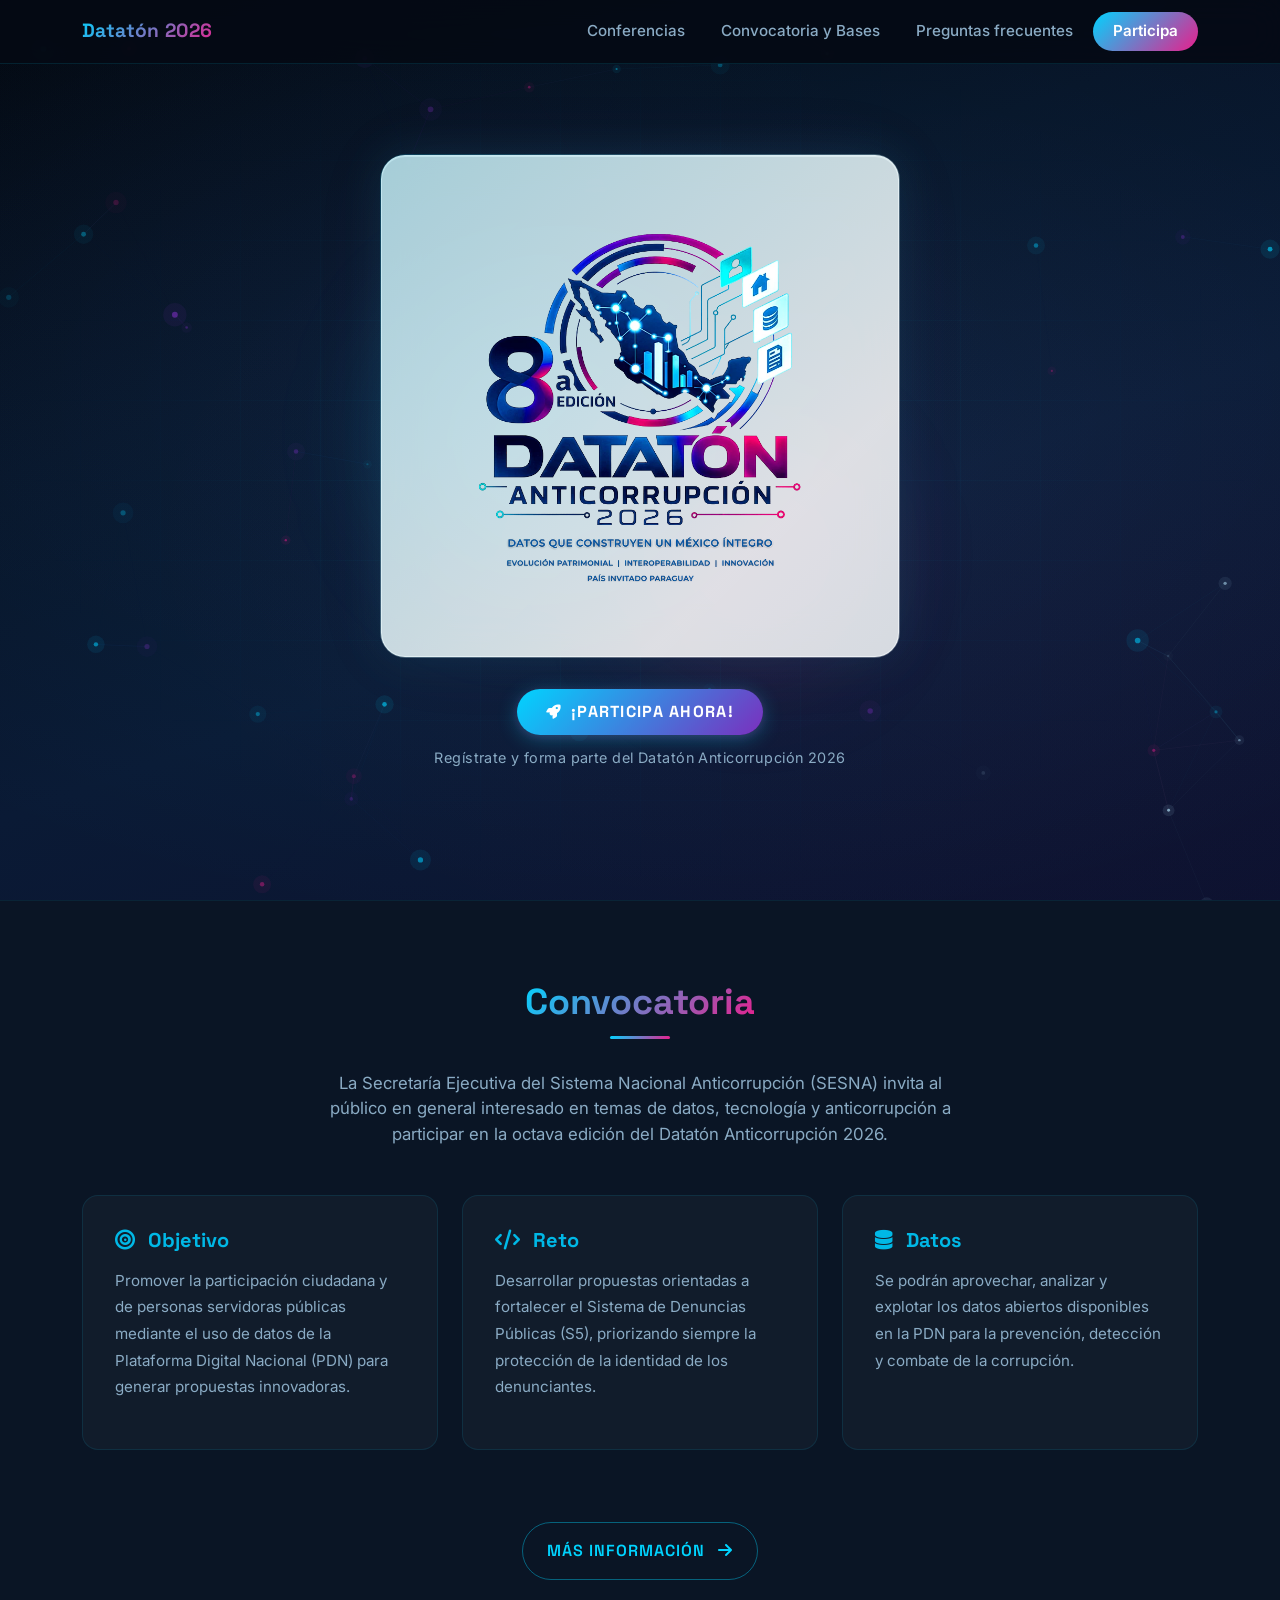
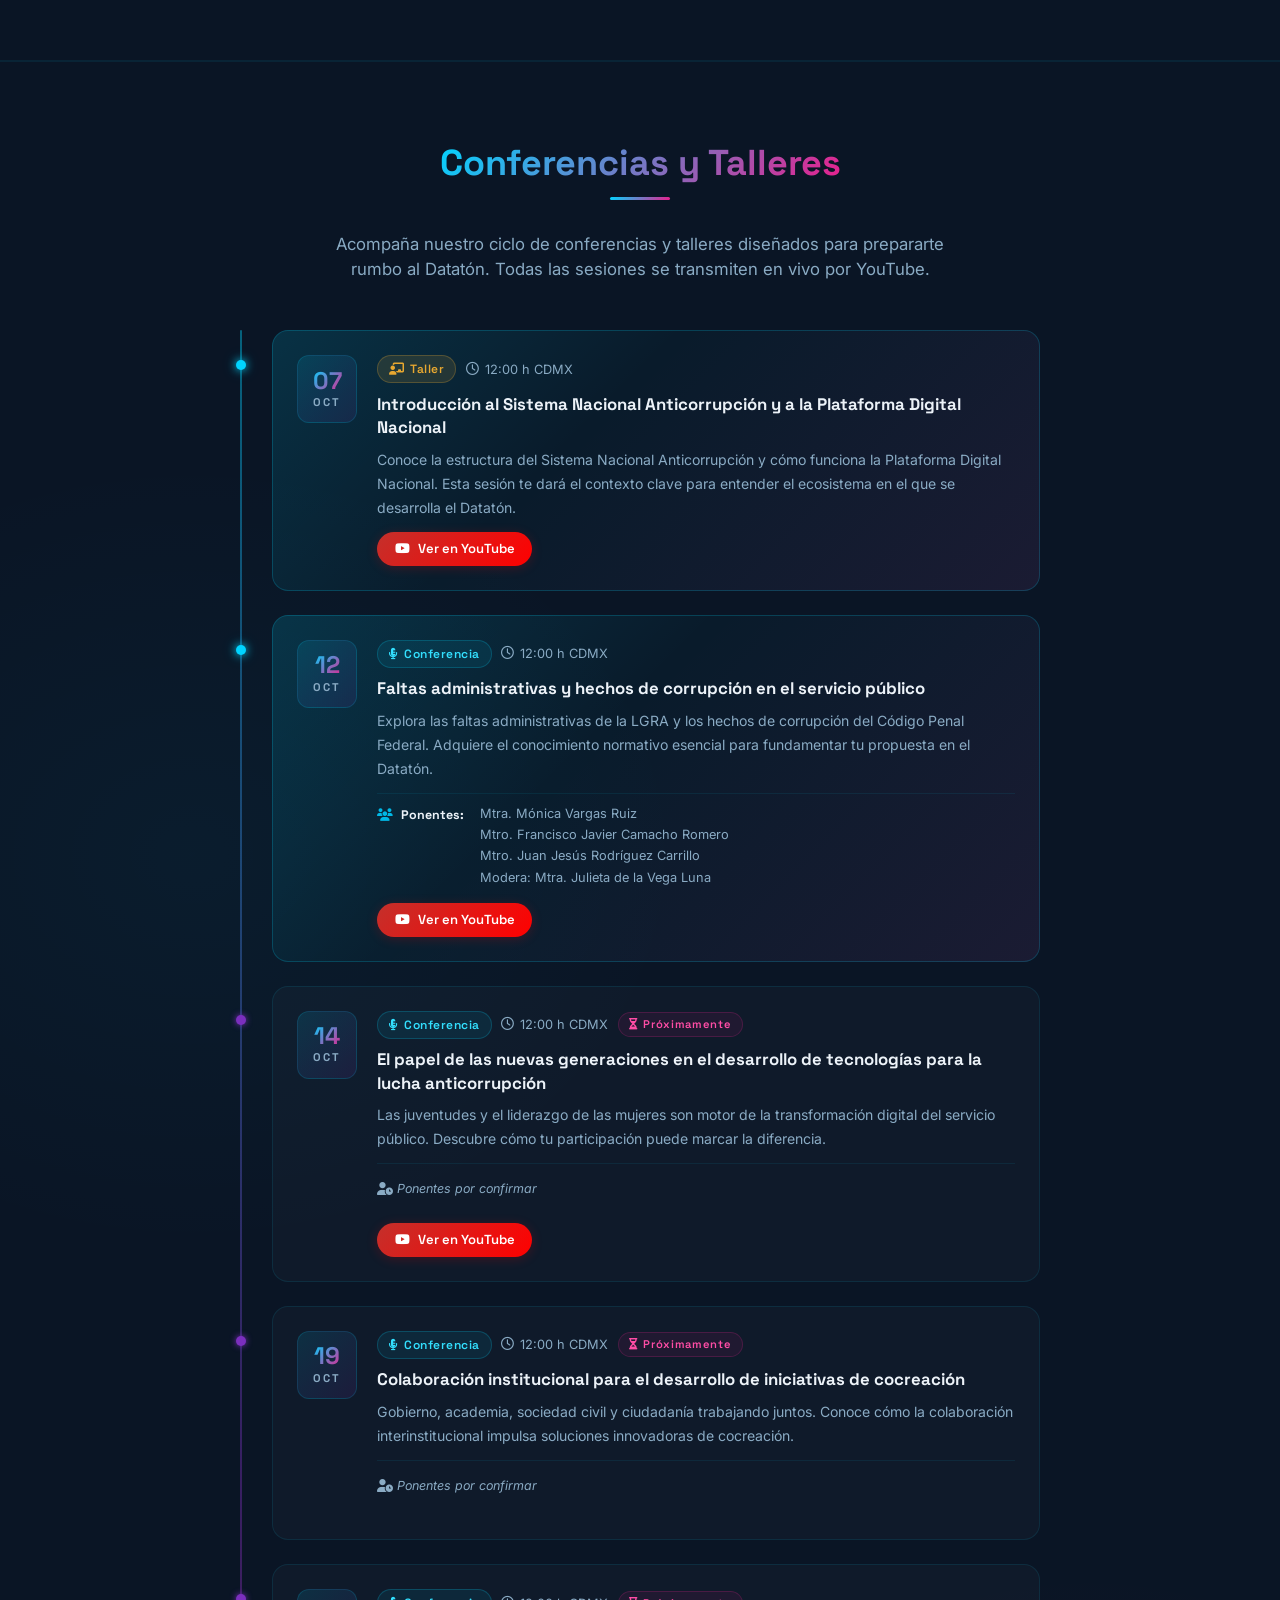
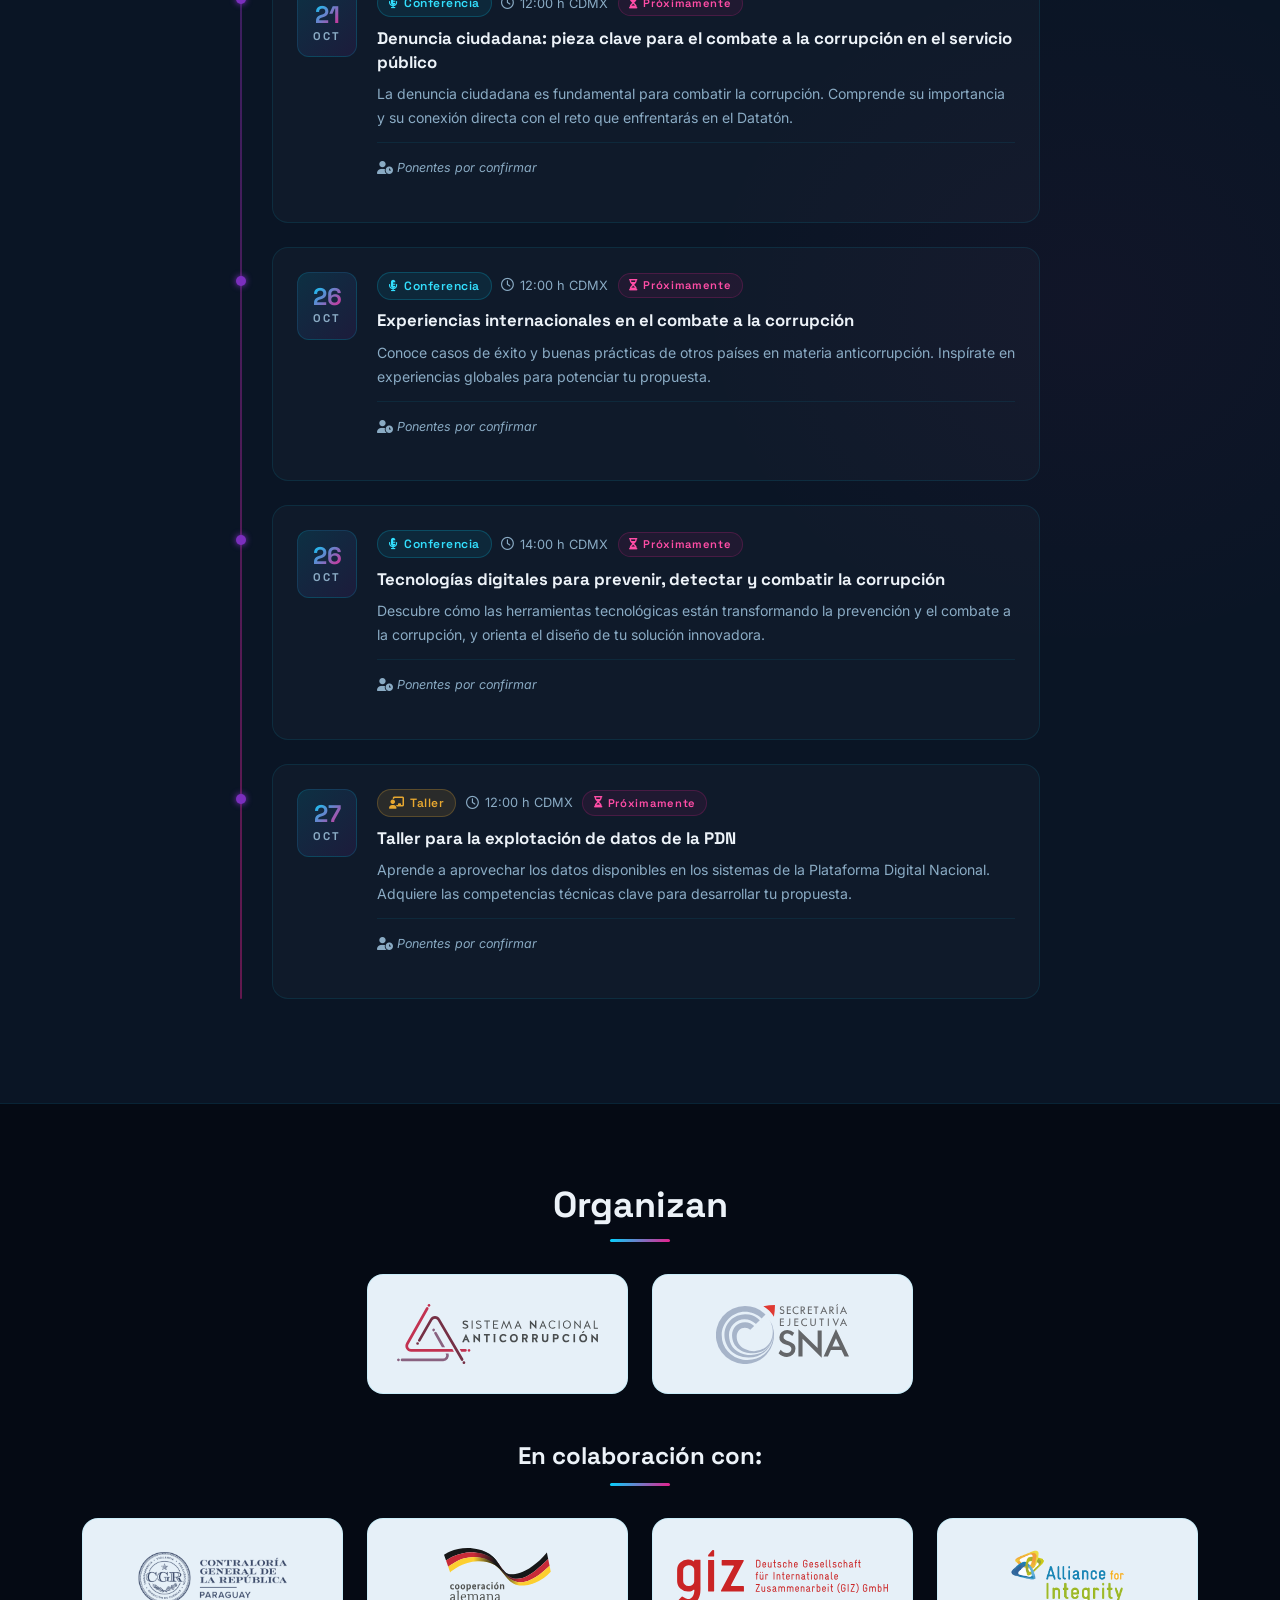
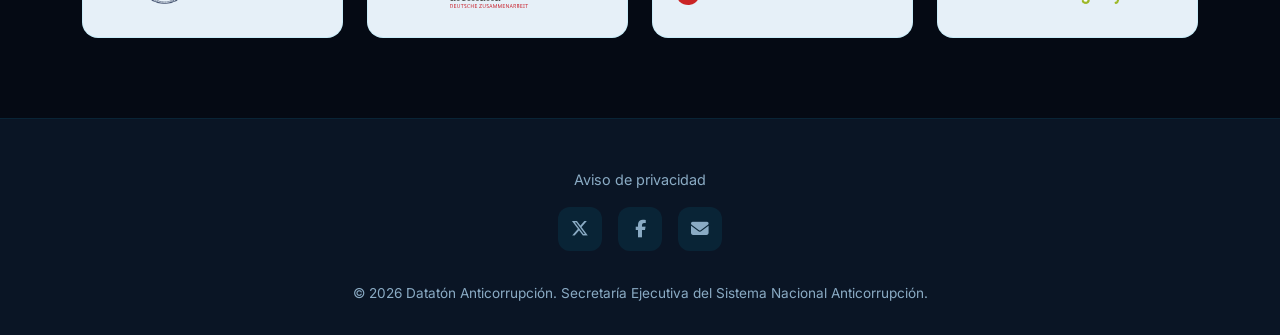
==== index.html @ e2b48100 "agregando margen y agregando liga" ====
<!DOCTYPE html>
<html lang="es-MX">
<head>
  <meta charset="utf-8">
  <meta http-equiv="X-UA-Compatible" content="IE=edge">
  <meta name="viewport" content="width=device-width, initial-scale=1">

  <!-- SEO -->
  <title>Datatón Anticorrupción 2026</title>
  <meta name="description" content="El Datatón Anticorrupción 2026 es una iniciativa donde construiremos herramientas con el fin de combatir la corrupción en México.">
  <meta name="author" content="Datatón Anticorrupción 2026">
  <meta name="keywords" content="datatón, anticorrupción, hackathon, datos abiertos, México, SESNA, PDN, Plataforma Digital Nacional, corrupción">

  <!-- Open Graph / Facebook -->
  <meta property="og:type" content="website">
  <meta property="og:url" content="https://dataton2026.plataformadigitalnacional.org/">
  <meta property="og:title" content="Datatón Anticorrupción 2026">
  <meta property="og:description" content="El Datatón Anticorrupción 2026 es una iniciativa donde construiremos herramientas con el fin de combatir la corrupción en México.">
  <meta property="og:image" content="https://dataton2026.plataformadigitalnacional.org/img/card-2026.jpg">
  <meta property="og:locale" content="es_MX">
  <meta property="og:site_name" content="Datatón Anticorrupción 2026">

  <!-- Twitter Card -->
  <meta name="twitter:card" content="summary_large_image">
  <meta name="twitter:url" content="https://dataton2026.plataformadigitalnacional.org/">
  <meta name="twitter:title" content="Datatón Anticorrupción 2026">
  <meta name="twitter:description" content="El Datatón Anticorrupción 2026 es una iniciativa donde construiremos herramientas con el fin de combatir la corrupción en México.">
  <meta name="twitter:image" content="https://dataton2026.plataformadigitalnacional.org/img/card-2026.jpg">

  <!-- Structured Data -->
  <script type="application/ld+json">
  {
    "@context": "https://schema.org",
    "@type": "Event",
    "name": "Datatón Anticorrupción 2026",
    "startDate": "2026-11-17T09:00-06:00",
    "endDate": "2026-11-29T18:00-06:00",
    "eventStatus": "https://schema.org/EventScheduled",
    "eventAttendanceMode": "https://schema.org/OnlineEventAttendanceMode",
    "location": {
      "@type": "VirtualLocation",
      "url": "https://dataton2026.plataformadigitalnacional.org/"
    },
    "image": ["https://dataton2026.plataformadigitalnacional.org/img/card-2026.jpg"],
    "description": "El Datatón Anticorrupción 2026 es una iniciativa donde construiremos herramientas con el fin de combatir la corrupción en México.",
    "offers": {
      "@type": "Offer",
      "url": "https://dataton2026.plataformadigitalnacional.org/",
      "price": "0",
      "priceCurrency": "MXN",
      "availability": "https://schema.org/InStock"
    },
    "performer": {
      "@type": "PerformingGroup",
      "name": "SESNA"
    },
    "organizer": {
      "@type": "Organization",
      "name": "Secretaría Ejecutiva del Sistema Nacional Anticorrupción",
      "url": "https://www.gob.mx/sesna"
    }
  }
  </script>

  <!-- Favicon -->
  <link rel="shortcut icon" type="image/x-icon" href="https://dataton2025.plataformadigitalnacional.org/favicon.ico">
  <link rel="icon" type="image/x-icon" href="https://dataton2025.plataformadigitalnacional.org/favicon.ico">

  <!-- Google Fonts -->
  <link rel="preconnect" href="https://fonts.googleapis.com">
  <link rel="preconnect" href="https://fonts.gstatic.com" crossorigin>
  <link href="https://fonts.googleapis.com/css2?family=Inter:wght@400;500;600;700;800;900&family=Space+Grotesk:wght@500;600;700;800&display=swap" rel="stylesheet">

  <!-- Bootstrap 5 -->
  <link href="https://cdn.jsdelivr.net/npm/bootstrap@5.3.3/dist/css/bootstrap.min.css" rel="stylesheet" crossorigin="anonymous">

  <!-- Font Awesome 6 -->
  <link rel="stylesheet" href="https://cdnjs.cloudflare.com/ajax/libs/font-awesome/6.5.1/css/all.min.css" crossorigin="anonymous" referrerpolicy="no-referrer">

  <!-- Estilos compartidos -->
  <link href="./css/styles.css" rel="stylesheet">
</head>

<body id="page-top">

  <!-- ======================== NAVBAR ======================== -->
  <nav class="navbar navbar-expand-lg fixed-top">
    <div class="container">
      <a class="navbar-brand" href="./">Datatón 2026</a>
      <button class="navbar-toggler" type="button" data-bs-toggle="collapse" data-bs-target="#navigation"
              aria-controls="navigation" aria-expanded="false" aria-label="Toggle navigation">
        <span class="navbar-toggler-icon"></span>
      </button>
      <div class="collapse navbar-collapse" id="navigation">
        <ul class="navbar-nav ms-auto align-items-center gap-1">
          <li class="nav-item"><a class="nav-link" href="#conferencias">Conferencias</a></li>
          <li class="nav-item"><a class="nav-link" href="./bases/">Convocatoria y Bases</a></li>
          <li class="nav-item"><a class="nav-link" href="./dudas">Preguntas frecuentes</a></li>
          <li class="nav-item">
            <a class="nav-link btn-cta-nav" href="https://forms.gle/nimcpZLRFg9wvqJU7" target="_blank" rel="noopener">Participa</a>
          </li>
        </ul>
      </div>
    </div>
  </nav>

  <!-- ======================== HERO ======================== -->
  <header class="hero">
    <!-- Animated network mesh -->
    <canvas class="network-canvas" id="networkCanvas"></canvas>

    <!-- Main content -->
    <div class="content">
      <!-- Decorative blobs for depth -->
      <div class="hero-blobs">
        <div class="blob blob-cyan"></div>
        <div class="blob blob-magenta"></div>
      </div>

      <div class="hero-glass-card">
        <img src="./img/logos/logo-dataton-hero.webp" alt="Datatón Anticorrupción 2026" class="hero-logo-img">
      </div>

      <a href="https://forms.gle/nimcpZLRFg9wvqJU7" target="_blank" rel="noopener" class="badge-gradient" style="text-decoration:none;">
        <i class="fa-solid fa-rocket"></i>
        ¡Participa ahora!
      </a>

      <p class="hero-register-note">Regístrate y forma parte del Datatón Anticorrupción 2026</p>
    </div>
  </header>

  <!-- ======================== CONVOCATORIA ======================== -->
  <section id="info">
    <div class="container">
      <h2 class="section-heading fade-in-section"><span class="gradient-text">Convocatoria</span></h2>
      <div class="glow-line"></div>
      <p class="section-subtitle fade-in-section">
        La Secretaría Ejecutiva del Sistema Nacional Anticorrupción (SESNA) invita al público en general interesado en temas de datos, tecnología y anticorrupción a participar en la octava edición del Datatón Anticorrupción 2026.
      </p>

      <div class="row cards-row">
        <!-- OBJETIVO -->
        <div class="col-lg-4">
          <div class="info-card fade-in-section h-100">
            <h4><i class="fa-solid fa-bullseye"></i> Objetivo</h4>
            <p>Promover la participación ciudadana y de personas servidoras públicas mediante el uso de datos de la Plataforma Digital Nacional (PDN) para generar propuestas innovadoras.</p>
          </div>
        </div>
        <!-- RETO -->
        <div class="col-lg-4">
          <div class="info-card fade-in-section h-100">
            <h4><i class="fa-solid fa-code"></i> Reto</h4>
            <p>Desarrollar propuestas orientadas a fortalecer el Sistema de Denuncias Públicas (S5), priorizando siempre la protección de la identidad de los denunciantes.</p>
          </div>
        </div>
        <!-- DATOS -->
        <div class="col-lg-4">
          <div class="info-card fade-in-section h-100">
            <h4><i class="fa-solid fa-database"></i> Datos</h4>
            <p>Se podrán aprovechar, analizar y explotar los datos abiertos disponibles en la PDN para la prevención, detección y combate de la corrupción.</p>
          </div>
        </div>
      </div>

      <div class="text-center mt-5 fade-in-section">
        <a href="./bases" class="btn btn-outline-neon px-4 py-3">
          MÁS INFORMACIÓN <i class="fa-solid fa-arrow-right ms-2"></i>
        </a>
      </div>
    </div>
  </section>

  <!-- ======================== CONFERENCIAS ======================== -->
  <section id="conferencias">
    <div class="container">
      <h2 class="section-heading fade-in-section"><span class="gradient-text">Conferencias y Talleres</span></h2>
      <div class="glow-line"></div>
      <p class="section-subtitle fade-in-section">
        Acompaña nuestro ciclo de conferencias y talleres diseñados para prepararte rumbo al Datatón. Todas las sesiones se transmiten en vivo por YouTube.
      </p>

      <div class="conf-timeline">

        <!-- CONF 1 — CONFIRMADA -->
        <div class="conf-card conf-confirmed fade-in-section">
          <div class="conf-date-badge">
            <span class="conf-day">07</span>
            <span class="conf-month">OCT</span>
          </div>
          <div class="conf-body">
            <div class="conf-meta">
              <span class="conf-tag conf-tag-taller"><i class="fa-solid fa-chalkboard-user"></i> Taller</span>
              <span class="conf-time"><i class="fa-regular fa-clock"></i> 12:00 h CDMX</span>
            </div>
            <h3 class="conf-title">Introducción al Sistema Nacional Anticorrupción y a la Plataforma Digital Nacional</h3>
            <p class="conf-desc">Conoce la estructura del Sistema Nacional Anticorrupción y cómo funciona la Plataforma Digital Nacional. Esta sesión te dará el contexto clave para entender el ecosistema en el que se desarrolla el Datatón.</p>
            <div class="conf-actions">
              <a href="https://youtube.com/live/_mJcncTN-I8" class="btn-conf-youtube" target="_blank" rel="noopener">
                <i class="fa-brands fa-youtube"></i> Ver en YouTube
              </a>
            </div>
          </div>
        </div>

        <!-- CONF 2 — CONFIRMADA -->
        <div class="conf-card conf-confirmed fade-in-section">
          <div class="conf-date-badge">
            <span class="conf-day">12</span>
            <span class="conf-month">OCT</span>
          </div>
          <div class="conf-body">
            <div class="conf-meta">
              <span class="conf-tag conf-tag-conferencia"><i class="fa-solid fa-microphone-lines"></i> Conferencia</span>
              <span class="conf-time"><i class="fa-regular fa-clock"></i> 12:00 h CDMX</span>
            </div>
            <h3 class="conf-title">Faltas administrativas y hechos de corrupción en el servicio público</h3>
            <p class="conf-desc">Explora las faltas administrativas de la LGRA y los hechos de corrupción del Código Penal Federal. Adquiere el conocimiento normativo esencial para fundamentar tu propuesta en el Datatón.</p>
            <div class="conf-speakers" style="margin-bottom:1rem;">
              <p class="conf-speakers-label"><i class="fa-solid fa-users"></i> Ponentes:</p>
              <ul class="conf-speakers-list">
                <li>Mtra. Mónica Vargas Ruiz</li>
                <li>Mtro. Francisco Javier Camacho Romero</li>
                <li>Mtro. Juan Jesús Rodríguez Carrillo</li>
                <li>Modera: Mtra. Julieta de la Vega Luna</li>
              </ul>
            </div>
            <div class="conf-actions">
              <a href="https://www.youtube.com/live/OnIdxAjmc5s?si=ImS4AhS9SBMqg_Q7" class="btn-conf-youtube" target="_blank" rel="noopener">
                <i class="fa-brands fa-youtube"></i> Ver en YouTube
              </a>
            </div>
          </div>
        </div>

        <!-- CONF 3 — PRÓXIMAMENTE -->
        <div class="conf-card conf-upcoming fade-in-section">
          <div class="conf-date-badge">
            <span class="conf-day">14</span>
            <span class="conf-month">OCT</span>
          </div>
          <div class="conf-body">
            <div class="conf-meta">
              <span class="conf-tag conf-tag-conferencia"><i class="fa-solid fa-microphone-lines"></i> Conferencia</span>
              <span class="conf-time"><i class="fa-regular fa-clock"></i> 12:00 h CDMX</span>
              <span class="conf-badge-soon"><i class="fa-solid fa-hourglass-half"></i> Próximamente</span>
            </div>
            <h3 class="conf-title">El papel de las nuevas generaciones en el desarrollo de tecnologías para la lucha anticorrupción</h3>
            <p class="conf-desc">Las juventudes y el liderazgo de las mujeres son motor de la transformación digital del servicio público. Descubre cómo tu participación puede marcar la diferencia.</p>
            <div class="conf-speakers">
              <p class="conf-speakers-tbd"><i class="fa-solid fa-user-clock"></i> Ponentes por confirmar</p>
            </div>
            <div class="conf-actions">
              <a href="https://www.youtube.com/live/G5s7EeuKTqI" class="btn-conf-youtube" target="_blank" rel="noopener">
                <i class="fa-brands fa-youtube"></i> Ver en YouTube
              </a>
            </div>
          </div>
        </div>

        <!-- CONF 4 — PRÓXIMAMENTE -->
        <div class="conf-card conf-upcoming fade-in-section">
          <div class="conf-date-badge">
            <span class="conf-day">19</span>
            <span class="conf-month">OCT</span>
          </div>
          <div class="conf-body">
            <div class="conf-meta">
              <span class="conf-tag conf-tag-conferencia"><i class="fa-solid fa-microphone-lines"></i> Conferencia</span>
              <span class="conf-time"><i class="fa-regular fa-clock"></i> 12:00 h CDMX</span>
              <span class="conf-badge-soon"><i class="fa-solid fa-hourglass-half"></i> Próximamente</span>
            </div>
            <h3 class="conf-title">Colaboración institucional para el desarrollo de iniciativas de cocreación</h3>
            <p class="conf-desc">Gobierno, academia, sociedad civil y ciudadanía trabajando juntos. Conoce cómo la colaboración interinstitucional impulsa soluciones innovadoras de cocreación.</p>
            <div class="conf-speakers">
              <p class="conf-speakers-tbd"><i class="fa-solid fa-user-clock"></i> Ponentes por confirmar</p>
            </div>
          </div>
        </div>

        <!-- CONF 5 — PRÓXIMAMENTE -->
        <div class="conf-card conf-upcoming fade-in-section">
          <div class="conf-date-badge">
            <span class="conf-day">21</span>
            <span class="conf-month">OCT</span>
          </div>
          <div class="conf-body">
            <div class="conf-meta">
              <span class="conf-tag conf-tag-conferencia"><i class="fa-solid fa-microphone-lines"></i> Conferencia</span>
              <span class="conf-time"><i class="fa-regular fa-clock"></i> 12:00 h CDMX</span>
              <span class="conf-badge-soon"><i class="fa-solid fa-hourglass-half"></i> Próximamente</span>
            </div>
            <h3 class="conf-title">Denuncia ciudadana: pieza clave para el combate a la corrupción en el servicio público</h3>
            <p class="conf-desc">La denuncia ciudadana es fundamental para combatir la corrupción. Comprende su importancia y su conexión directa con el reto que enfrentarás en el Datatón.</p>
            <div class="conf-speakers">
              <p class="conf-speakers-tbd"><i class="fa-solid fa-user-clock"></i> Ponentes por confirmar</p>
            </div>
          </div>
        </div>

        <!-- CONF 6 — PRÓXIMAMENTE -->
        <div class="conf-card conf-upcoming fade-in-section">
          <div class="conf-date-badge">
            <span class="conf-day">26</span>
            <span class="conf-month">OCT</span>
          </div>
          <div class="conf-body">
            <div class="conf-meta">
              <span class="conf-tag conf-tag-conferencia"><i class="fa-solid fa-microphone-lines"></i> Conferencia</span>
              <span class="conf-time"><i class="fa-regular fa-clock"></i> 12:00 h CDMX</span>
              <span class="conf-badge-soon"><i class="fa-solid fa-hourglass-half"></i> Próximamente</span>
            </div>
            <h3 class="conf-title">Experiencias internacionales en el combate a la corrupción</h3>
            <p class="conf-desc">Conoce casos de éxito y buenas prácticas de otros países en materia anticorrupción. Inspírate en experiencias globales para potenciar tu propuesta.</p>
            <div class="conf-speakers">
              <p class="conf-speakers-tbd"><i class="fa-solid fa-user-clock"></i> Ponentes por confirmar</p>
            </div>
          </div>
        </div>

        <!-- CONF 7 — PRÓXIMAMENTE -->
        <div class="conf-card conf-upcoming fade-in-section">
          <div class="conf-date-badge">
            <span class="conf-day">26</span>
            <span class="conf-month">OCT</span>
          </div>
          <div class="conf-body">
            <div class="conf-meta">
              <span class="conf-tag conf-tag-conferencia"><i class="fa-solid fa-microphone-lines"></i> Conferencia</span>
              <span class="conf-time"><i class="fa-regular fa-clock"></i> 14:00 h CDMX</span>
              <span class="conf-badge-soon"><i class="fa-solid fa-hourglass-half"></i> Próximamente</span>
            </div>
            <h3 class="conf-title">Tecnologías digitales para prevenir, detectar y combatir la corrupción</h3>
            <p class="conf-desc">Descubre cómo las herramientas tecnológicas están transformando la prevención y el combate a la corrupción, y orienta el diseño de tu solución innovadora.</p>
            <div class="conf-speakers">
              <p class="conf-speakers-tbd"><i class="fa-solid fa-user-clock"></i> Ponentes por confirmar</p>
            </div>
          </div>
        </div>

        <!-- CONF 8 — PRÓXIMAMENTE -->
        <div class="conf-card conf-upcoming fade-in-section">
          <div class="conf-date-badge">
            <span class="conf-day">27</span>
            <span class="conf-month">OCT</span>
          </div>
          <div class="conf-body">
            <div class="conf-meta">
              <span class="conf-tag conf-tag-taller"><i class="fa-solid fa-chalkboard-user"></i> Taller</span>
              <span class="conf-time"><i class="fa-regular fa-clock"></i> 12:00 h CDMX</span>
              <span class="conf-badge-soon"><i class="fa-solid fa-hourglass-half"></i> Próximamente</span>
            </div>
            <h3 class="conf-title">Taller para la explotación de datos de la PDN</h3>
            <p class="conf-desc">Aprende a aprovechar los datos disponibles en los sistemas de la Plataforma Digital Nacional. Adquiere las competencias técnicas clave para desarrollar tu propuesta.</p>
            <div class="conf-speakers">
              <p class="conf-speakers-tbd"><i class="fa-solid fa-user-clock"></i> Ponentes por confirmar</p>
            </div>
          </div>
        </div>

      </div><!-- /conf-timeline -->
    </div>
  </section>

  <!-- ======================== ORGANIZADORES ======================== -->
  <section id="organizadores">
    <div class="container">
      <h2 class="section-heading fade-in-section">Organizan</h2>
      <div class="glow-line"></div>
      <div class="row justify-content-center g-4">
        <div class="col-6 col-md-4 col-lg-3">
          <a href="https://www.sna.org.mx/" target="_blank" rel="noopener" class="text-decoration-none">
            <div class="sponsor-card fade-in-section">
              <img src="./img/logos/logo-sna.svg" alt="Sistema Nacional Anticorrupción">
            </div>
          </a>
        </div>
        <div class="col-6 col-md-4 col-lg-3">
          <a href="https://sesna.gob.mx" target="_blank" rel="noopener" class="text-decoration-none">
            <div class="sponsor-card fade-in-section">
              <img src="./img/logos/logo-sesna.svg" alt="SESNA">
            </div>
          </a>
        </div>
      </div>
      <h3 class="section-heading fade-in-section" style="font-size:1.5rem; margin-top:3rem;">En colaboración con:</h3>
      <div class="glow-line"></div>
      <div class="row justify-content-center g-4">
        <div class="col-6 col-md-4 col-lg-3">
          <div class="sponsor-card fade-in-section">
            <img src="./img/logos/Logo-CGR.png" alt="CGR">
          </div>
        </div>
        <div class="col-6 col-md-4 col-lg-3">
          <div class="sponsor-card fade-in-section">
            <img src="./img/logos/logo-germancooperation-es.svg" alt="German Cooperation">
          </div>
        </div>
        <div class="col-6 col-md-4 col-lg-3">
          <div class="sponsor-card fade-in-section">
            <img src="./img/logos/giz-logo-with-claim.svg" alt="GIZ">
          </div>
        </div>
        <div class="col-6 col-md-4 col-lg-3">
          <div class="sponsor-card fade-in-section">
            <img src="./img/logos/alliance-for-integrity.png" alt="Alliance for Integrity">
          </div>
        </div>
      </div>
    </div>
  </section>

  <!-- ======================== FOOTER ======================== -->
  <footer>
    <div class="container">
      <div class="text-center footer-links mb-3">
        <a href="/aviso-privacidad.pdf" target="_blank" rel="noopener">Aviso de privacidad</a>
      </div>
      <div class="d-flex justify-content-center gap-3 mb-4">
        <a href="https://twitter.com/SESNAOficial" title="Twitter / X" class="social-link" target="_blank" rel="noopener">
          <i class="fa-brands fa-x-twitter"></i>
        </a>
        <a href="https://www.facebook.com/SESNAOficial" title="Facebook" class="social-link" target="_blank" rel="noopener">
          <i class="fa-brands fa-facebook-f"></i>
        </a>
        <a href="mailto:dataton@sesna.gob.mx" title="Correo electrónico" class="social-link">
          <i class="fa-solid fa-envelope"></i>
        </a>
      </div>
      <div class="footer-copy">
        &copy; 2026 Datatón Anticorrupción. Secretaría Ejecutiva del Sistema Nacional Anticorrupción.
      </div>
    </div>
  </footer>

  <!-- Bootstrap 5 JS -->
  <script src="https://cdn.jsdelivr.net/npm/bootstrap@5.3.3/dist/js/bootstrap.bundle.min.js" crossorigin="anonymous"></script>

  <!-- Scroll Reveal Animation -->
  <script>
    document.addEventListener('DOMContentLoaded', () => {
      const observer = new IntersectionObserver((entries) => {
        entries.forEach(entry => {
          if (entry.isIntersecting) {
            entry.target.classList.add('visible');
          }
        });
      }, { threshold: 0.15, rootMargin: '0px 0px -40px 0px' });

      document.querySelectorAll('.fade-in-section').forEach(el => observer.observe(el));

      // Navbar background on scroll
      const navbar = document.querySelector('.navbar');
      window.addEventListener('scroll', () => {
        navbar.style.background = window.scrollY > 50
          ? 'rgba(5, 10, 20, 0.95)'
          : 'rgba(5, 10, 20, 0.88)';
      });


    });
  </script>

  <!-- Network mesh animation -->
  <script>
    (() => {
      const canvas = document.getElementById('networkCanvas');
      if (!canvas) return;
      const ctx = canvas.getContext('2d');
      let w, h;
      const PARTICLE_COUNT = 55;
      const CONNECTION_DIST = 150;
      const MOUSE_DIST = 200;

      // Colors from the logo palette
      const colors = [
        { r: 0,   g: 212, b: 255 },  // cyan
        { r: 233, g: 30,  b: 140 },  // magenta
        { r: 123, g: 47,  b: 190 },  // violet
        { r: 0,   g: 184, b: 230 },  // cyan medium
        { r: 184, g: 232, b: 255 },  // ice
      ];

      let mouse = { x: -999, y: -999 };

      class Particle {
        constructor() {
          this.reset();
        }
        reset() {
          this.x = Math.random() * w;
          this.y = Math.random() * h;
          this.vx = (Math.random() - 0.5) * 0.4;
          this.vy = (Math.random() - 0.5) * 0.4;
          this.color = colors[Math.floor(Math.random() * colors.length)];
          this.radius = Math.random() * 2 + 1;
          this.baseAlpha = Math.random() * 0.4 + 0.2;
          this.alpha = this.baseAlpha;
          this.pulseSpeed = Math.random() * 0.02 + 0.005;
          this.pulseOffset = Math.random() * Math.PI * 2;
        }
        update(t) {
          this.x += this.vx;
          this.y += this.vy;

          // Soft boundary wrap
          if (this.x < -20) this.x = w + 20;
          if (this.x > w + 20) this.x = -20;
          if (this.y < -20) this.y = h + 20;
          if (this.y > h + 20) this.y = -20;

          // Pulse
          this.alpha = this.baseAlpha + Math.sin(t * this.pulseSpeed + this.pulseOffset) * 0.15;

          // Mouse attraction (subtle)
          const dx = mouse.x - this.x;
          const dy = mouse.y - this.y;
          const dist = Math.sqrt(dx * dx + dy * dy);
          if (dist < MOUSE_DIST && dist > 0) {
            const force = (MOUSE_DIST - dist) / MOUSE_DIST * 0.008;
            this.vx += dx / dist * force;
            this.vy += dy / dist * force;
          }

          // Dampen velocity
          this.vx *= 0.999;
          this.vy *= 0.999;
        }
        draw() {
          const { r, g, b } = this.color;
          // Glow
          ctx.beginPath();
          ctx.arc(this.x, this.y, this.radius * 4, 0, Math.PI * 2);
          ctx.fillStyle = `rgba(${r}, ${g}, ${b}, ${this.alpha * 0.15})`;
          ctx.fill();
          // Core
          ctx.beginPath();
          ctx.arc(this.x, this.y, this.radius, 0, Math.PI * 2);
          ctx.fillStyle = `rgba(${r}, ${g}, ${b}, ${this.alpha})`;
          ctx.fill();
        }
      }

      let particles = [];

      function init() {
        w = canvas.width = canvas.offsetWidth;
        h = canvas.height = canvas.offsetHeight;
        particles = [];
        for (let i = 0; i < PARTICLE_COUNT; i++) {
          particles.push(new Particle());
        }
      }

      function drawConnections() {
        for (let i = 0; i < particles.length; i++) {
          for (let j = i + 1; j < particles.length; j++) {
            const dx = particles[i].x - particles[j].x;
            const dy = particles[i].y - particles[j].y;
            const dist = Math.sqrt(dx * dx + dy * dy);
            if (dist < CONNECTION_DIST) {
              const opacity = (1 - dist / CONNECTION_DIST) * 0.15;
              const ci = particles[i].color;
              const cj = particles[j].color;
              const r = Math.round((ci.r + cj.r) / 2);
              const g = Math.round((ci.g + cj.g) / 2);
              const b = Math.round((ci.b + cj.b) / 2);
              ctx.beginPath();
              ctx.moveTo(particles[i].x, particles[i].y);
              ctx.lineTo(particles[j].x, particles[j].y);
              ctx.strokeStyle = `rgba(${r}, ${g}, ${b}, ${opacity})`;
              ctx.lineWidth = 0.6;
              ctx.stroke();
            }
          }
        }
      }

      let frame = 0;
      function animate() {
        frame++;
        ctx.clearRect(0, 0, w, h);
        drawConnections();
        for (const p of particles) {
          p.update(frame);
          p.draw();
        }
        requestAnimationFrame(animate);
      }

      // Events
      window.addEventListener('resize', () => {
        w = canvas.width = canvas.offsetWidth;
        h = canvas.height = canvas.offsetHeight;
      });
      document.addEventListener('mousemove', (e) => {
        const rect = canvas.getBoundingClientRect();
        mouse.x = e.clientX - rect.left;
        mouse.y = e.clientY - rect.top;
      });
      document.addEventListener('mouseleave', () => {
        mouse.x = -999;
        mouse.y = -999;
      });

      init();
      animate();
    })();
  </script>

</body>
</html>
---- css/styles.css ----
/* =========================================================
   DATATÓN ANTICORRUPCIÓN 2026 — ESTILOS COMPARTIDOS
   Paleta: Identidad visual del logo oficial (versión neón)
   Cian eléctrico · Magenta vibrante · Azul profundo
   ========================================================= */

:root {
  /* --- Fondos --- */
  --bg-dark: #050A14;
  --bg-surface: #0A1525;

  /* --- Colores principales (del logo dark) --- */
  --primary: #00D4FF;              /* Cian eléctrico — arcos, mapa, nodos */
  --primary-light: #33E0FF;        /* Cian claro para hover */
  --primary-deep: #0099CC;         /* Cian profundo */
  --accent-pink: #E91E8C;          /* Magenta vibrante — "ANTICORRUPCIÓN", "2026" */
  --accent-pink-light: #FF4DA6;    /* Rosa hot — puntos circuito */
  --accent-violet: #7B2FBE;        /* Violeta profundo — el "8", sombras */
  --accent-cyan: #00B8E6;          /* Cian medio — barras del gráfico */
  --accent-navy: #0B1D3A;          /* Azul marino — fondo mapa */
  --accent-ice: #B8E8FF;           /* Azul hielo — reflejos suaves */
  --accent-amber: #E8A830;         /* Ámbar cálido — complementario */

  /* --- Texto --- */
  --text: #ECF2F8;
  --text-muted: #8AABC4;

  /* --- Gradientes --- */
  --gradient-primary: linear-gradient(135deg, var(--primary), var(--accent-pink));
  --gradient-neon: linear-gradient(135deg, var(--primary), var(--accent-violet), var(--accent-pink));
  --gradient-hero: linear-gradient(160deg, #030810 0%, #081428 35%, #0A1A35 60%, #0D1230 100%);
}

* { box-sizing: border-box; }

html { scroll-behavior: smooth; }

body {
  margin: 0;
  font-family: 'Inter', system-ui, -apple-system, sans-serif;
  background: var(--bg-dark);
  color: var(--text);
  overflow-x: hidden;
}

h1, h2, h3, h4, h5 {
  font-family: 'Space Grotesk', 'Inter', sans-serif;
  font-weight: 700;
}

a { color: var(--accent-cyan); transition: color 0.3s ease; }
a:hover { color: var(--primary-light); }

/* ---- NAVBAR ---- */
.navbar {
  background: rgba(5, 10, 20, 0.88);
  backdrop-filter: blur(16px);
  -webkit-backdrop-filter: blur(16px);
  border-bottom: 1px solid rgba(0, 212, 255, 0.12);
  padding: 0.75rem 0;
  transition: background 0.3s ease;
}
.navbar-brand {
  font-family: 'Space Grotesk', sans-serif;
  font-weight: 800;
  font-size: 1.2rem;
  background: var(--gradient-primary);
  -webkit-background-clip: text;
  -webkit-text-fill-color: transparent;
  background-clip: text;
  text-decoration: none;
  letter-spacing: 0.02em;
}
.navbar .nav-link {
  color: var(--text-muted) !important;
  font-weight: 500;
  font-size: 0.95rem;
  padding: 0.5rem 1rem !important;
  transition: color 0.3s ease;
}
.navbar .nav-link:hover { color: var(--text) !important; }
.navbar .btn-cta-nav {
  background: var(--gradient-primary);
  color: #fff !important;
  border: none;
  border-radius: 60px;
  padding: 0.5rem 1.25rem !important;
  font-weight: 600;
  transition: transform 0.2s ease, box-shadow 0.3s ease;
}
.navbar .btn-cta-nav:hover {
  transform: translateY(-1px);
  box-shadow: 0 4px 20px rgba(0, 212, 255, 0.35);
}

/* ---- HERO / MAIN CANVAS ---- */
.hero {
  min-height: 100vh;
  display: flex;
  align-items: center;
  justify-content: center;
  position: relative;
  overflow: hidden;
  padding: 120px 1.5rem 80px;
  background:
    radial-gradient(ellipse 80% 60% at 50% 45%, rgba(0, 212, 255, 0.06), transparent),
    radial-gradient(ellipse 60% 50% at 70% 60%, rgba(233, 30, 140, 0.04), transparent),
    radial-gradient(ellipse 50% 40% at 30% 35%, rgba(123, 47, 190, 0.03), transparent),
    linear-gradient(160deg, #030810 0%, #081428 35%, #0A1A35 60%, #0D1230 100%);
}

/* Grid pattern */
.hero::before {
  content: '';
  position: absolute;
  inset: 0;
  background-image:
    linear-gradient(rgba(0, 212, 255, 0.03) 1px, transparent 1px),
    linear-gradient(90deg, rgba(0, 212, 255, 0.03) 1px, transparent 1px);
  background-size: 80px 80px;
  mask-image: radial-gradient(ellipse 70% 70% at 50% 50%, black 30%, transparent 70%);
  -webkit-mask-image: radial-gradient(ellipse 70% 70% at 50% 50%, black 30%, transparent 70%);
  pointer-events: none;
}

/* Network canvas */
.network-canvas {
  position: absolute;
  inset: 0;
  width: 100%;
  height: 100%;
  pointer-events: none;
  z-index: 1;
}

/* Content */
.hero .content {
  position: relative;
  z-index: 10;
  text-align: center;
  padding: 2rem;
  max-width: 900px;
  display: flex;
  flex-direction: column;
  align-items: center;
}

/* Tag line */
.tagline {
  display: inline-flex;
  align-items: center;
  gap: 0.6rem;
  font-size: 0.8rem;
  font-weight: 600;
  letter-spacing: 0.2em;
  text-transform: uppercase;
  color: var(--primary);
  margin-bottom: 2rem;
  opacity: 0;
  animation: fadeInDown 0.8s ease 0.2s forwards;
}
.tagline .line {
  width: 30px;
  height: 1px;
  background: linear-gradient(90deg, transparent, var(--primary));
}
.tagline .line:last-child {
  background: linear-gradient(90deg, var(--primary), transparent);
}

/* Title */
.title {
  font-family: 'Space Grotesk', 'Inter', sans-serif;
  font-size: clamp(2.8rem, 7vw, 5.5rem);
  font-weight: 900;
  line-height: 1.05;
  margin-bottom: 0.5rem;
  opacity: 0;
  animation: fadeInUp 0.9s ease 0.4s forwards;
}
.title .word-dataton {
  background: linear-gradient(135deg, var(--primary) 0%, var(--accent-ice) 40%, var(--primary) 100%);
  -webkit-background-clip: text;
  -webkit-text-fill-color: transparent;
  background-clip: text;
}
.title .word-anti {
  background: linear-gradient(135deg, var(--accent-pink) 0%, var(--accent-pink-light) 50%, var(--accent-violet) 100%);
  -webkit-background-clip: text;
  -webkit-text-fill-color: transparent;
  background-clip: text;
}

/* Year */
.year {
  font-family: 'Space Grotesk', 'Inter', sans-serif;
  font-size: clamp(3.5rem, 9vw, 7rem);
  font-weight: 900;
  line-height: 1;
  background: linear-gradient(135deg, var(--primary) 0%, var(--accent-violet) 50%, var(--accent-pink) 100%);
  -webkit-background-clip: text;
  -webkit-text-fill-color: transparent;
  background-clip: text;
  margin-bottom: 2rem;
  opacity: 0;
  animation: fadeInUp 0.9s ease 0.55s forwards;
}

/* Divider neon line */
.neon-line {
  width: 100px;
  height: 2px;
  margin: 0 auto 2rem;
  background: linear-gradient(90deg, transparent, var(--primary), var(--accent-pink), transparent);
  border-radius: 2px;
  opacity: 0;
  animation: fadeIn 1s ease 0.7s forwards;
}

/* Badge "Próximamente" */
.badge-soon {
  display: inline-flex;
  align-items: center;
  gap: 0.5rem;
  padding: 0.65rem 1.6rem;
  font-family: 'Space Grotesk', sans-serif;
  font-size: 0.95rem;
  font-weight: 700;
  letter-spacing: 0.12em;
  text-transform: uppercase;
  color: var(--text);
  background: rgba(0, 212, 255, 0.08);
  border: 1px solid rgba(0, 212, 255, 0.2);
  border-radius: 60px;
  backdrop-filter: blur(12px);
  -webkit-backdrop-filter: blur(12px);
  opacity: 0;
  animation: fadeInUp 0.8s ease 0.6s forwards;
  position: relative;
  overflow: hidden;
}
.badge-soon::before {
  content: '';
  position: absolute;
  inset: 0;
  border-radius: inherit;
  background: linear-gradient(135deg, rgba(0, 212, 255, 0.05), rgba(233, 30, 140, 0.05));
  pointer-events: none;
}
.badge-soon .pulse-dot {
  width: 8px;
  height: 8px;
  border-radius: 50%;
  background: var(--primary);
  box-shadow: 0 0 8px var(--primary);
  animation: dotPulse 2s ease-in-out infinite;
}

/* ---- DECORATIVE BLOBS ---- */
.hero-blobs {
  position: absolute;
  inset: 0;
  pointer-events: none;
  z-index: 5;
}
.blob {
  position: absolute;
  border-radius: 50%;
  filter: blur(60px);
  opacity: 0;
  animation: fadeIn 1.2s ease 0.2s forwards;
}
.blob-cyan {
  width: 280px;
  height: 280px;
  background: rgba(0, 212, 255, 0.18);
  top: 25%;
  left: calc(50% - 240px);
  animation: fadeIn 1.2s ease 0.2s forwards, blobFloat 8s ease-in-out infinite 1.4s;
}
.blob-magenta {
  width: 220px;
  height: 220px;
  background: rgba(233, 30, 140, 0.14);
  bottom: 22%;
  right: calc(50% - 220px);
  animation: fadeIn 1.2s ease 0.4s forwards, blobFloat 9s ease-in-out 1s infinite;
}
@keyframes blobFloat {
  0%, 100% { transform: translate(0, 0); }
  33%      { transform: translate(12px, -10px); }
  66%      { transform: translate(-8px, 8px); }
}

/* ---- HERO GLASS CARD ---- */
.hero-glass-card {
  display: inline-block;
  position: relative;
  padding: 2.5rem 3rem;
  border-radius: 24px;
  background: rgba(255, 255, 255, 0.78);
  backdrop-filter: blur(24px);
  -webkit-backdrop-filter: blur(24px);
  border: 1px solid rgba(255, 255, 255, 0.6);
  box-shadow:
    0 0 40px rgba(0, 212, 255, 0.12),
    0 0 80px rgba(233, 30, 140, 0.06),
    0 8px 32px rgba(0, 0, 0, 0.15),
    inset 0 1px 0 rgba(255, 255, 255, 0.5);
  margin-bottom: 2rem;
  z-index: 10;
  opacity: 0;
  animation: fadeInUp 0.9s ease 0.3s forwards, cardFloat 6s ease-in-out 1.2s infinite;
  transition: box-shadow 0.4s ease;
}
.hero-glass-card:hover {
  box-shadow:
    0 0 50px rgba(0, 212, 255, 0.22),
    0 0 100px rgba(233, 30, 140, 0.1),
    0 12px 40px rgba(0, 0, 0, 0.2),
    inset 0 1px 0 rgba(255, 255, 255, 0.5);
}
@keyframes cardFloat {
  0%, 100% { transform: translateY(0); }
  50%      { transform: translateY(-8px); }
}
/* Animated glow border */
.hero-glass-card::before {
  content: '';
  position: absolute;
  inset: -2px;
  border-radius: 26px;
  background: linear-gradient(135deg, rgba(0, 212, 255, 0.25), rgba(255, 255, 255, 0.5), rgba(184, 232, 255, 0.3), rgba(255, 255, 255, 0.5), rgba(233, 30, 140, 0.2));
  background-size: 300% 300%;
  animation: glowBorder 6s ease-in-out infinite;
  z-index: -1;
  opacity: 0.7;
}
@keyframes glowBorder {
  0%, 100% { background-position: 0% 50%; }
  50%      { background-position: 100% 50%; }
}
.hero-logo-img {
  display: block;
  width: clamp(240px, 35vw, 420px);
  height: auto;
}

/* ---- GRADIENT BADGE ---- */
.badge-gradient {
  display: inline-flex;
  align-items: center;
  gap: 0.6rem;
  padding: 0.7rem 1.8rem;
  font-family: 'Space Grotesk', sans-serif;
  font-size: 1rem;
  font-weight: 700;
  letter-spacing: 0.08em;
  text-transform: uppercase;
  color: #fff;
  background: linear-gradient(135deg, var(--primary) 0%, var(--accent-violet) 50%, var(--accent-pink) 100%);
  background-size: 200% 200%;
  animation: fadeInUp 0.8s ease 0.6s forwards, badgeShimmer 4s ease-in-out infinite 1.4s;
  border-radius: 60px;
  border: none;
  box-shadow: 0 4px 20px rgba(0, 212, 255, 0.3), 0 2px 8px rgba(233, 30, 140, 0.2);
  opacity: 0;
  z-index: 10;
  position: relative;
  transition: transform 0.3s ease, box-shadow 0.3s ease;
}
.badge-gradient:hover {
  transform: translateY(-2px) scale(1.03);
  box-shadow: 0 6px 28px rgba(0, 212, 255, 0.4), 0 4px 12px rgba(233, 30, 140, 0.25);
}
.badge-gradient i {
  font-size: 0.9rem;
}
@keyframes badgeShimmer {
  0%, 100% { background-position: 0% 50%; }
  50%      { background-position: 100% 50%; }
}

/* Hero register note */
.hero-register-note {
  margin-top: 0.75rem;
  font-size: 0.9rem;
  color: var(--text-muted);
  letter-spacing: 0.03em;
  opacity: 0;
  animation: fadeInUp 0.8s ease 0.85s forwards;
  z-index: 10;
  position: relative;
}


@keyframes fadeInUp {
  from { opacity: 0; transform: translateY(25px); }
  to   { opacity: 1; transform: translateY(0); }
}
@keyframes fadeInDown {
  from { opacity: 0; transform: translateY(-15px); }
  to   { opacity: 1; transform: translateY(0); }
}
@keyframes fadeIn {
  from { opacity: 0; }
  to   { opacity: 1; }
}

/* ---- SECTIONS COMMON ---- */
section {
  padding: 5rem 0;
}
.section-heading {
  font-size: 2.25rem;
  font-weight: 800;
  text-align: center;
  margin-bottom: 0.75rem;
}
.section-heading .gradient-text {
  background: var(--gradient-primary);
  -webkit-background-clip: text;
  -webkit-text-fill-color: transparent;
  background-clip: text;
}
.section-subtitle {
  text-align: center;
  color: var(--text-muted);
  font-size: 1.05rem;
  max-width: 650px;
  margin: 0 auto 3rem;
}

/* ---- CONTENT CARDS ---- */
.cards-row {
  display: flex;
  flex-wrap: wrap;
}
.cards-row > [class*="col-"] {
  display: flex;
  margin-bottom: 1.5rem;
}
.info-card {
  background: rgba(255, 255, 255, 0.03);
  border: 1px solid rgba(0, 212, 255, 0.1);
  border-radius: 16px;
  padding: 2rem;
  width: 100%;
  display: flex;
  flex-direction: column;
  transition: border-color 0.3s ease, transform 0.3s ease;
}
.info-card:hover {
  border-color: rgba(0, 212, 255, 0.3);
  transform: translateY(-2px);
}
.info-card h4 {
  font-size: 1.25rem;
  margin-bottom: 1rem;
  color: var(--accent-cyan);
}
.info-card h4 i { margin-right: 0.5rem; }
.info-card p, .info-card li {
  color: var(--text-muted);
  font-size: 0.95rem;
  line-height: 1.75;
}
.info-card strong { color: var(--text); }

/* ---- SECTION BACKGROUNDS ---- */
.bg-surface {
  background: var(--bg-surface);
  border-top: 1px solid rgba(0, 212, 255, 0.08);
  border-bottom: 1px solid rgba(0, 212, 255, 0.08);
}
#info {
  background: var(--bg-surface);
  border-top: 1px solid rgba(0, 212, 255, 0.08);
  border-bottom: 1px solid rgba(0, 212, 255, 0.08);
}

/* ---- CONFERENCIAS SECTION ---- */
#conferencias {
  background: var(--bg-surface);
  border-top: 1px solid rgba(0, 212, 255, 0.08);
  border-bottom: 1px solid rgba(0, 212, 255, 0.08);
  position: relative;
  overflow: hidden;
}
#conferencias::before {
  content: '';
  position: absolute;
  inset: 0;
  background:
    radial-gradient(ellipse 500px 400px at 15% 30%, rgba(0, 212, 255, 0.04), transparent),
    radial-gradient(ellipse 400px 350px at 85% 70%, rgba(233, 30, 140, 0.03), transparent);
  pointer-events: none;
}

/* Timeline container */
.conf-timeline {
  position: relative;
  max-width: 800px;
  margin: 0 auto;
  padding-left: 2rem;
}
/* Vertical line */
.conf-timeline::before {
  content: '';
  position: absolute;
  left: 0;
  top: 0;
  bottom: 0;
  width: 2px;
  background: linear-gradient(180deg, var(--primary), var(--accent-violet) 50%, var(--accent-pink));
  opacity: 0.4;
  border-radius: 2px;
}

/* Conference card */
.conf-card {
  display: flex;
  gap: 1.25rem;
  position: relative;
  margin-bottom: 1.5rem;
  padding: 1.5rem;
  border-radius: 16px;
  background: rgba(255, 255, 255, 0.025);
  border: 1px solid rgba(0, 212, 255, 0.1);
  transition: border-color 0.3s ease, transform 0.3s ease, box-shadow 0.3s ease;
}
.conf-card:hover {
  border-color: rgba(0, 212, 255, 0.25);
  transform: translateY(-2px);
  box-shadow: 0 8px 32px rgba(0, 212, 255, 0.08);
}
/* Timeline dot */
.conf-card::before {
  content: '';
  position: absolute;
  left: -2.3rem;
  top: 1.8rem;
  width: 10px;
  height: 10px;
  border-radius: 50%;
  background: var(--primary);
  box-shadow: 0 0 8px var(--primary), 0 0 16px rgba(0, 212, 255, 0.3);
  z-index: 2;
}

/* Confirmed cards — glow border accent */
.conf-confirmed {
  border-color: rgba(0, 212, 255, 0.2);
  background: rgba(0, 212, 255, 0.03);
}
.conf-confirmed::after {
  content: '';
  position: absolute;
  inset: -1px;
  border-radius: 17px;
  background: linear-gradient(135deg, rgba(0, 212, 255, 0.12), transparent 40%, rgba(233, 30, 140, 0.08));
  pointer-events: none;
  z-index: -1;
}

/* Upcoming cards — muted */
.conf-upcoming {
  opacity: 0.65;
}
.conf-upcoming:hover {
  opacity: 0.85;
}
.conf-upcoming::before {
  background: var(--accent-violet);
  box-shadow: 0 0 6px var(--accent-violet);
}

/* Date badge */
.conf-date-badge {
  flex-shrink: 0;
  width: 60px;
  height: 68px;
  border-radius: 12px;
  background: linear-gradient(135deg, rgba(0, 212, 255, 0.12), rgba(123, 47, 190, 0.12));
  border: 1px solid rgba(0, 212, 255, 0.15);
  display: flex;
  flex-direction: column;
  align-items: center;
  justify-content: center;
  gap: 0;
}
.conf-day {
  font-family: 'Space Grotesk', sans-serif;
  font-size: 1.5rem;
  font-weight: 800;
  line-height: 1.1;
  background: var(--gradient-primary);
  -webkit-background-clip: text;
  -webkit-text-fill-color: transparent;
  background-clip: text;
}
.conf-month {
  font-family: 'Space Grotesk', sans-serif;
  font-size: 0.7rem;
  font-weight: 700;
  letter-spacing: 0.15em;
  text-transform: uppercase;
  color: var(--text-muted);
}

/* Card body */
.conf-body {
  flex: 1;
  min-width: 0;
}

/* Meta row */
.conf-meta {
  display: flex;
  flex-wrap: wrap;
  align-items: center;
  gap: 0.6rem;
  margin-bottom: 0.6rem;
}

/* Tags */
.conf-tag {
  display: inline-flex;
  align-items: center;
  gap: 0.35rem;
  padding: 0.25rem 0.7rem;
  border-radius: 20px;
  font-size: 0.75rem;
  font-weight: 600;
  font-family: 'Space Grotesk', sans-serif;
  letter-spacing: 0.04em;
}
.conf-tag-taller {
  background: rgba(232, 168, 48, 0.12);
  color: var(--accent-amber);
  border: 1px solid rgba(232, 168, 48, 0.25);
}
.conf-tag-conferencia {
  background: rgba(0, 212, 255, 0.08);
  color: var(--primary-light);
  border: 1px solid rgba(0, 212, 255, 0.2);
}

/* Time */
.conf-time {
  font-size: 0.8rem;
  color: var(--text-muted);
  display: inline-flex;
  align-items: center;
  gap: 0.35rem;
}

/* Próximamente badge */
.conf-badge-soon {
  display: inline-flex;
  align-items: center;
  gap: 0.35rem;
  padding: 0.2rem 0.65rem;
  border-radius: 20px;
  font-size: 0.7rem;
  font-weight: 600;
  font-family: 'Space Grotesk', sans-serif;
  letter-spacing: 0.06em;
  color: var(--accent-pink-light);
  background: rgba(233, 30, 140, 0.08);
  border: 1px solid rgba(233, 30, 140, 0.2);
  animation: confBadgePulse 2.5s ease-in-out infinite;
}
@keyframes confBadgePulse {
  0%, 100% { opacity: 1; }
  50%      { opacity: 0.55; }
}

/* Title */
.conf-title {
  font-size: 1.05rem;
  font-weight: 700;
  color: var(--text);
  margin-bottom: 0.5rem;
  line-height: 1.4;
}

/* Description */
.conf-desc {
  font-size: 0.88rem;
  color: var(--text-muted);
  line-height: 1.7;
  margin-bottom: 0.75rem;
}

/* YouTube button */
.conf-actions {
  margin-top: 0.25rem;
}
.btn-conf-youtube {
  display: inline-flex;
  align-items: center;
  gap: 0.5rem;
  padding: 0.45rem 1.1rem;
  border-radius: 50px;
  font-family: 'Space Grotesk', sans-serif;
  font-size: 0.82rem;
  font-weight: 600;
  color: #fff;
  background: linear-gradient(135deg, #c4302b 0%, #ff0000 100%);
  text-decoration: none;
  transition: transform 0.2s ease, box-shadow 0.3s ease;
  box-shadow: 0 2px 12px rgba(255, 0, 0, 0.2);
}
.btn-conf-youtube:hover {
  transform: translateY(-1px);
  box-shadow: 0 4px 20px rgba(255, 0, 0, 0.35);
  color: #fff;
}
.btn-conf-youtube-soon {
  background: linear-gradient(135deg, rgba(196, 48, 43, 0.4), rgba(255, 0, 0, 0.4));
  box-shadow: none;
  pointer-events: none;
  opacity: 0.7;
}

/* ---- Ponentes ---- */
.conf-speakers {
  display: flex;
  flex-wrap: wrap;
  gap: 1rem;
  margin-top: 0.75rem;
  padding-top: 0.75rem;
  border-top: 1px solid rgba(0, 212, 255, 0.08);
}
.conf-speaker {
  display: flex;
  align-items: center;
  gap: 0.6rem;
}
.conf-speaker-avatar {
  width: 38px;
  height: 38px;
  border-radius: 50%;
  flex-shrink: 0;
  display: flex;
  align-items: center;
  justify-content: center;
  font-family: 'Space Grotesk', sans-serif;
  font-weight: 700;
  font-size: 0.8rem;
  color: #fff;
  background: linear-gradient(135deg, var(--primary-deep), var(--accent-violet));
  border: 2px solid rgba(0, 212, 255, 0.2);
  overflow: hidden;
  position: relative;
}
.conf-speaker-avatar img {
  width: 100%;
  height: 100%;
  object-fit: cover;
  border-radius: 50%;
}
/* Color variants for visual distinction (up to 5) */
.conf-speaker:nth-child(2) .conf-speaker-avatar { background: linear-gradient(135deg, var(--accent-pink), var(--accent-violet)); }
.conf-speaker:nth-child(3) .conf-speaker-avatar { background: linear-gradient(135deg, var(--accent-cyan), var(--primary-deep)); }
.conf-speaker:nth-child(4) .conf-speaker-avatar { background: linear-gradient(135deg, var(--accent-violet), var(--accent-pink)); }
.conf-speaker:nth-child(5) .conf-speaker-avatar { background: linear-gradient(135deg, var(--accent-amber), var(--accent-pink)); }

.conf-speaker-info {
  display: flex;
  flex-direction: column;
  min-width: 0;
}
.conf-speaker-name {
  font-family: 'Space Grotesk', sans-serif;
  font-size: 0.8rem;
  font-weight: 600;
  color: var(--text);
  line-height: 1.2;
  white-space: nowrap;
  overflow: hidden;
  text-overflow: ellipsis;
}
.conf-speaker-role {
  font-size: 0.7rem;
  color: var(--text-muted);
  line-height: 1.3;
  white-space: nowrap;
  overflow: hidden;
  text-overflow: ellipsis;
}
.conf-speakers-tbd {
  font-size: 0.78rem;
  color: var(--text-muted);
  font-style: italic;
  padding: 0.25rem 0;
}
.conf-speakers-label {
  font-family: 'Space Grotesk', sans-serif;
  font-size: 0.78rem;
  font-weight: 700;
  color: var(--text);
  margin: 0 0 0.4rem;
}
.conf-speakers-label i {
  color: var(--accent-cyan);
  margin-right: 0.3rem;
}
.conf-speakers-list {
  list-style: none;
  margin: 0;
  padding: 0;
  display: flex;
  flex-direction: column;
  gap: 0.3rem;
}
.conf-speakers-list li {
  font-size: 0.8rem;
  color: var(--text-muted);
  line-height: 1.3;
}

/* Responsive */
@media (max-width: 768px) {
  .conf-timeline {
    padding-left: 1.5rem;
  }
  .conf-card {
    flex-direction: column;
    gap: 0.75rem;
    padding: 1.25rem;
  }
  .conf-date-badge {
    width: 50px;
    height: 56px;
  }
  .conf-day {
    font-size: 1.25rem;
  }
  .conf-card::before {
    left: -1.7rem;
    top: 1.5rem;
    width: 8px;
    height: 8px;
  }
}

/* ---- ORGANIZADORES / SPONSOR CARDS ---- */
#organizadores {
  background: var(--bg-dark);
}
.sponsor-card {
  background: #E6F0F8;
  border: 1px solid rgba(0, 212, 255, 0.12);
  border-radius: 16px;
  padding: 1.5rem;
  text-align: center;
  display: flex;
  align-items: center;
  justify-content: center;
  height: 120px;
  transition: border-color 0.3s ease, transform 0.3s ease;
}
.sponsor-card:hover {
  border-color: rgba(0, 212, 255, 0.3);
  transform: translateY(-3px);
}
.sponsor-card img {
  height: 60px;
  max-width: 100%;
  width: auto;
  object-fit: contain;
  opacity: 0.9;
  transition: opacity 0.3s ease;
}
.sponsor-card:hover img { opacity: 1; }

/* ---- FOOTER ---- */
footer {
  background: var(--bg-surface);
  border-top: 1px solid rgba(0, 212, 255, 0.08);
  padding: 3rem 0 2rem;
}
.social-link {
  display: inline-flex;
  align-items: center;
  justify-content: center;
  width: 44px;
  height: 44px;
  border-radius: 12px;
  background: rgba(0, 212, 255, 0.08);
  color: var(--text-muted);
  font-size: 1.1rem;
  transition: background 0.3s ease, color 0.3s ease, transform 0.2s ease;
  text-decoration: none;
}
.social-link:hover {
  background: var(--primary);
  color: #fff;
  transform: translateY(-2px);
}
.footer-links a {
  color: var(--text-muted);
  text-decoration: none;
  font-size: 0.9rem;
  transition: color 0.3s ease;
}
.footer-links a:hover { color: var(--text); }
.footer-copy {
  color: var(--text-muted);
  font-size: 0.85rem;
  margin-top: 2rem;
  text-align: center;
}

/* ---- UTILITIES ---- */
.glow-line {
  width: 60px;
  height: 3px;
  background: var(--gradient-primary);
  border-radius: 4px;
  margin: 0 auto 2rem;
}

.text-justify {
  text-align: justify !important;
}

.btn-outline-neon {
  border-radius: 50px;
  font-weight: 600;
  font-family: 'Space Grotesk', sans-serif;
  letter-spacing: 1px;
  color: var(--primary);
  border: 1px solid rgba(0, 212, 255, 0.4);
  text-transform: uppercase;
  transition: all 0.3s ease;
  background: transparent;
}
.btn-outline-neon:hover {
  background: var(--primary);
  color: var(--bg-dark);
  border-color: var(--primary);
  box-shadow: 0 4px 20px rgba(0, 212, 255, 0.35);
}

/* ---- PAGE HEADER (inner pages) ---- */
.page-header {
  padding: 140px 0 60px;
  background: var(--gradient-hero);
  position: relative;
  text-align: center;
}
.page-header::before {
  content: '';
  position: absolute;
  inset: 0;
  background:
    radial-gradient(ellipse 600px 400px at 20% 50%, rgba(0, 212, 255, 0.12), transparent),
    radial-gradient(ellipse 500px 350px at 80% 30%, rgba(233, 30, 140, 0.08), transparent);
}
.page-header .container { position: relative; z-index: 2; }
.page-header h1 {
  font-size: clamp(2rem, 5vw, 3.5rem);
  font-weight: 900;
  margin-bottom: 1rem;
}
.page-header .lead {
  font-size: 1.1rem;
  color: var(--text-muted);
  max-width: 600px;
  margin: 0 auto;
}

/* ---- SCROLL ANIMATIONS ---- */
.fade-in-section {
  opacity: 0;
  transform: translateY(30px);
  transition: opacity 0.7s ease, transform 0.7s ease;
}
.fade-in-section.visible {
  opacity: 1;
  transform: translateY(0);
}

/* ---- RESPONSIVE ---- */
@media (max-width: 768px) {
  .hero { padding: 100px 1rem 60px; }
  .hero .content { padding: 1.5rem; }
  .hero-meta { flex-direction: column; align-items: center; gap: 0.75rem; }
  section { padding: 3.5rem 0; }
  .page-header { padding: 120px 0 40px; }
}

@media (max-width: 480px) {
  .tagline { font-size: 0.7rem; letter-spacing: 0.15em; }
}

/* ---- CUSTOM ACCORDION ---- */
.custom-accordion {
  background-color: transparent !important;
  border: 1px solid rgba(0, 212, 255, 0.1) !important;
  border-radius: 12px !important;
  margin-bottom: 1rem;
  overflow: hidden;
}
.custom-accordion .accordion-button {
  background-color: rgba(255, 255, 255, 0.03);
  color: var(--text);
  font-family: 'Space Grotesk', sans-serif;
  font-weight: 600;
  font-size: 1.1rem;
  box-shadow: none !important;
  transition: all 0.3s ease;
}
.custom-accordion .accordion-button:not(.collapsed) {
  background-color: rgba(0, 212, 255, 0.08);
  color: var(--primary-light);
}
.custom-accordion .accordion-button::after {
  filter: invert(1) brightness(1.5);
}
.custom-accordion .accordion-body {
  background-color: rgba(5, 10, 20, 0.5);
  color: var(--text-muted);
  border-top: 1px solid rgba(0, 212, 255, 0.05);
  font-family: 'Inter', system-ui, -apple-system, sans-serif;
  font-size: 0.95rem;
  line-height: 1.75;
  text-align: justify;
}
.custom-accordion .accordion-body strong {
  color: var(--text);
}
.custom-accordion ul, .custom-accordion ol {
  margin-bottom: 0;
  padding-left: 1.2rem;
}
.custom-accordion li {
  margin-bottom: 0.5rem;
}
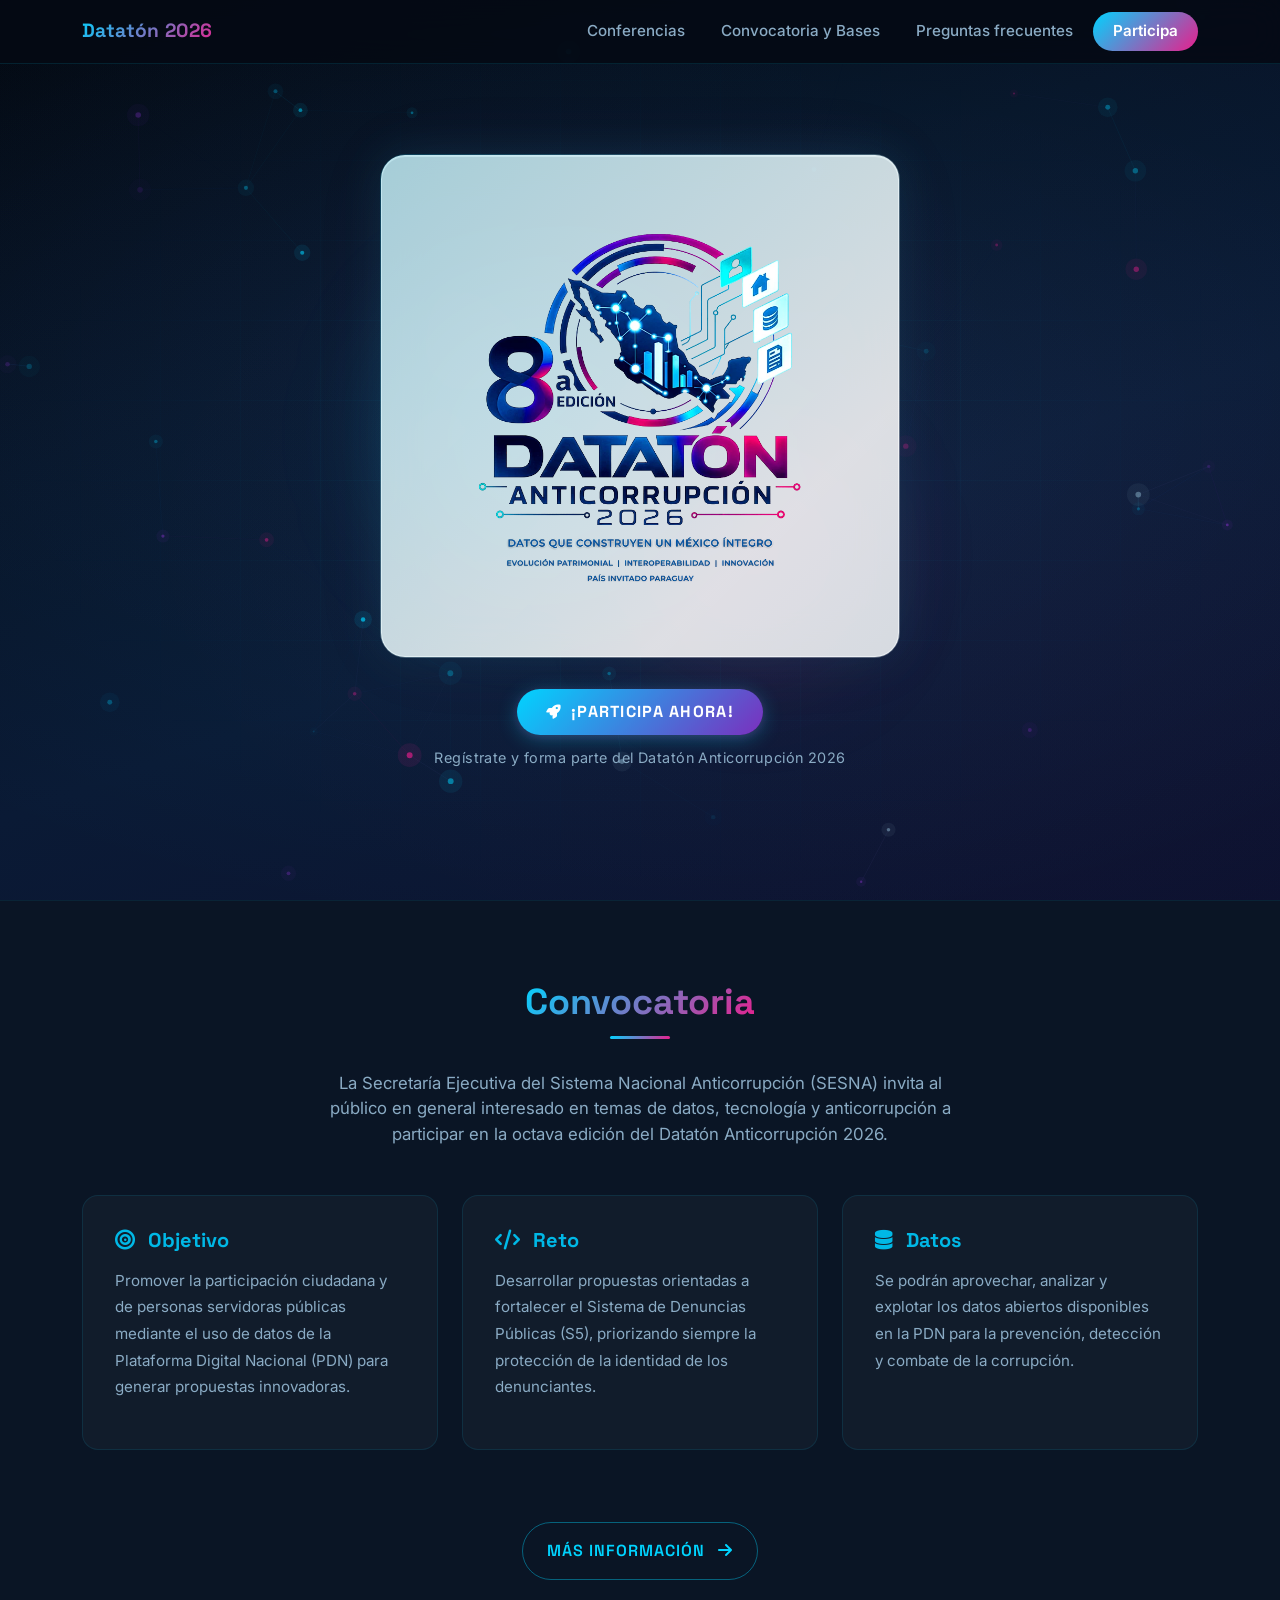
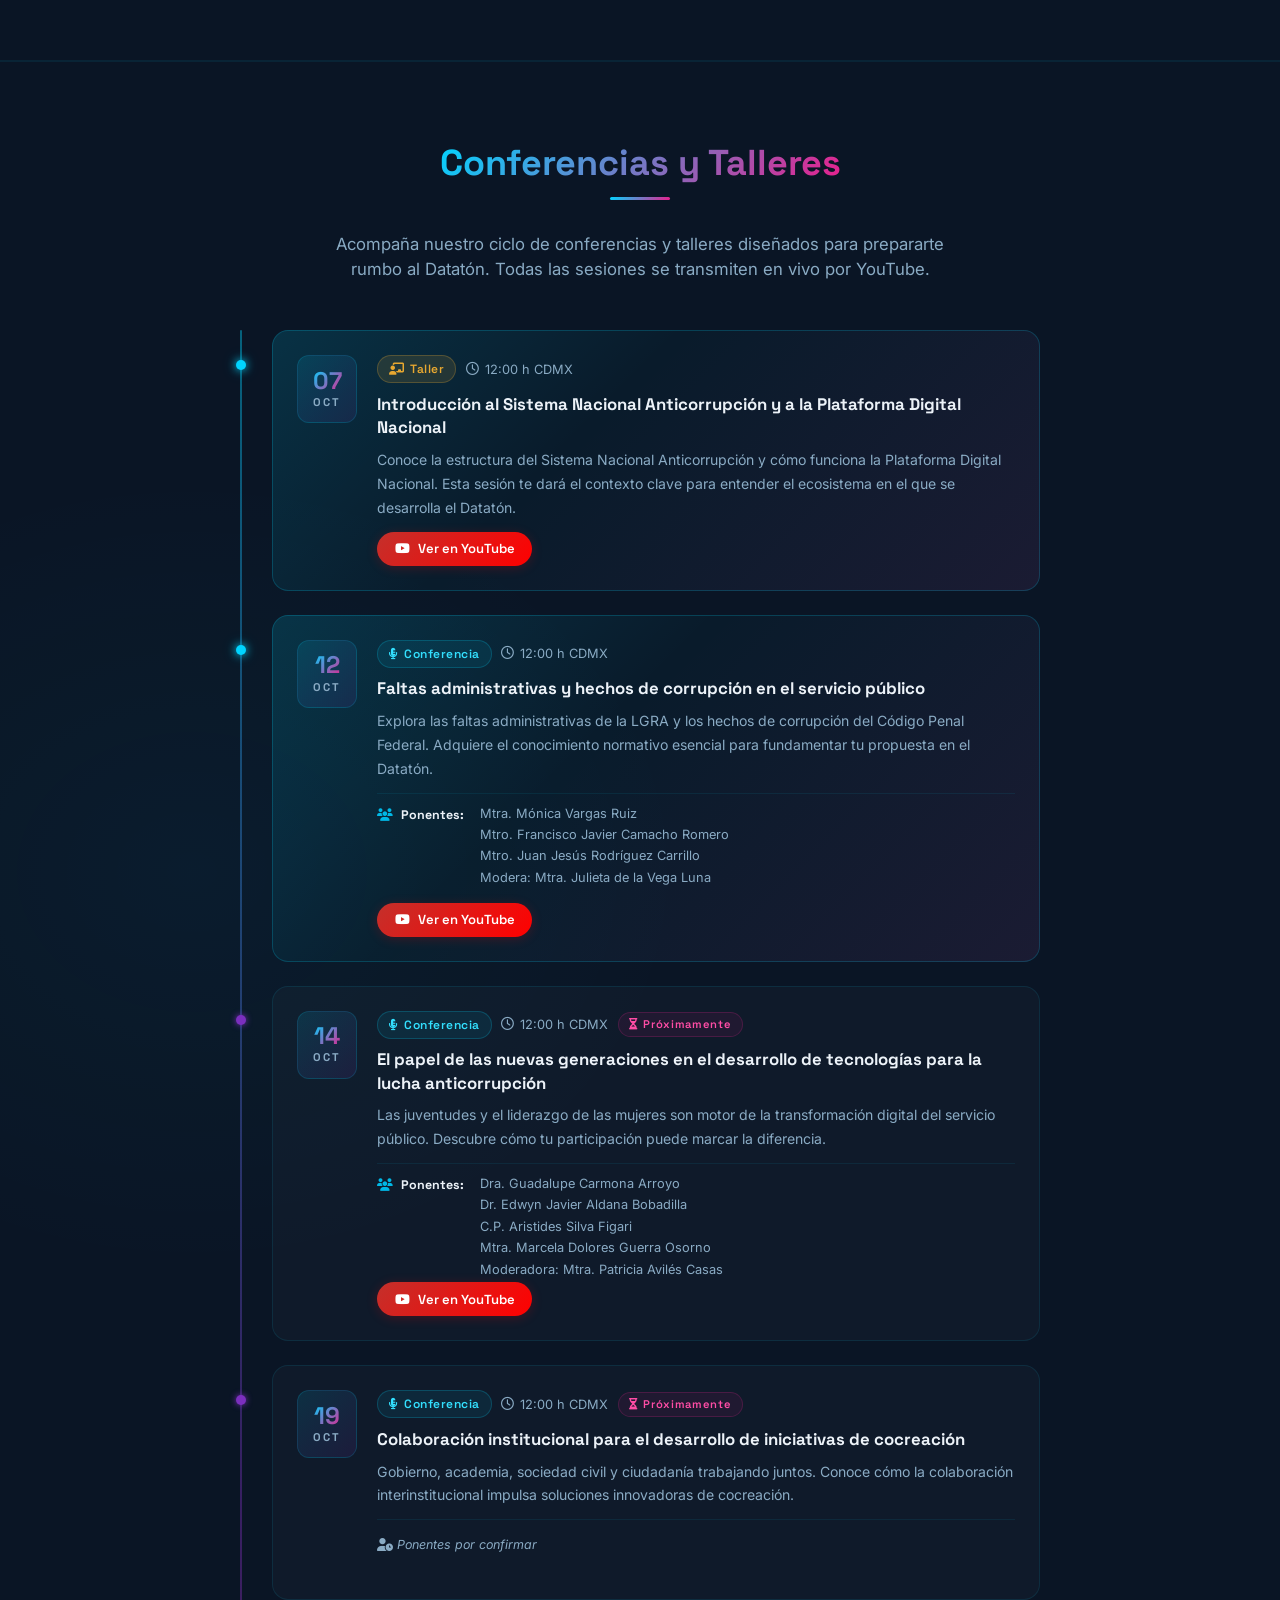
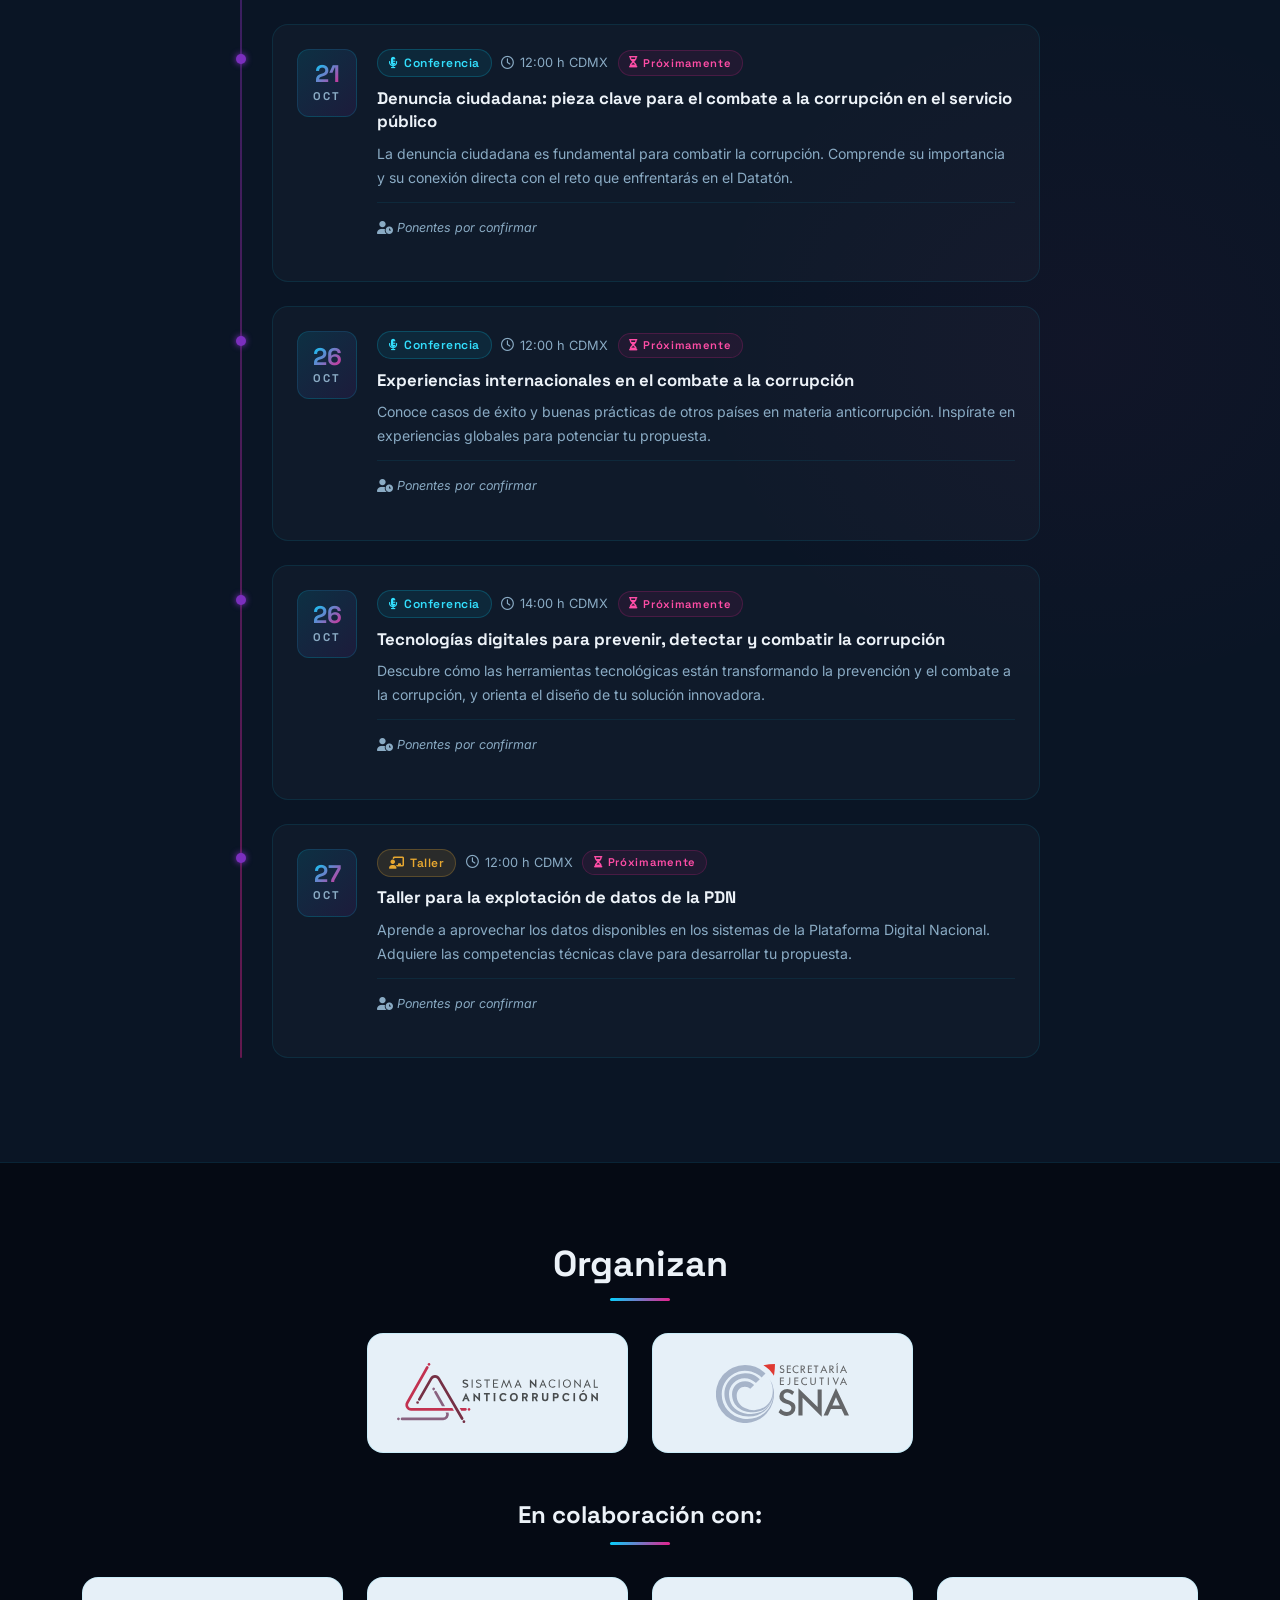
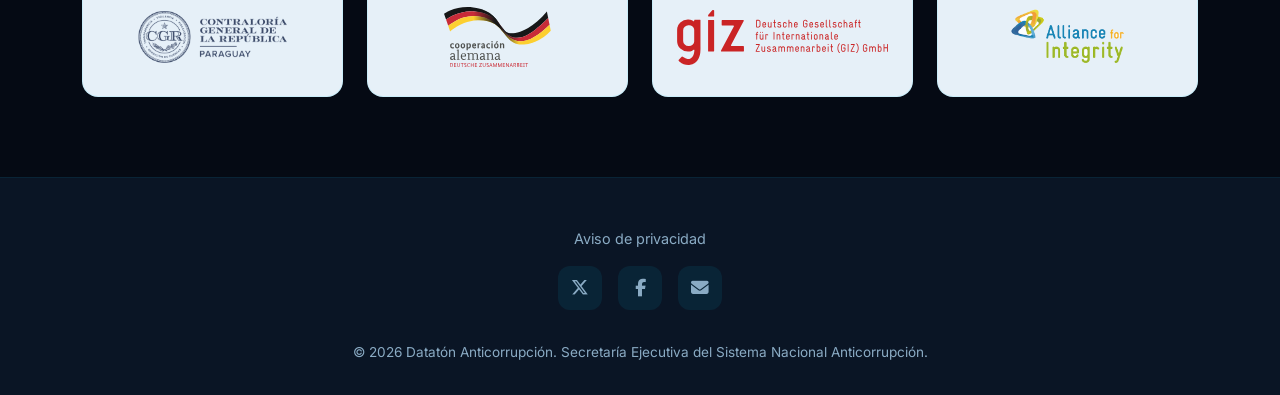
==== commit 873b8539: "ponentes 14 octubre" ====
--- a/index.html
+++ b/index.html
@@ -248,7 +248,14 @@
             <h3 class="conf-title">El papel de las nuevas generaciones en el desarrollo de tecnologías para la lucha anticorrupción</h3>
             <p class="conf-desc">Las juventudes y el liderazgo de las mujeres son motor de la transformación digital del servicio público. Descubre cómo tu participación puede marcar la diferencia.</p>
             <div class="conf-speakers">
-              <p class="conf-speakers-tbd"><i class="fa-solid fa-user-clock"></i> Ponentes por confirmar</p>
+              <p class="conf-speakers-label"><i class="fa-solid fa-users"></i> Ponentes:</p>
+              <ul class="conf-speakers-list">
+                <li>Dra. Guadalupe Carmona Arroyo</li>
+                <li>Dr. Edwyn Javier Aldana Bobadilla</li>
+                <li>C.P. Aristides Silva Figari</li>
+                <li>Mtra. Marcela Dolores Guerra Osorno</li>
+                <li>Moderadora: Mtra. Patricia Avilés Casas</li>
+              </ul>
             </div>
             <div class="conf-actions">
               <a href="https://www.youtube.com/live/G5s7EeuKTqI" class="btn-conf-youtube" target="_blank" rel="noopener">
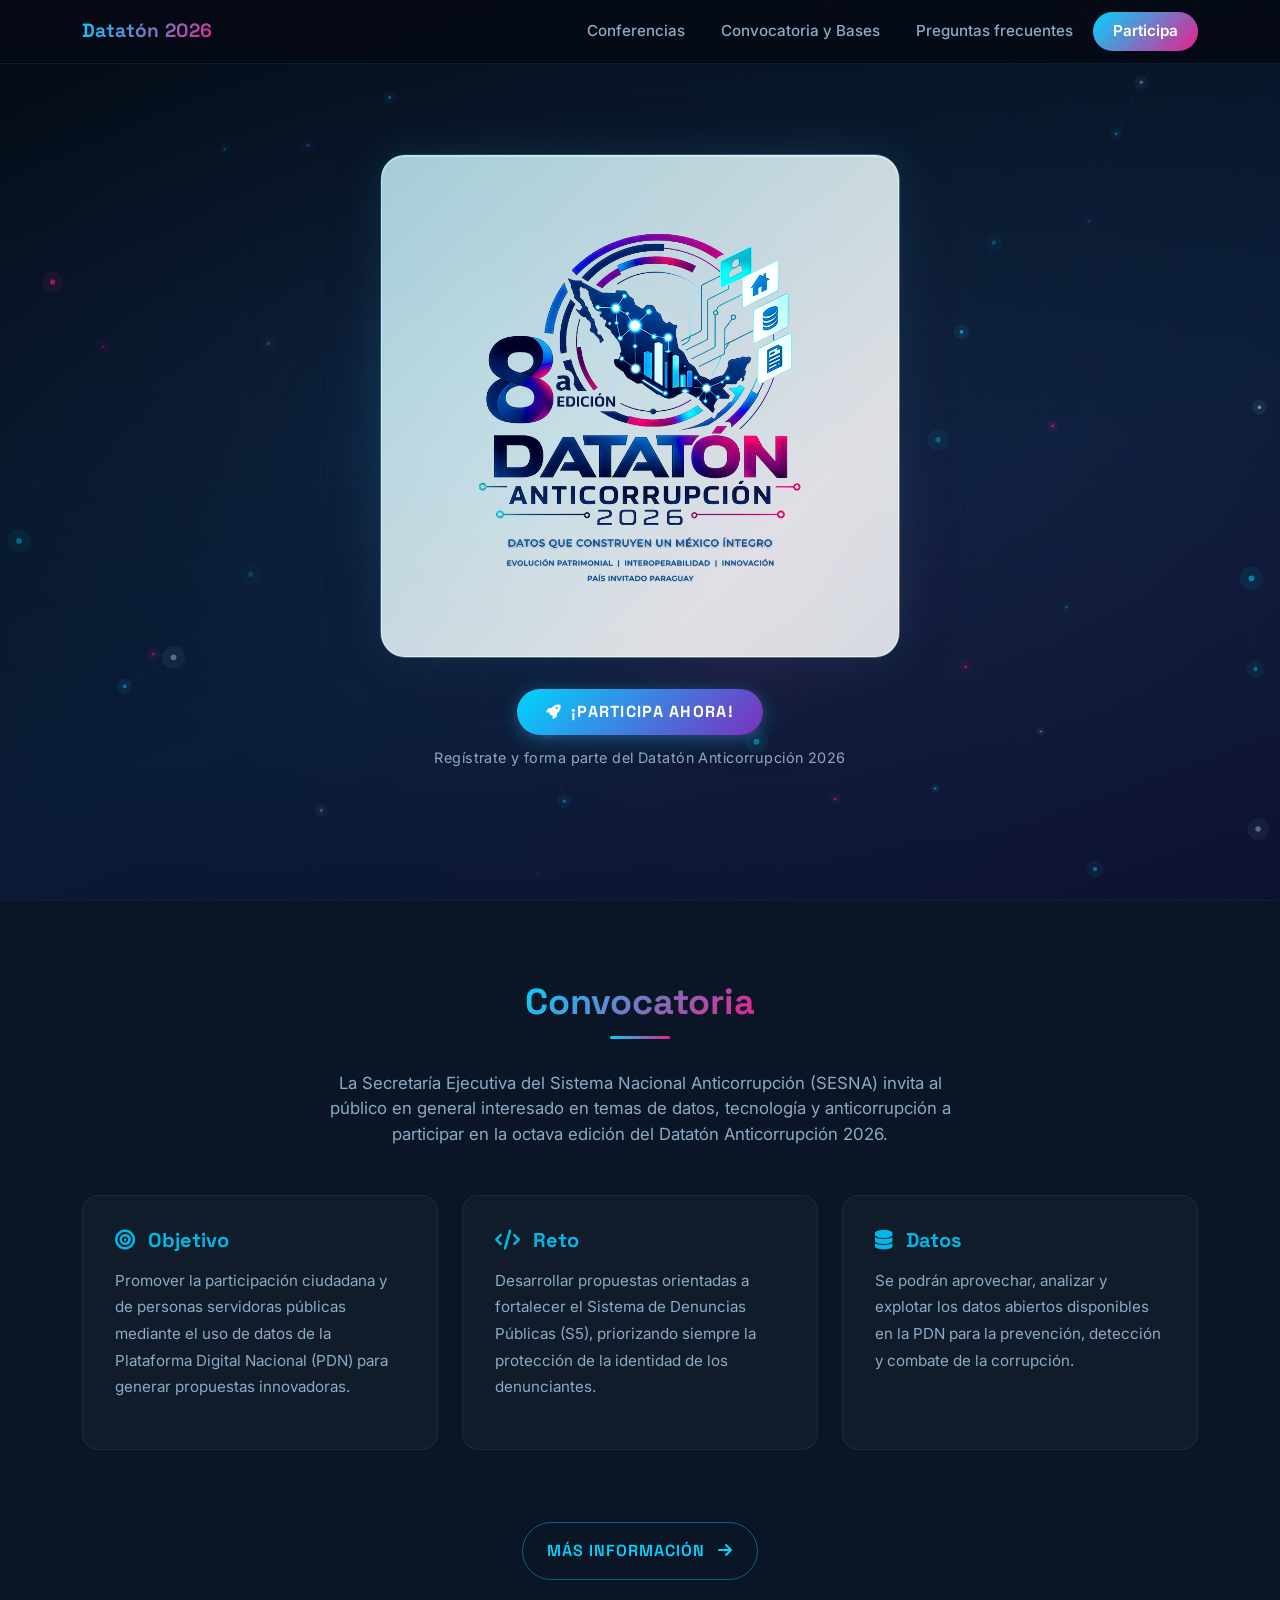
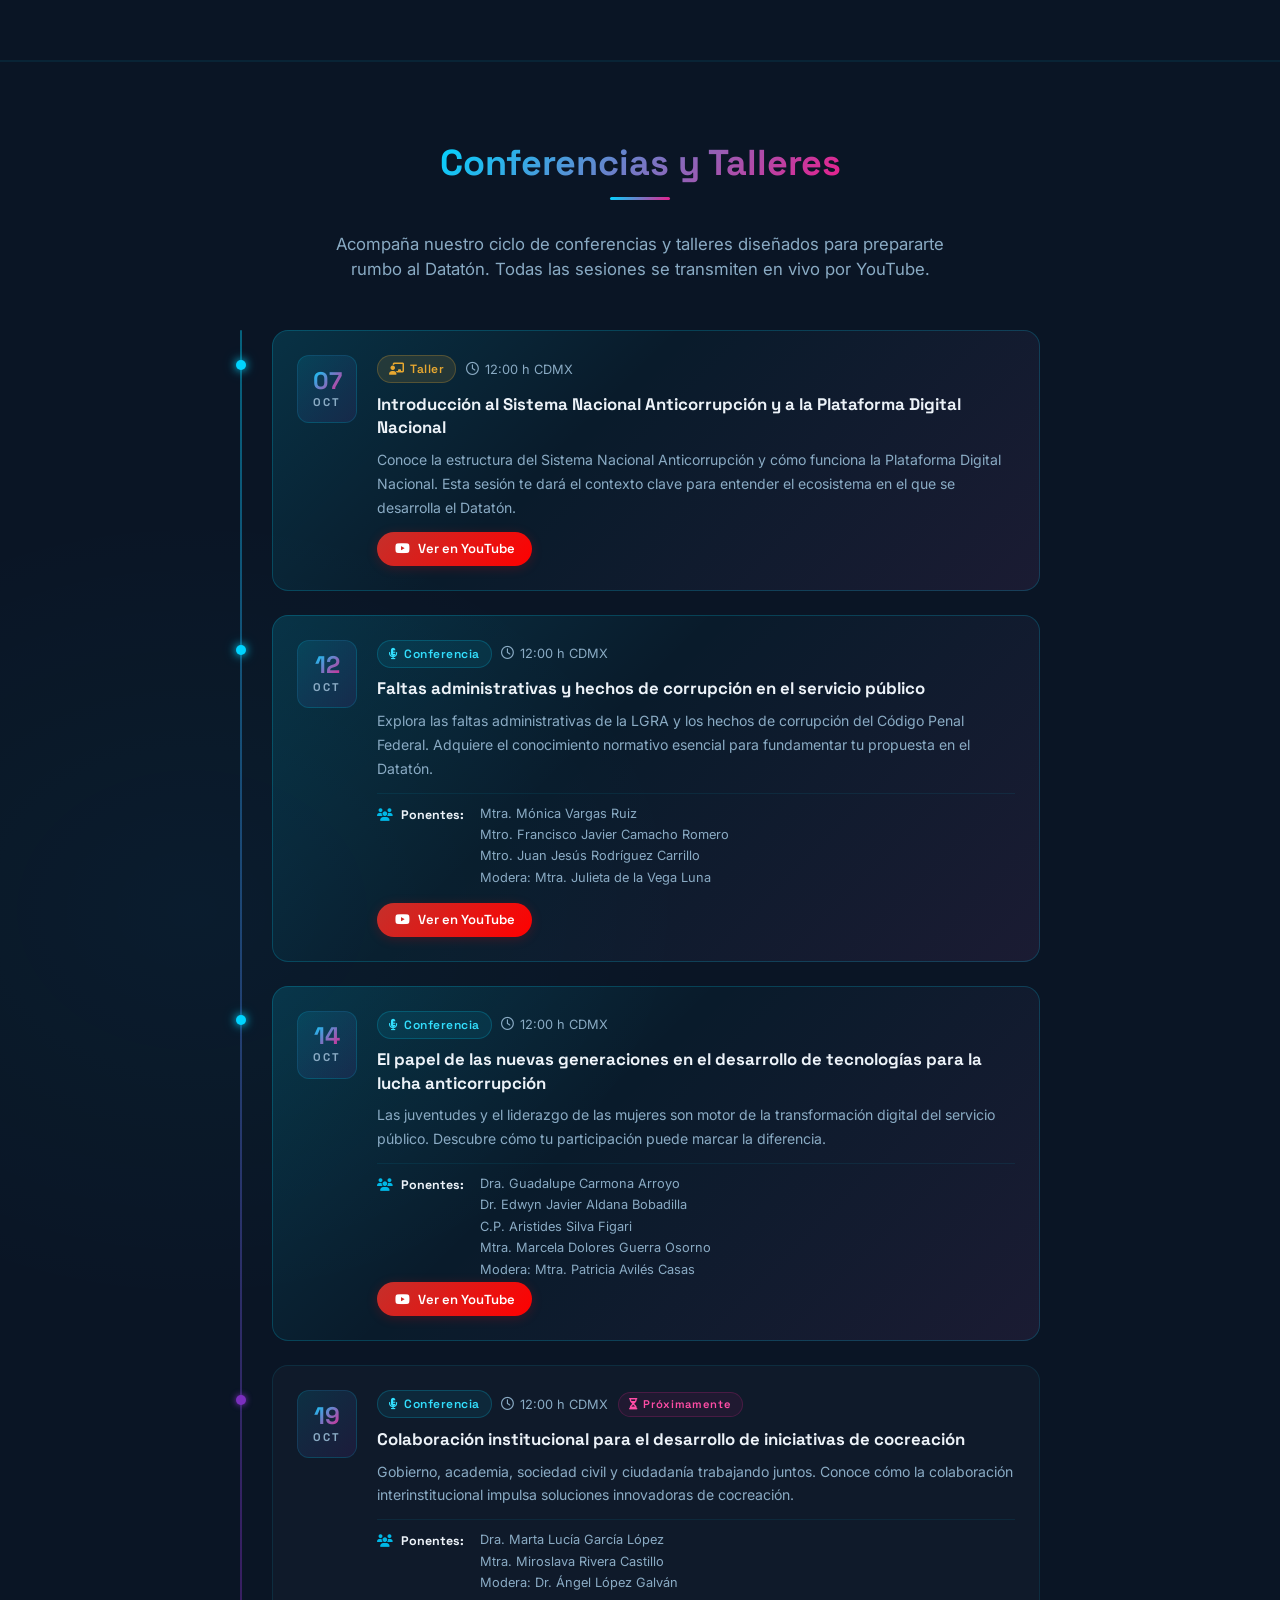
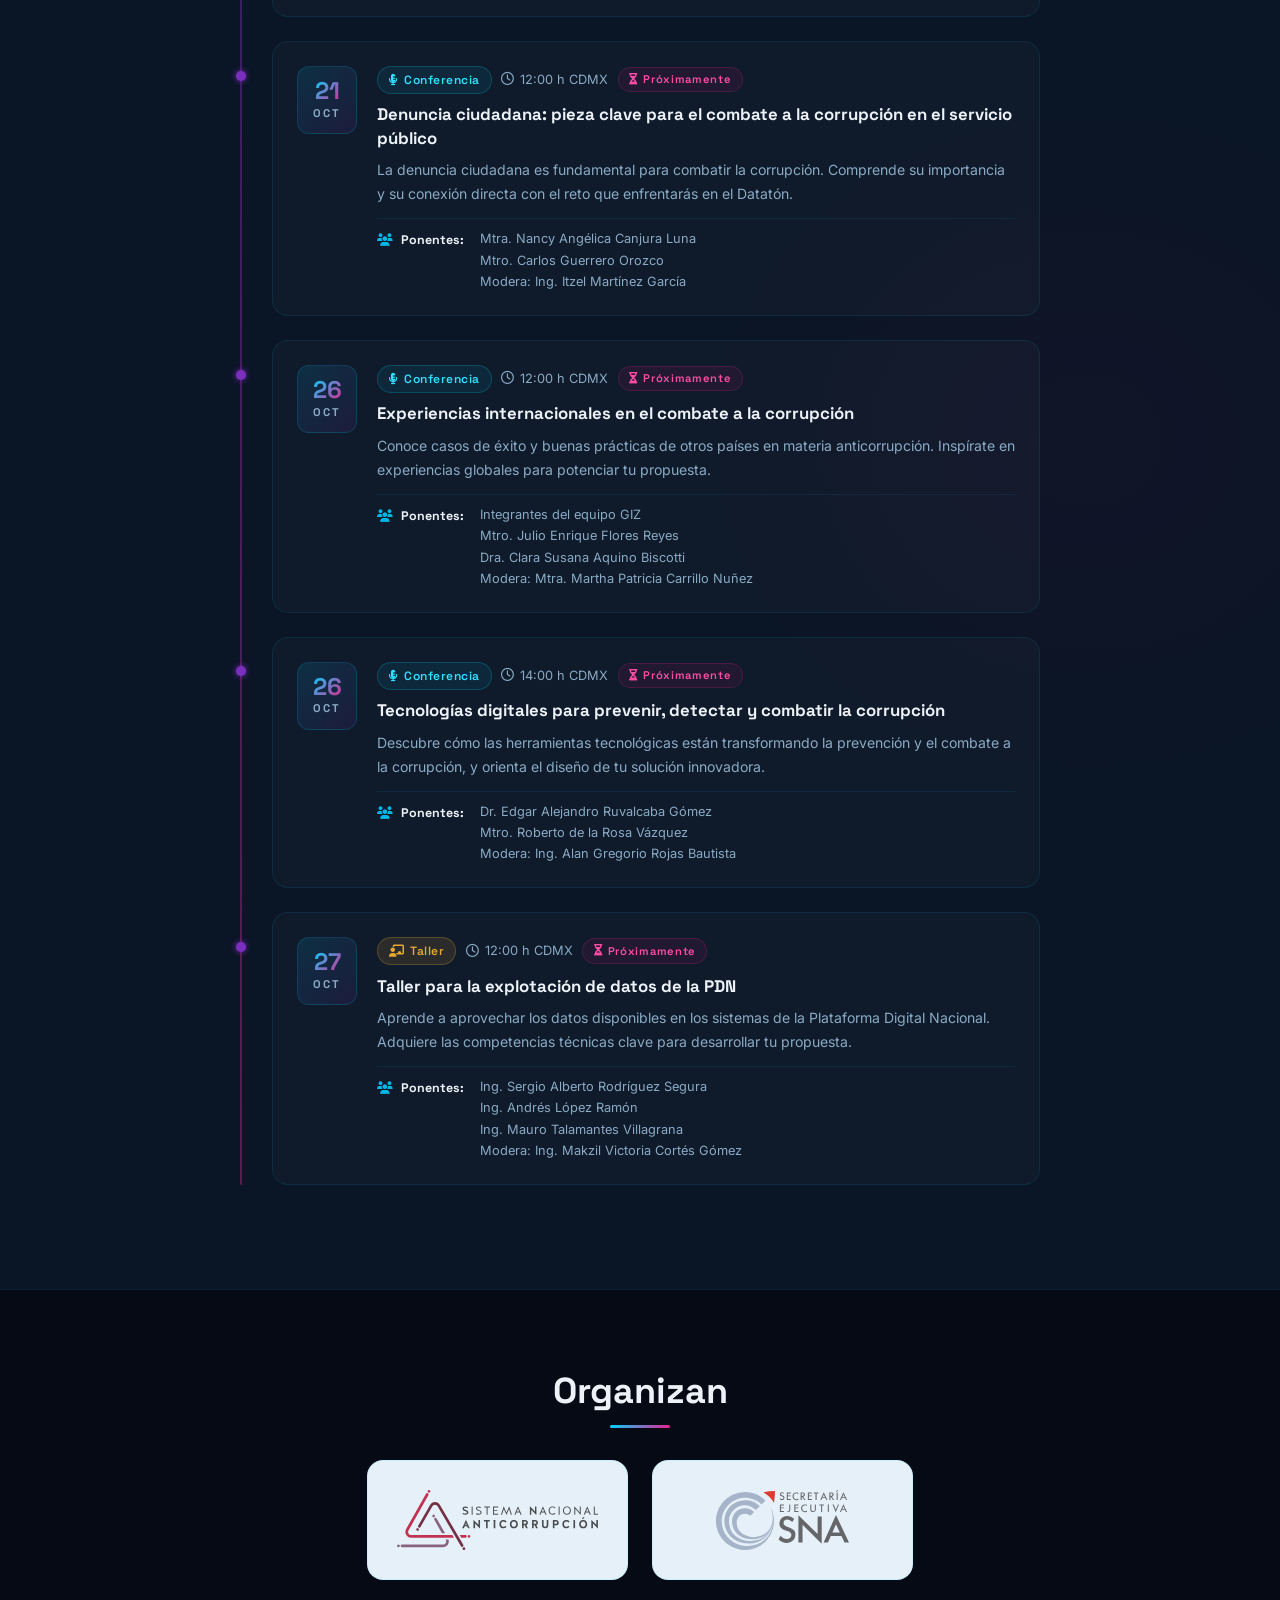
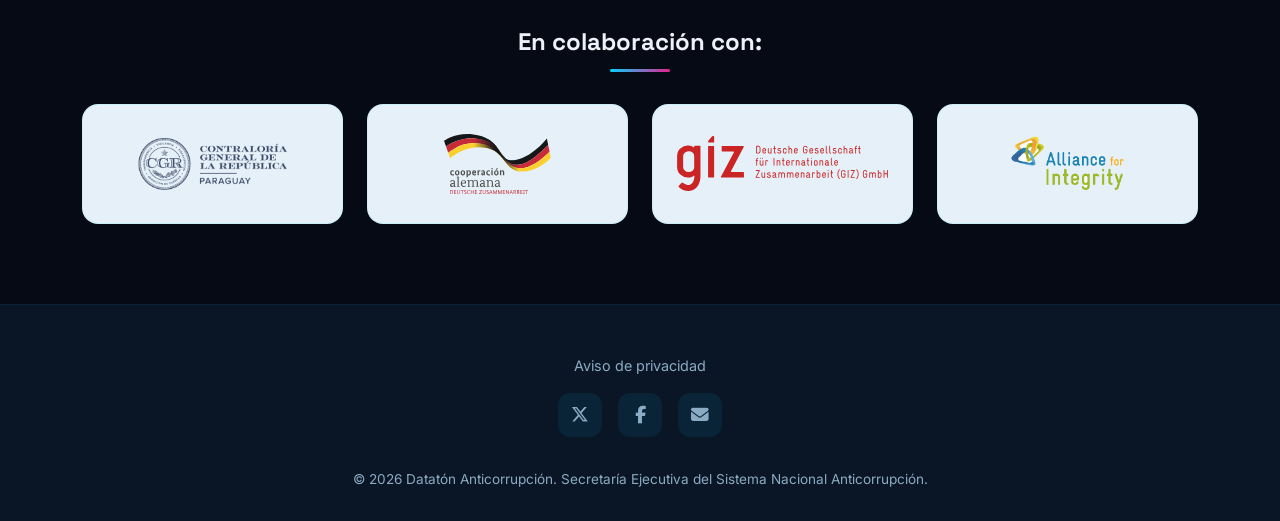
==== commit cdee4a94: "actualización de ponentes en todas las conferencias" ====
--- a/index.html
+++ b/index.html
@@ -233,8 +233,8 @@
           </div>
         </div>
 
-        <!-- CONF 3 — PRÓXIMAMENTE -->
-        <div class="conf-card conf-upcoming fade-in-section">
+        <!-- CONF 3 — CONFIRMADA -->
+        <div class="conf-card conf-confirmed fade-in-section">
           <div class="conf-date-badge">
             <span class="conf-day">14</span>
             <span class="conf-month">OCT</span>
@@ -243,7 +243,6 @@
             <div class="conf-meta">
               <span class="conf-tag conf-tag-conferencia"><i class="fa-solid fa-microphone-lines"></i> Conferencia</span>
               <span class="conf-time"><i class="fa-regular fa-clock"></i> 12:00 h CDMX</span>
-              <span class="conf-badge-soon"><i class="fa-solid fa-hourglass-half"></i> Próximamente</span>
             </div>
             <h3 class="conf-title">El papel de las nuevas generaciones en el desarrollo de tecnologías para la lucha anticorrupción</h3>
             <p class="conf-desc">Las juventudes y el liderazgo de las mujeres son motor de la transformación digital del servicio público. Descubre cómo tu participación puede marcar la diferencia.</p>
@@ -254,7 +253,7 @@
                 <li>Dr. Edwyn Javier Aldana Bobadilla</li>
                 <li>C.P. Aristides Silva Figari</li>
                 <li>Mtra. Marcela Dolores Guerra Osorno</li>
-                <li>Moderadora: Mtra. Patricia Avilés Casas</li>
+                <li>Modera: Mtra. Patricia Avilés Casas</li>
               </ul>
             </div>
             <div class="conf-actions">
@@ -280,7 +279,12 @@
             <h3 class="conf-title">Colaboración institucional para el desarrollo de iniciativas de cocreación</h3>
             <p class="conf-desc">Gobierno, academia, sociedad civil y ciudadanía trabajando juntos. Conoce cómo la colaboración interinstitucional impulsa soluciones innovadoras de cocreación.</p>
             <div class="conf-speakers">
-              <p class="conf-speakers-tbd"><i class="fa-solid fa-user-clock"></i> Ponentes por confirmar</p>
+              <p class="conf-speakers-label"><i class="fa-solid fa-users"></i> Ponentes:</p>
+              <ul class="conf-speakers-list">
+                <li>Dra. Marta Lucía García López</li>
+                <li>Mtra. Miroslava Rivera Castillo</li>
+                <li>Modera: Dr. Ángel López Galván</li>
+              </ul>
             </div>
           </div>
         </div>
@@ -300,7 +304,12 @@
             <h3 class="conf-title">Denuncia ciudadana: pieza clave para el combate a la corrupción en el servicio público</h3>
             <p class="conf-desc">La denuncia ciudadana es fundamental para combatir la corrupción. Comprende su importancia y su conexión directa con el reto que enfrentarás en el Datatón.</p>
             <div class="conf-speakers">
-              <p class="conf-speakers-tbd"><i class="fa-solid fa-user-clock"></i> Ponentes por confirmar</p>
+              <p class="conf-speakers-label"><i class="fa-solid fa-users"></i> Ponentes:</p>
+              <ul class="conf-speakers-list">
+                <li>Mtra. Nancy Angélica Canjura Luna</li>
+                <li>Mtro. Carlos Guerrero Orozco</li>
+                <li>Modera: Ing. Itzel Martínez García</li>
+              </ul>
             </div>
           </div>
         </div>
@@ -320,7 +329,13 @@
             <h3 class="conf-title">Experiencias internacionales en el combate a la corrupción</h3>
             <p class="conf-desc">Conoce casos de éxito y buenas prácticas de otros países en materia anticorrupción. Inspírate en experiencias globales para potenciar tu propuesta.</p>
             <div class="conf-speakers">
-              <p class="conf-speakers-tbd"><i class="fa-solid fa-user-clock"></i> Ponentes por confirmar</p>
+              <p class="conf-speakers-label"><i class="fa-solid fa-users"></i> Ponentes:</p>
+              <ul class="conf-speakers-list">
+                <li>Integrantes del equipo GIZ</li>
+                <li>Mtro. Julio Enrique Flores Reyes</li>
+                <li>Dra. Clara Susana Aquino Biscotti</li>
+                <li>Modera: Mtra. Martha Patricia Carrillo Nuñez</li>
+              </ul>
             </div>
           </div>
         </div>
@@ -340,7 +355,12 @@
             <h3 class="conf-title">Tecnologías digitales para prevenir, detectar y combatir la corrupción</h3>
             <p class="conf-desc">Descubre cómo las herramientas tecnológicas están transformando la prevención y el combate a la corrupción, y orienta el diseño de tu solución innovadora.</p>
             <div class="conf-speakers">
-              <p class="conf-speakers-tbd"><i class="fa-solid fa-user-clock"></i> Ponentes por confirmar</p>
+              <p class="conf-speakers-label"><i class="fa-solid fa-users"></i> Ponentes:</p>
+              <ul class="conf-speakers-list">
+                <li>Dr. Edgar Alejandro Ruvalcaba Gómez</li>
+                <li>Mtro. Roberto de la Rosa Vázquez</li>
+                <li>Modera: Ing. Alan Gregorio Rojas Bautista</li>
+              </ul>
             </div>
           </div>
         </div>
@@ -360,7 +380,13 @@
             <h3 class="conf-title">Taller para la explotación de datos de la PDN</h3>
             <p class="conf-desc">Aprende a aprovechar los datos disponibles en los sistemas de la Plataforma Digital Nacional. Adquiere las competencias técnicas clave para desarrollar tu propuesta.</p>
             <div class="conf-speakers">
-              <p class="conf-speakers-tbd"><i class="fa-solid fa-user-clock"></i> Ponentes por confirmar</p>
+              <p class="conf-speakers-label"><i class="fa-solid fa-users"></i> Ponentes:</p>
+              <ul class="conf-speakers-list">
+                <li>Ing. Sergio Alberto Rodríguez Segura</li>
+                <li>Ing. Andrés López Ramón</li>
+                <li>Ing. Mauro Talamantes Villagrana</li>
+                <li>Modera: Ing. Makzil Victoria Cortés Gómez</li>
+              </ul>
             </div>
           </div>
         </div>
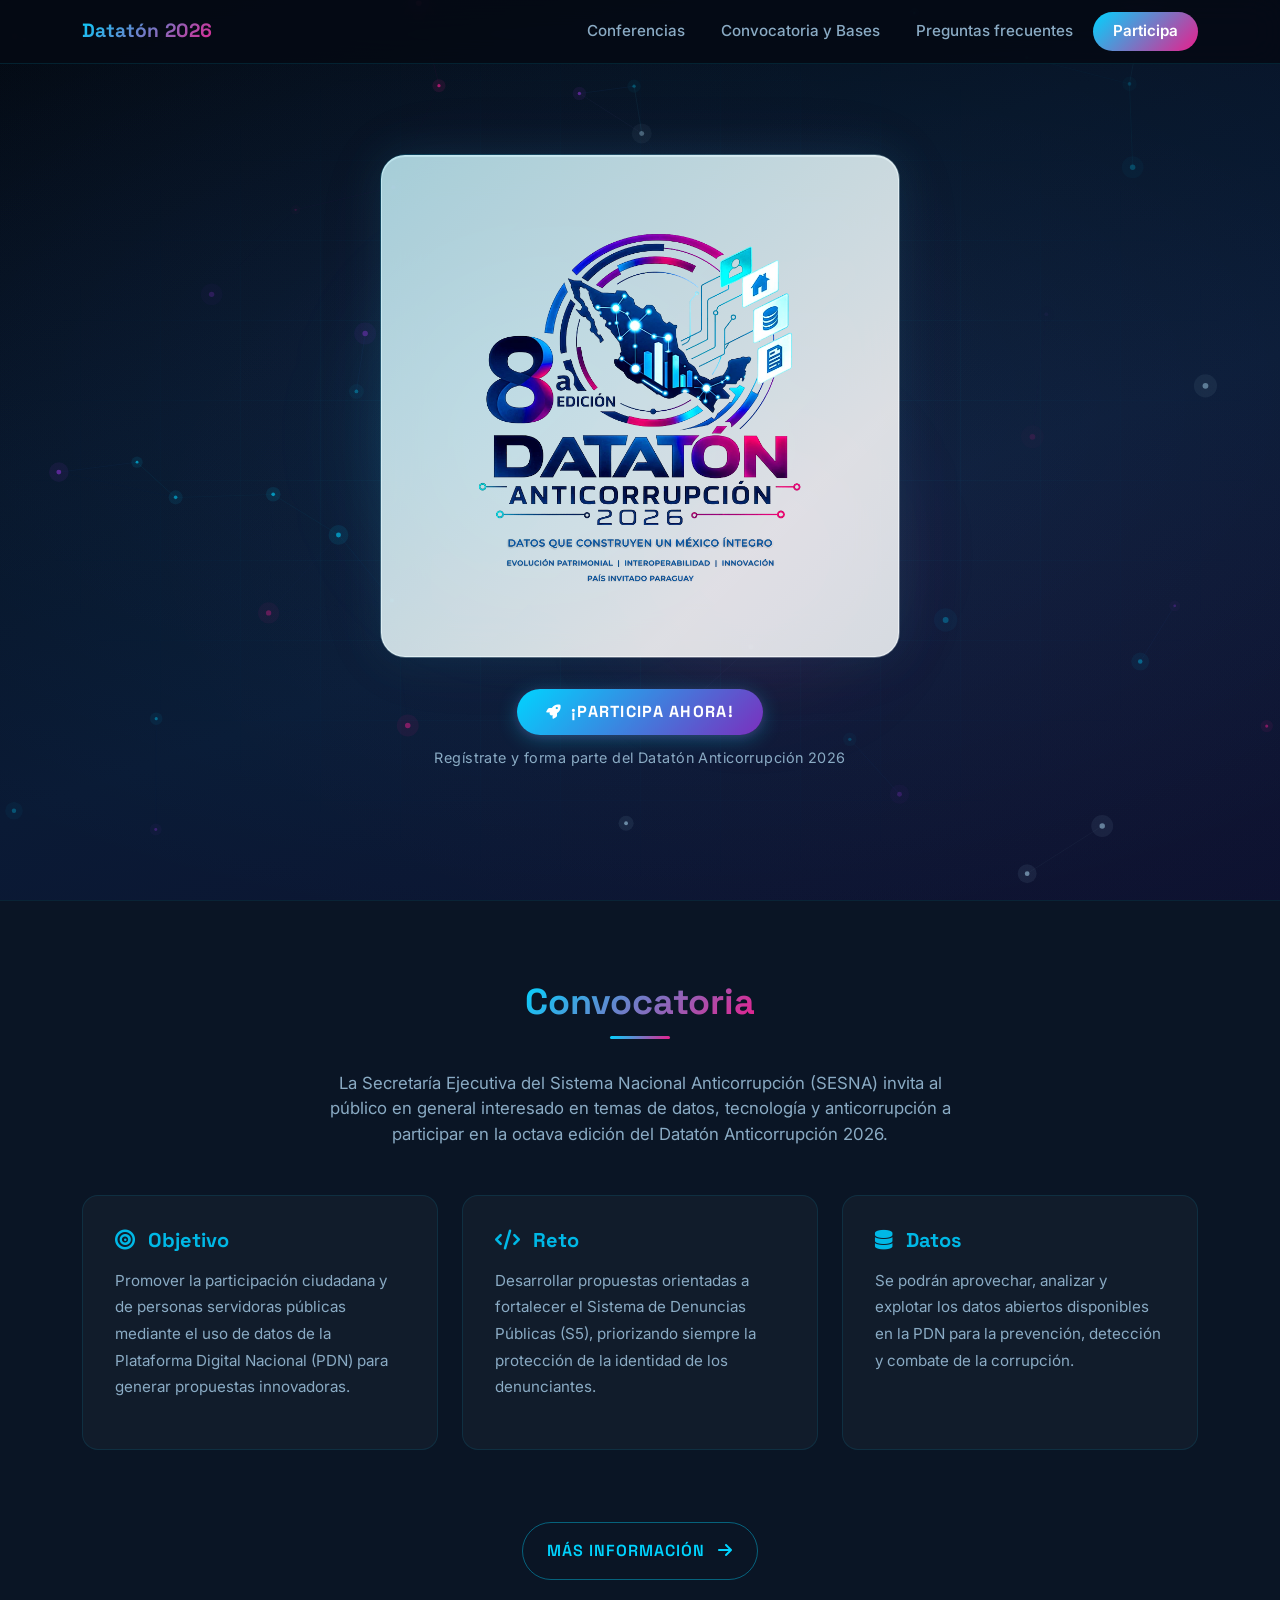
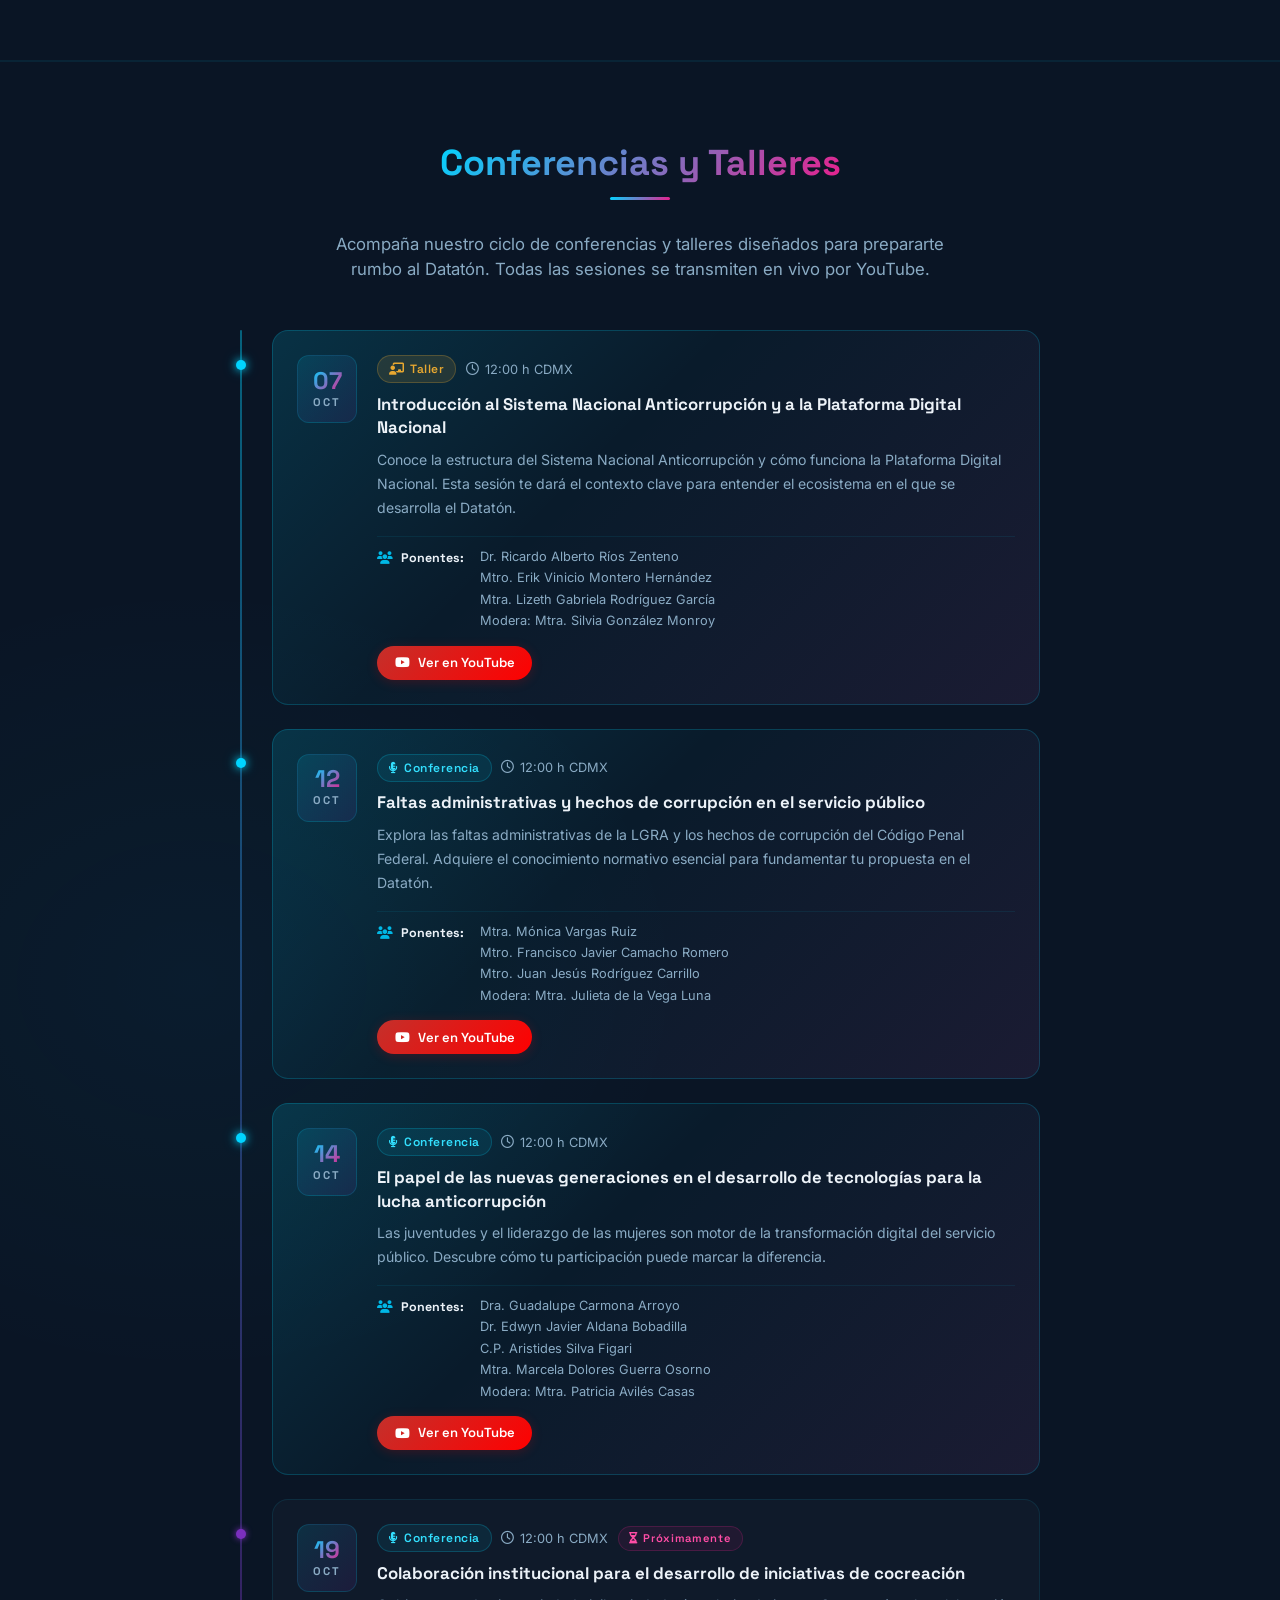
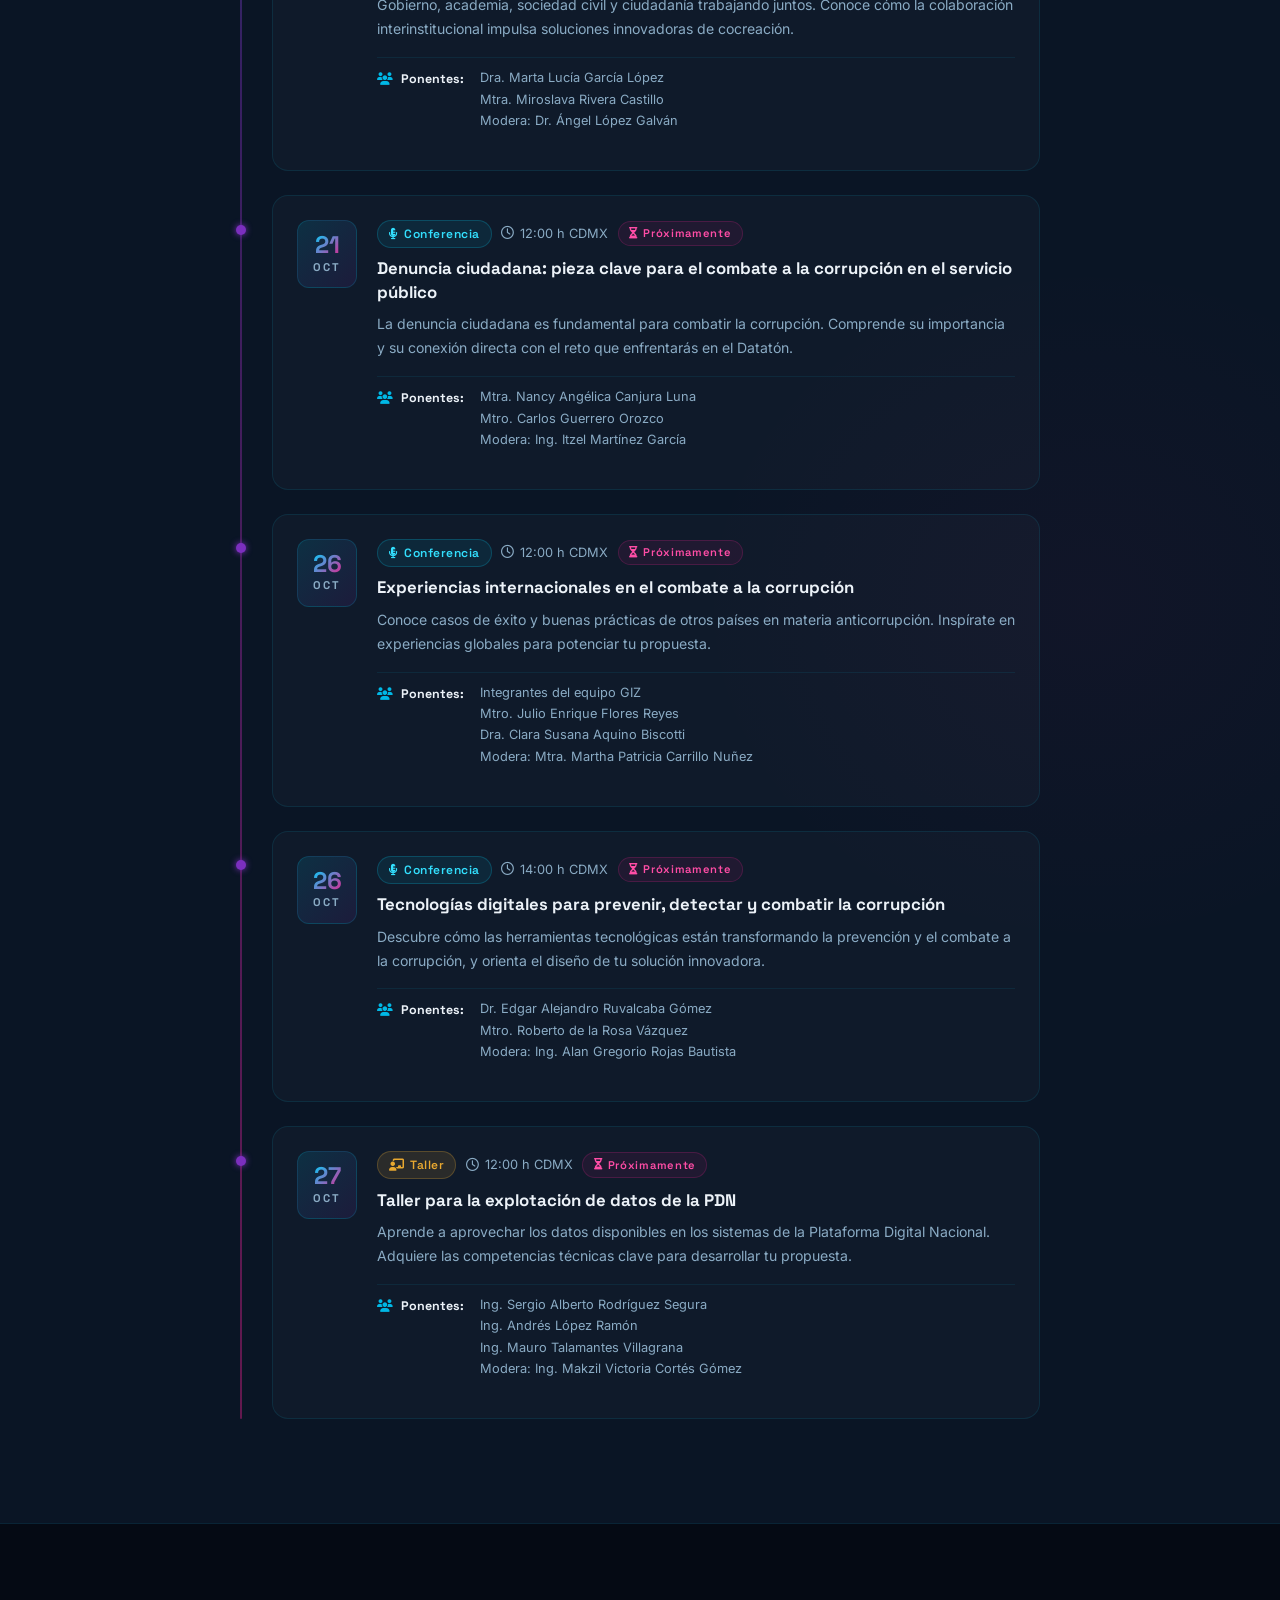
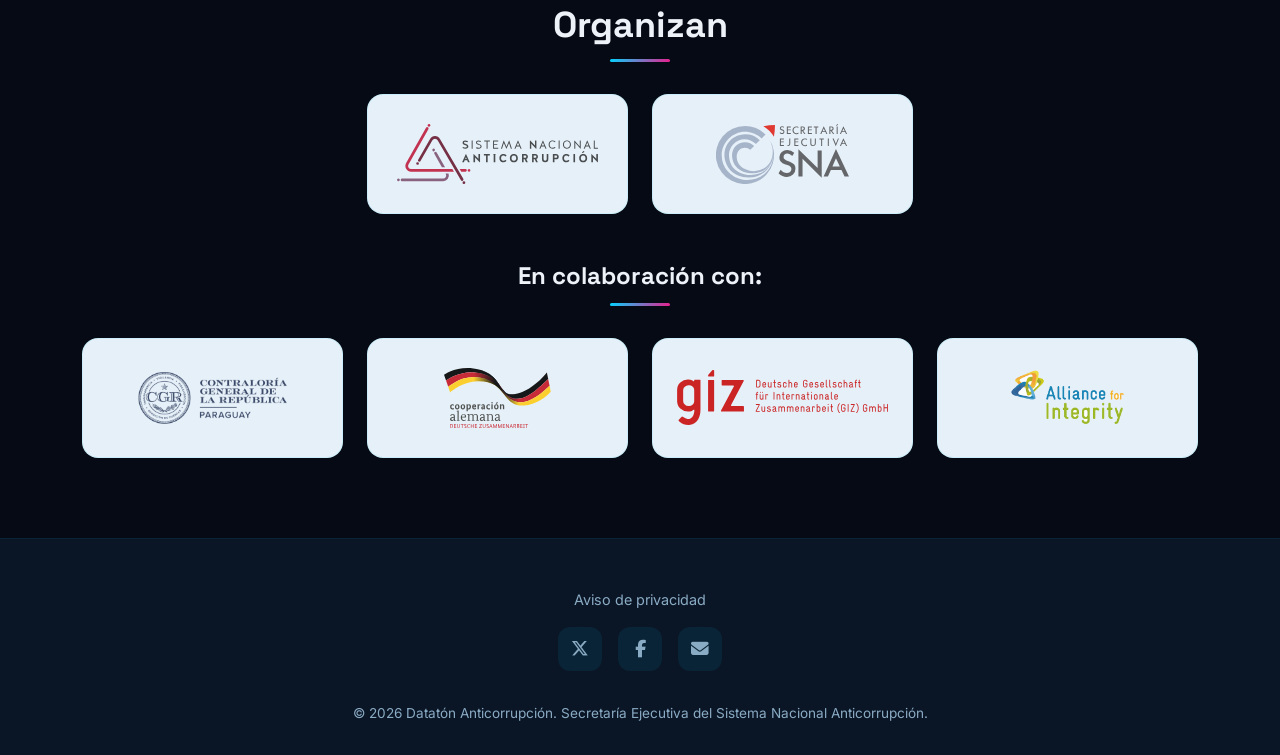
==== commit d375505f: "agregando margin a 1rem en sección ponentes" ====
--- a/index.html
+++ b/index.html
@@ -195,6 +195,15 @@
             </div>
             <h3 class="conf-title">Introducción al Sistema Nacional Anticorrupción y a la Plataforma Digital Nacional</h3>
             <p class="conf-desc">Conoce la estructura del Sistema Nacional Anticorrupción y cómo funciona la Plataforma Digital Nacional. Esta sesión te dará el contexto clave para entender el ecosistema en el que se desarrolla el Datatón.</p>
+            <div class="conf-speakers">
+              <p class="conf-speakers-label"><i class="fa-solid fa-users"></i> Ponentes:</p>
+              <ul class="conf-speakers-list">
+                <li>Dr. Ricardo Alberto Ríos Zenteno</li>
+                <li>Mtro. Erik Vinicio Montero Hernández</li>
+                <li>Mtra. Lizeth Gabriela Rodríguez García</li>
+                <li>Modera: Mtra. Silvia González Monroy</li>
+              </ul>
+            </div>
             <div class="conf-actions">
               <a href="https://youtube.com/live/_mJcncTN-I8" class="btn-conf-youtube" target="_blank" rel="noopener">
                 <i class="fa-brands fa-youtube"></i> Ver en YouTube
@@ -216,7 +225,7 @@
             </div>
             <h3 class="conf-title">Faltas administrativas y hechos de corrupción en el servicio público</h3>
             <p class="conf-desc">Explora las faltas administrativas de la LGRA y los hechos de corrupción del Código Penal Federal. Adquiere el conocimiento normativo esencial para fundamentar tu propuesta en el Datatón.</p>
-            <div class="conf-speakers" style="margin-bottom:1rem;">
+            <div class="conf-speakers">
               <p class="conf-speakers-label"><i class="fa-solid fa-users"></i> Ponentes:</p>
               <ul class="conf-speakers-list">
                 <li>Mtra. Mónica Vargas Ruiz</li>
--- a/css/styles.css
+++ b/css/styles.css
@@ -729,7 +729,8 @@
   display: flex;
   flex-wrap: wrap;
   gap: 1rem;
-  margin-top: 0.75rem;
+  margin-top: 1rem;
+  margin-bottom: 1rem;
   padding-top: 0.75rem;
   border-top: 1px solid rgba(0, 212, 255, 0.08);
 }
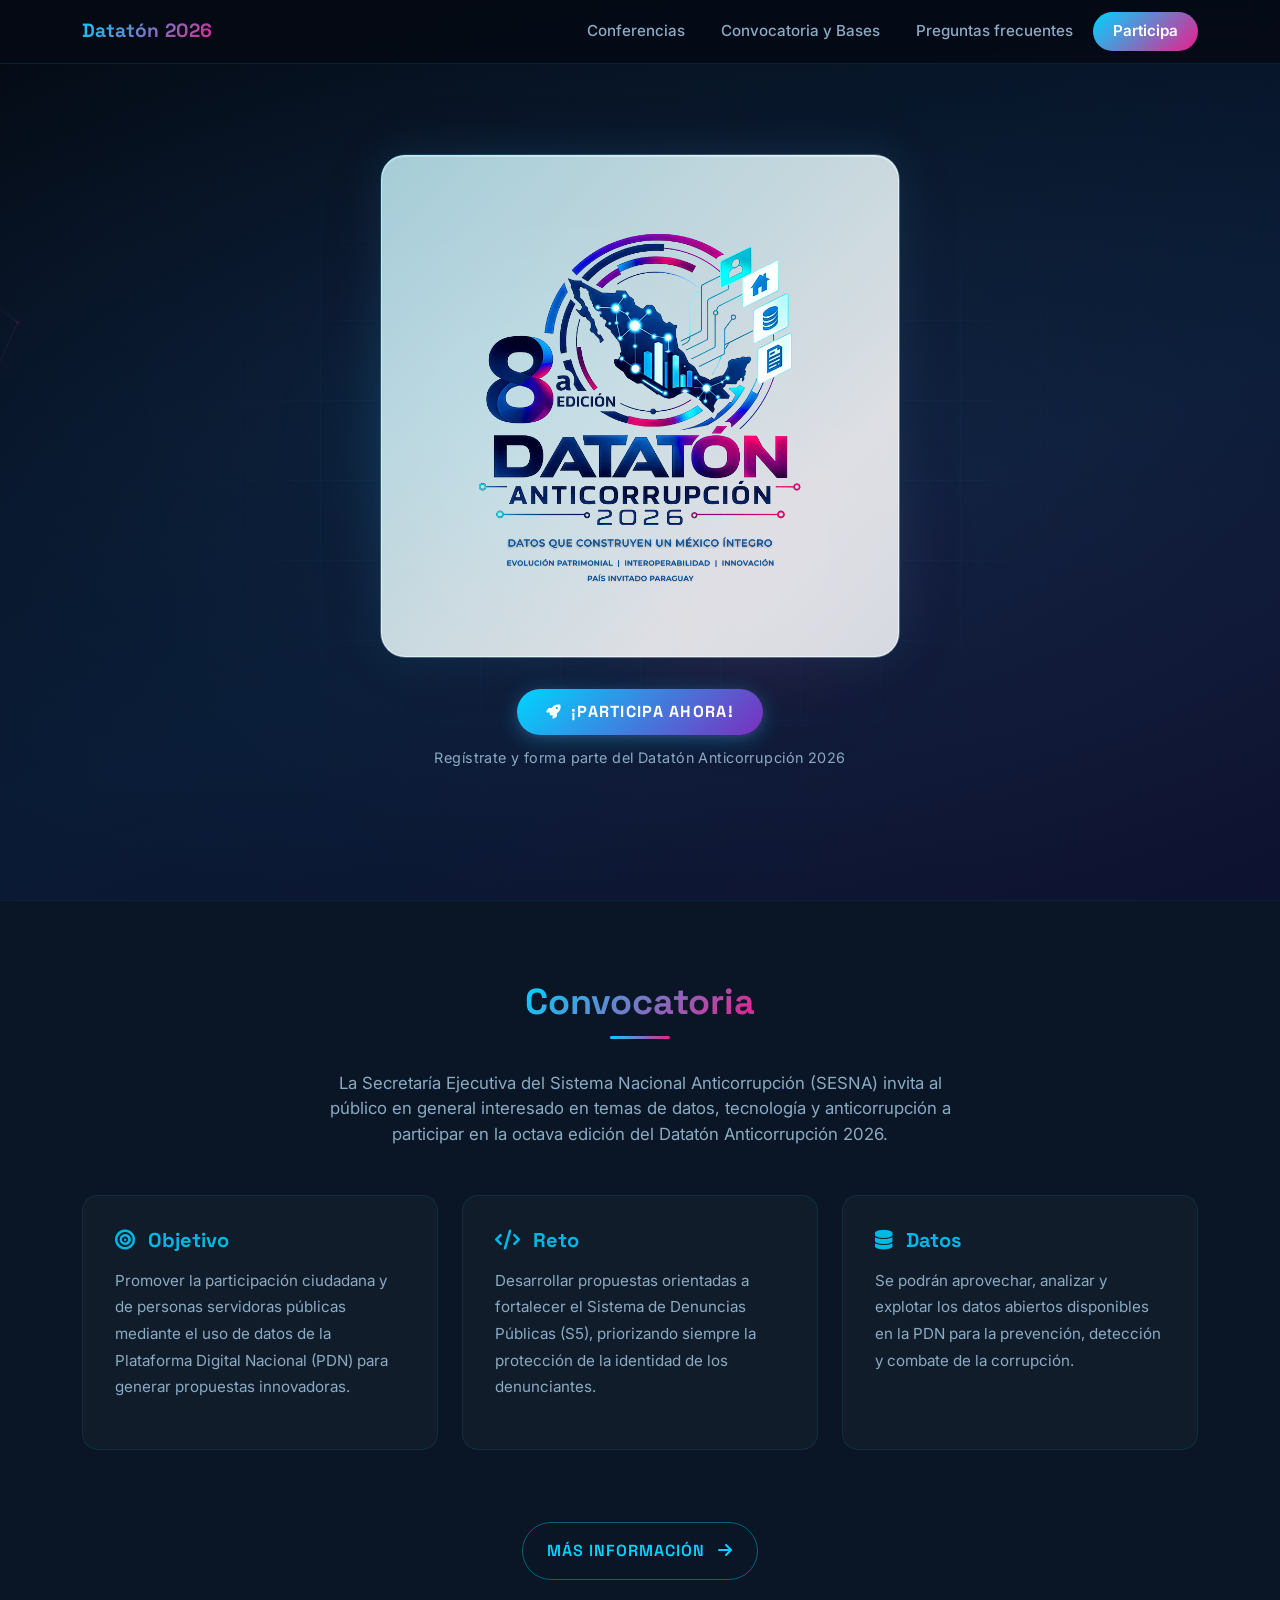
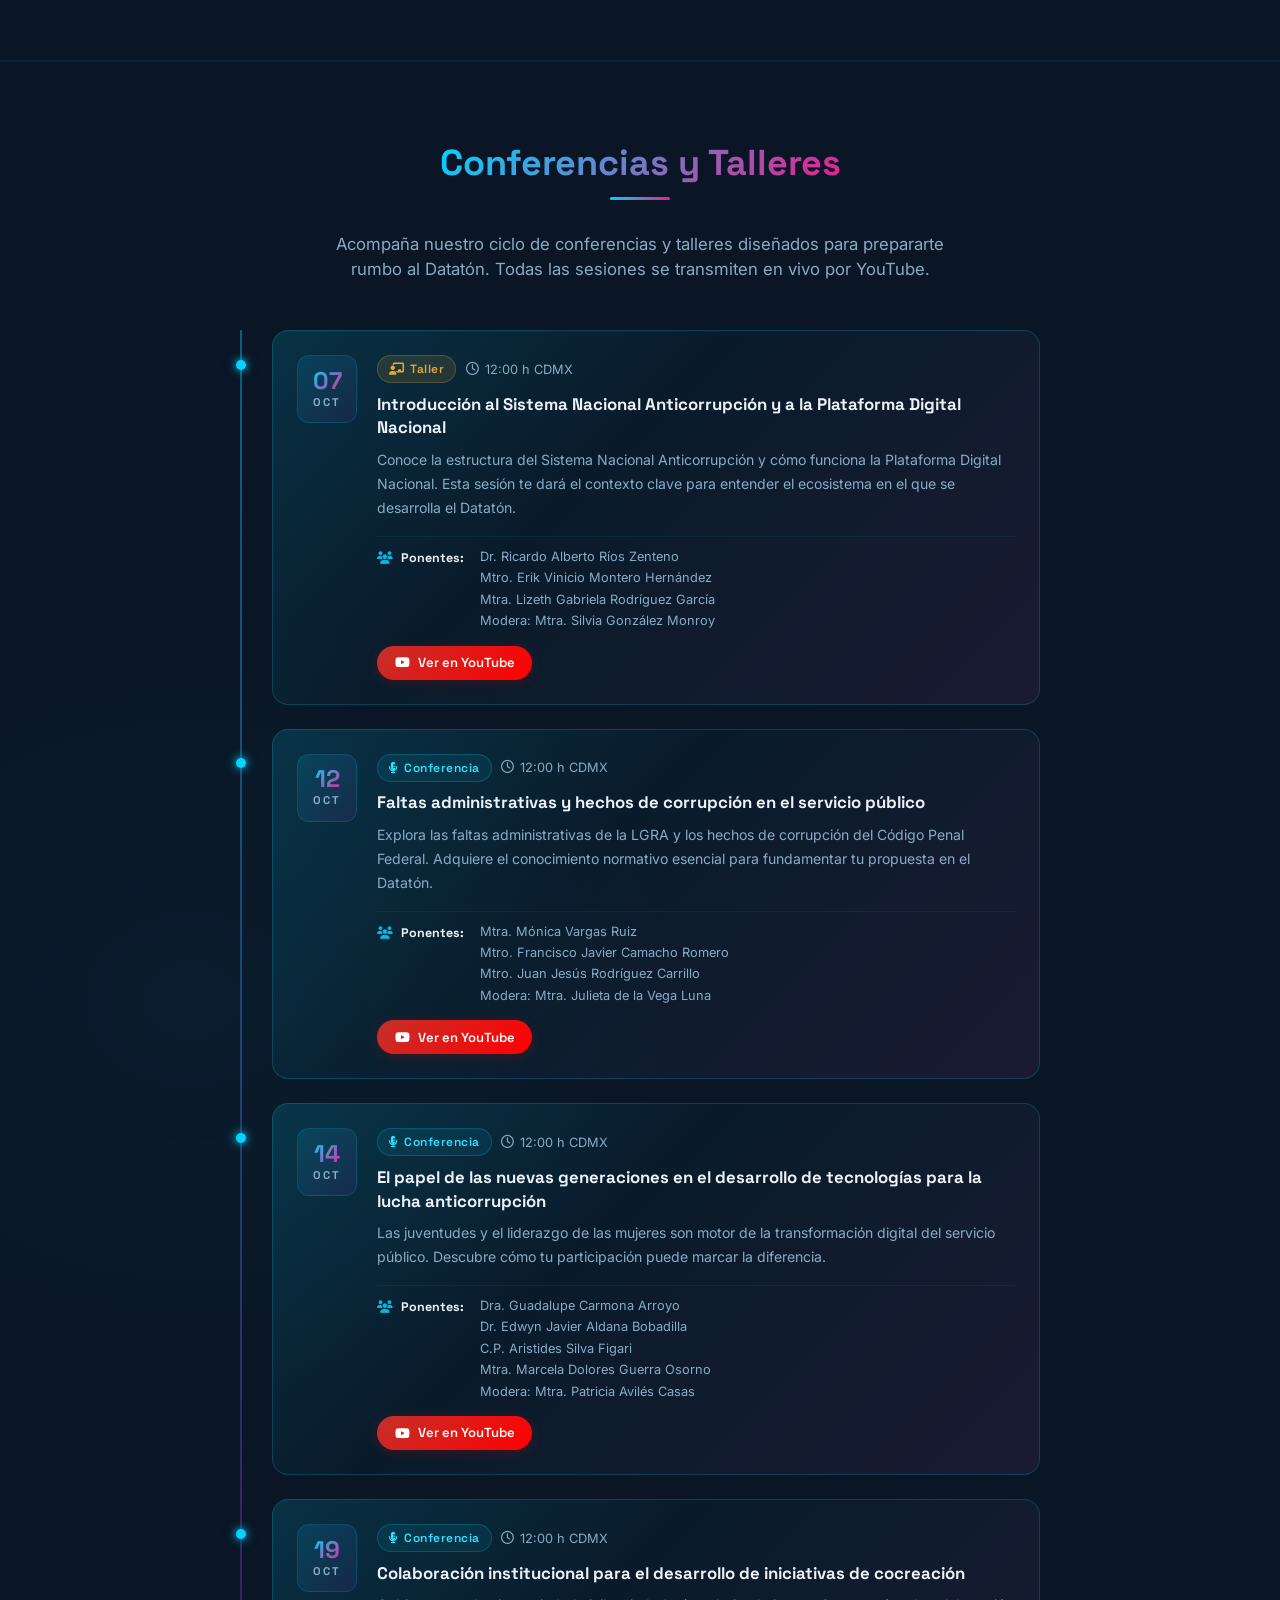
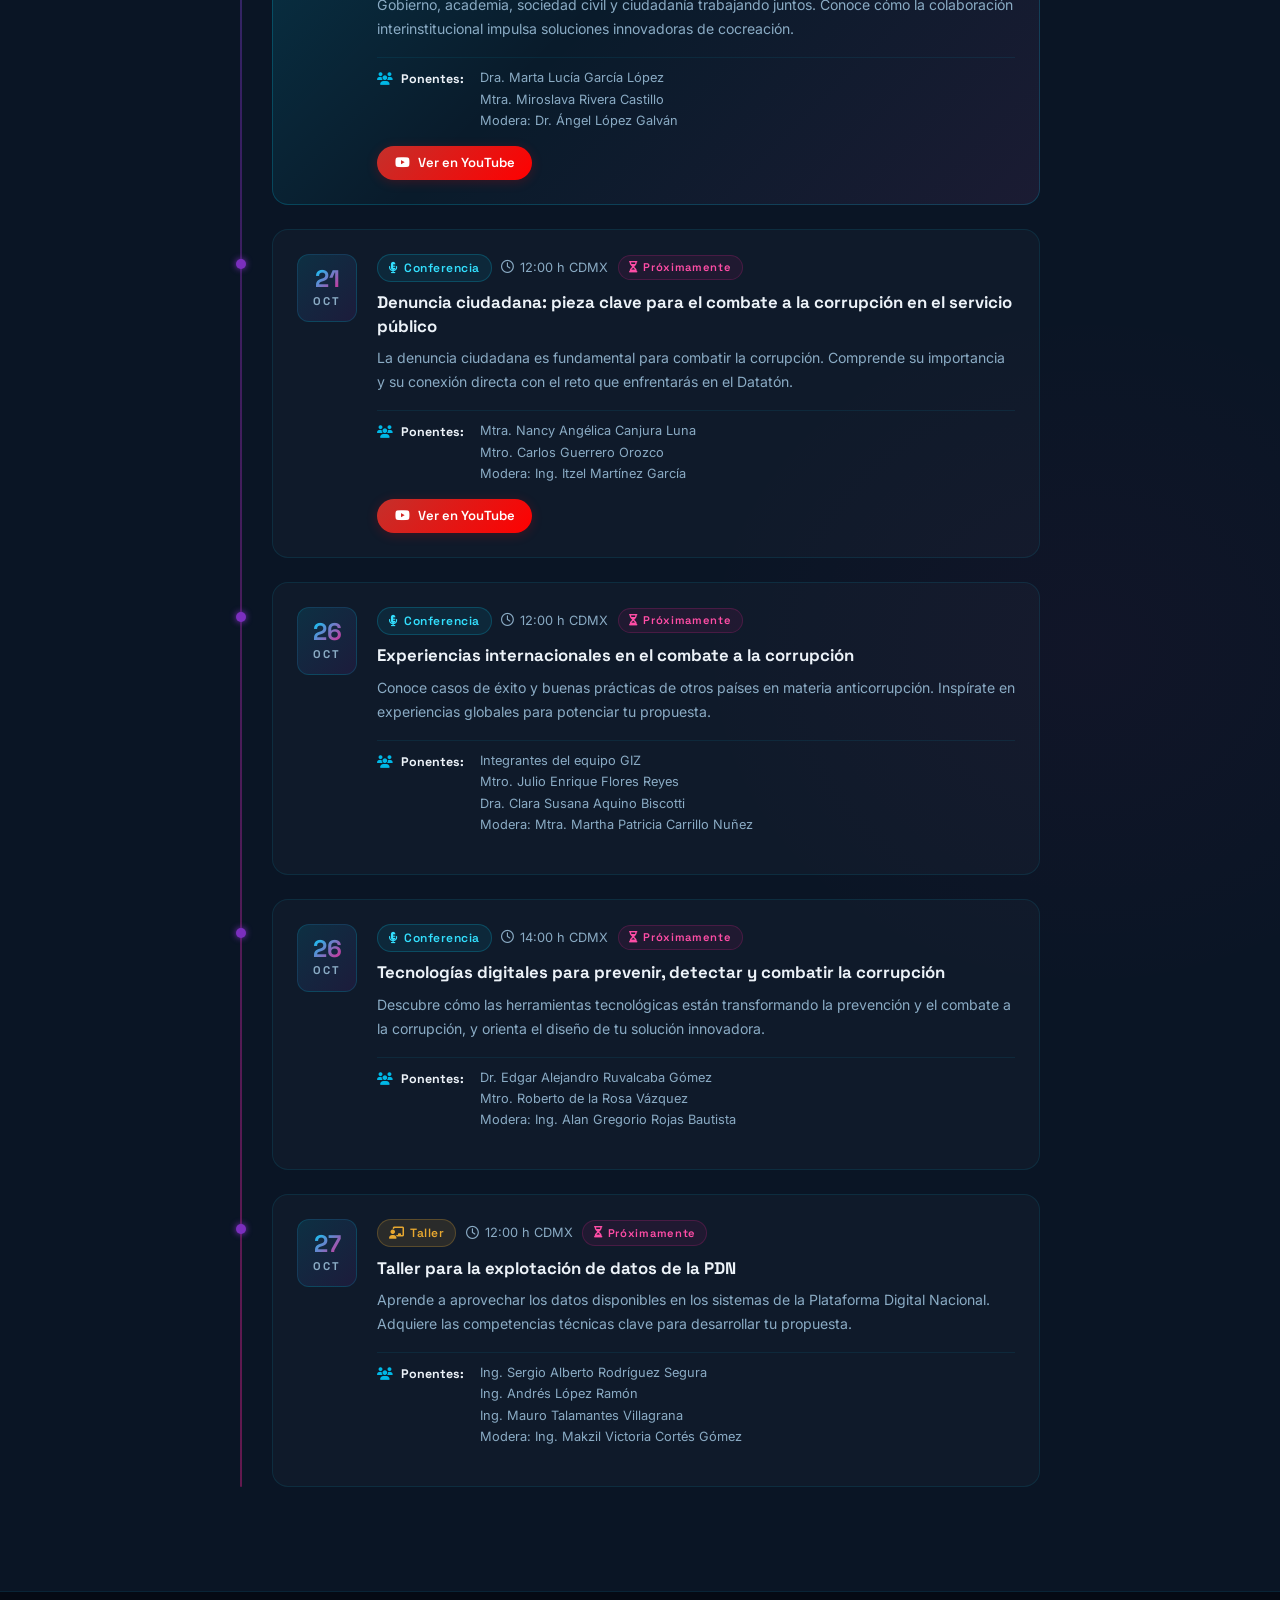
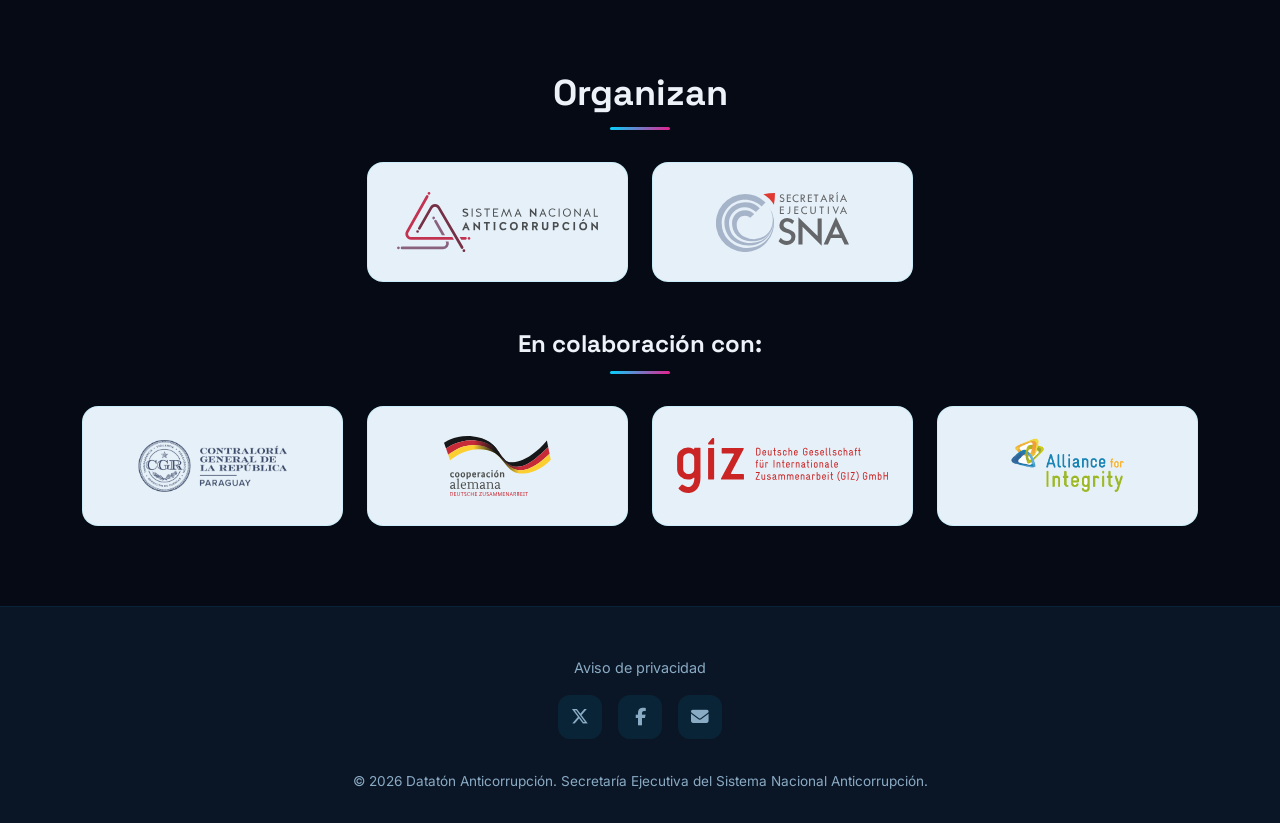
==== commit af2dfbdc: "agregando enlaces a conferencias" ====
--- a/index.html
+++ b/index.html
@@ -273,10 +273,39 @@
           </div>
         </div>
 
-        <!-- CONF 4 — PRÓXIMAMENTE -->
+        <!-- CONF 4 — CONFIRMADA -->
+        <div class="conf-card conf-confirmed fade-in-section">
+          <div class="conf-date-badge">
+            <span class="conf-day">19</span>
+            <span class="conf-month">OCT</span>
+          </div>
+          <div class="conf-body">
+            <div class="conf-meta">
+              <span class="conf-tag conf-tag-conferencia"><i class="fa-solid fa-microphone-lines"></i> Conferencia</span>
+              <span class="conf-time"><i class="fa-regular fa-clock"></i> 12:00 h CDMX</span>
+            </div>
+            <h3 class="conf-title">Colaboración institucional para el desarrollo de iniciativas de cocreación</h3>
+            <p class="conf-desc">Gobierno, academia, sociedad civil y ciudadanía trabajando juntos. Conoce cómo la colaboración interinstitucional impulsa soluciones innovadoras de cocreación.</p>
+            <div class="conf-speakers">
+              <p class="conf-speakers-label"><i class="fa-solid fa-users"></i> Ponentes:</p>
+              <ul class="conf-speakers-list">
+                <li>Dra. Marta Lucía García López</li>
+                <li>Mtra. Miroslava Rivera Castillo</li>
+                <li>Modera: Dr. Ángel López Galván</li>
+              </ul>
+            </div>
+            <div class="conf-actions">
+              <a href="https://www.youtube.com/live/klvzGpw6agU?si=4Q3u0t6V9egm72b7" class="btn-conf-youtube" target="_blank" rel="noopener">
+                <i class="fa-brands fa-youtube"></i> Ver en YouTube
+              </a>
+            </div>
+          </div>
+        </div>
+
+        <!-- CONF 5 — PRÓXIMAMENTE -->
         <div class="conf-card conf-upcoming fade-in-section">
           <div class="conf-date-badge">
-            <span class="conf-day">19</span>
+            <span class="conf-day">21</span>
             <span class="conf-month">OCT</span>
           </div>
           <div class="conf-body">
@@ -285,31 +314,6 @@
               <span class="conf-time"><i class="fa-regular fa-clock"></i> 12:00 h CDMX</span>
               <span class="conf-badge-soon"><i class="fa-solid fa-hourglass-half"></i> Próximamente</span>
             </div>
-            <h3 class="conf-title">Colaboración institucional para el desarrollo de iniciativas de cocreación</h3>
-            <p class="conf-desc">Gobierno, academia, sociedad civil y ciudadanía trabajando juntos. Conoce cómo la colaboración interinstitucional impulsa soluciones innovadoras de cocreación.</p>
-            <div class="conf-speakers">
-              <p class="conf-speakers-label"><i class="fa-solid fa-users"></i> Ponentes:</p>
-              <ul class="conf-speakers-list">
-                <li>Dra. Marta Lucía García López</li>
-                <li>Mtra. Miroslava Rivera Castillo</li>
-                <li>Modera: Dr. Ángel López Galván</li>
-              </ul>
-            </div>
-          </div>
-        </div>
-
-        <!-- CONF 5 — PRÓXIMAMENTE -->
-        <div class="conf-card conf-upcoming fade-in-section">
-          <div class="conf-date-badge">
-            <span class="conf-day">21</span>
-            <span class="conf-month">OCT</span>
-          </div>
-          <div class="conf-body">
-            <div class="conf-meta">
-              <span class="conf-tag conf-tag-conferencia"><i class="fa-solid fa-microphone-lines"></i> Conferencia</span>
-              <span class="conf-time"><i class="fa-regular fa-clock"></i> 12:00 h CDMX</span>
-              <span class="conf-badge-soon"><i class="fa-solid fa-hourglass-half"></i> Próximamente</span>
-            </div>
             <h3 class="conf-title">Denuncia ciudadana: pieza clave para el combate a la corrupción en el servicio público</h3>
             <p class="conf-desc">La denuncia ciudadana es fundamental para combatir la corrupción. Comprende su importancia y su conexión directa con el reto que enfrentarás en el Datatón.</p>
             <div class="conf-speakers">
@@ -319,6 +323,11 @@
                 <li>Mtro. Carlos Guerrero Orozco</li>
                 <li>Modera: Ing. Itzel Martínez García</li>
               </ul>
+            </div>
+            <div class="conf-actions">
+              <a href="https://www.youtube.com/live/aUpMiOtWAW8" class="btn-conf-youtube" target="_blank" rel="noopener">
+                <i class="fa-brands fa-youtube"></i> Ver en YouTube
+              </a>
             </div>
           </div>
         </div>
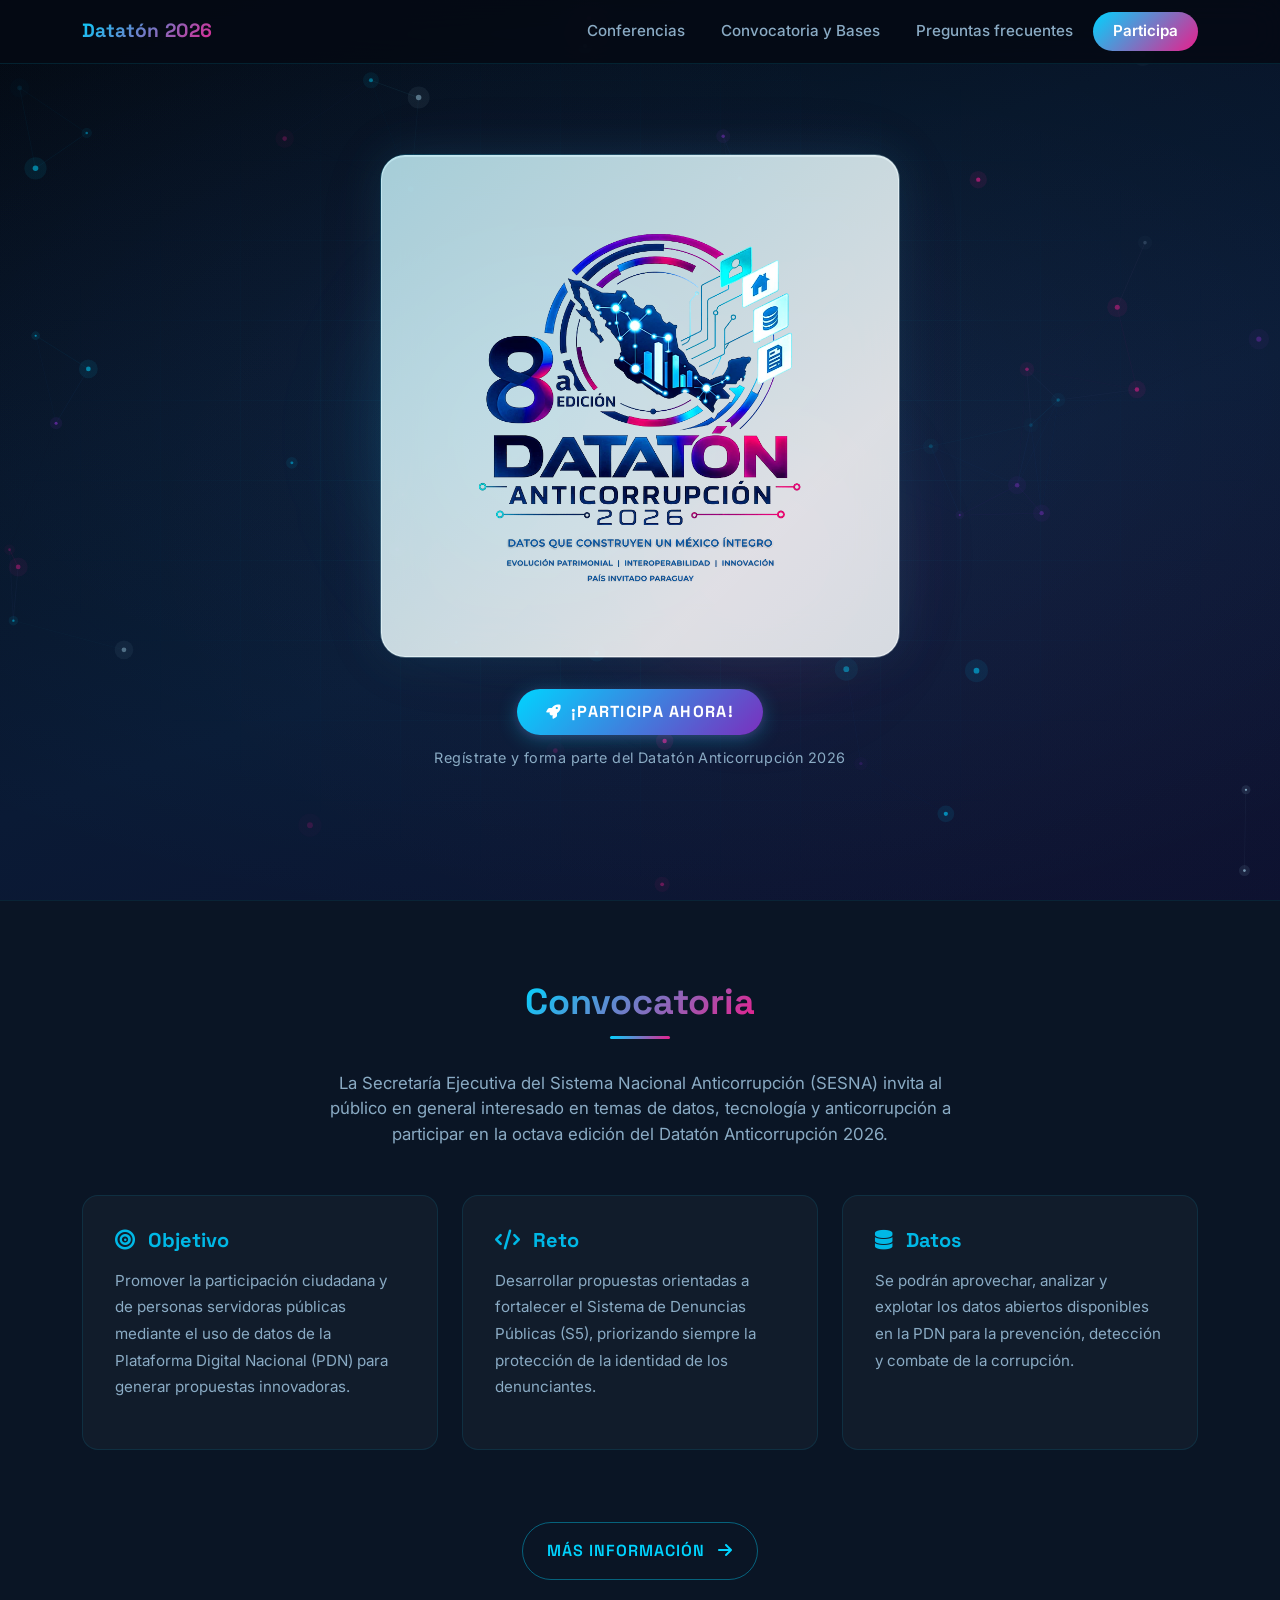
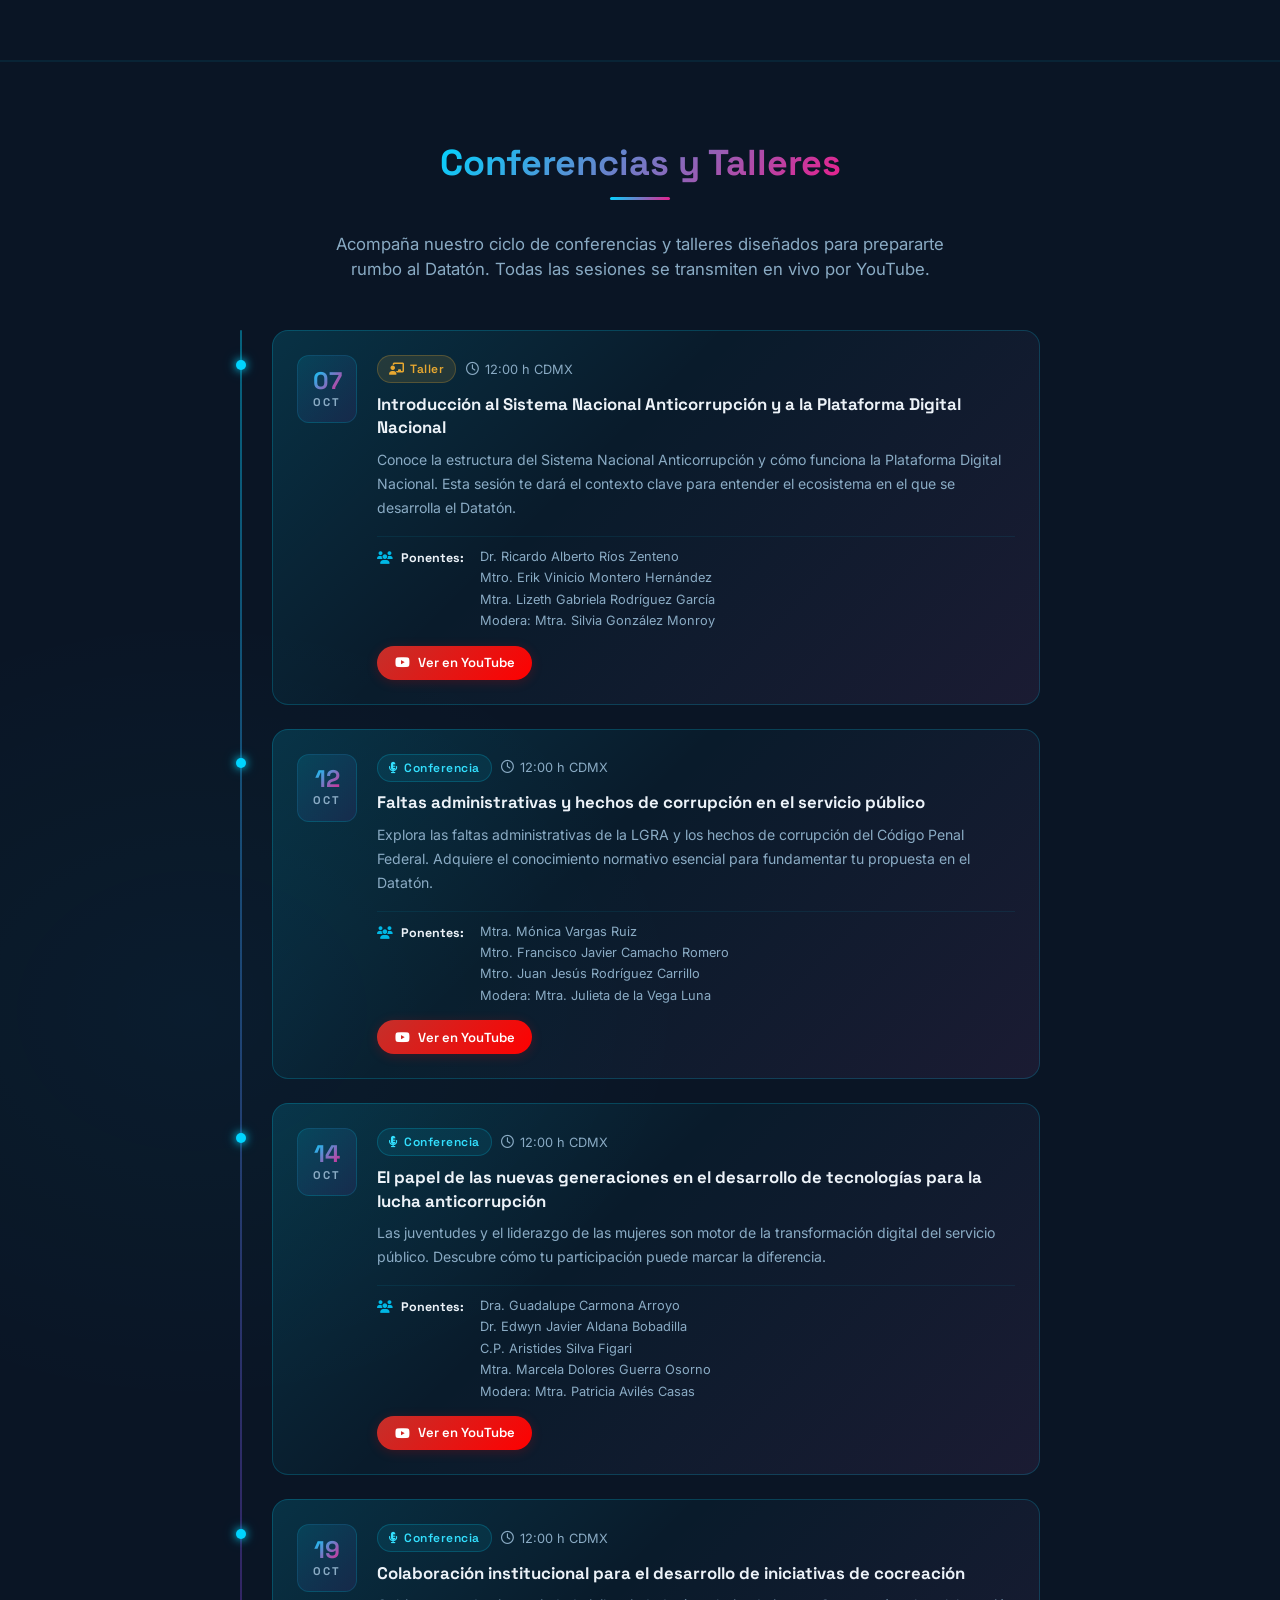
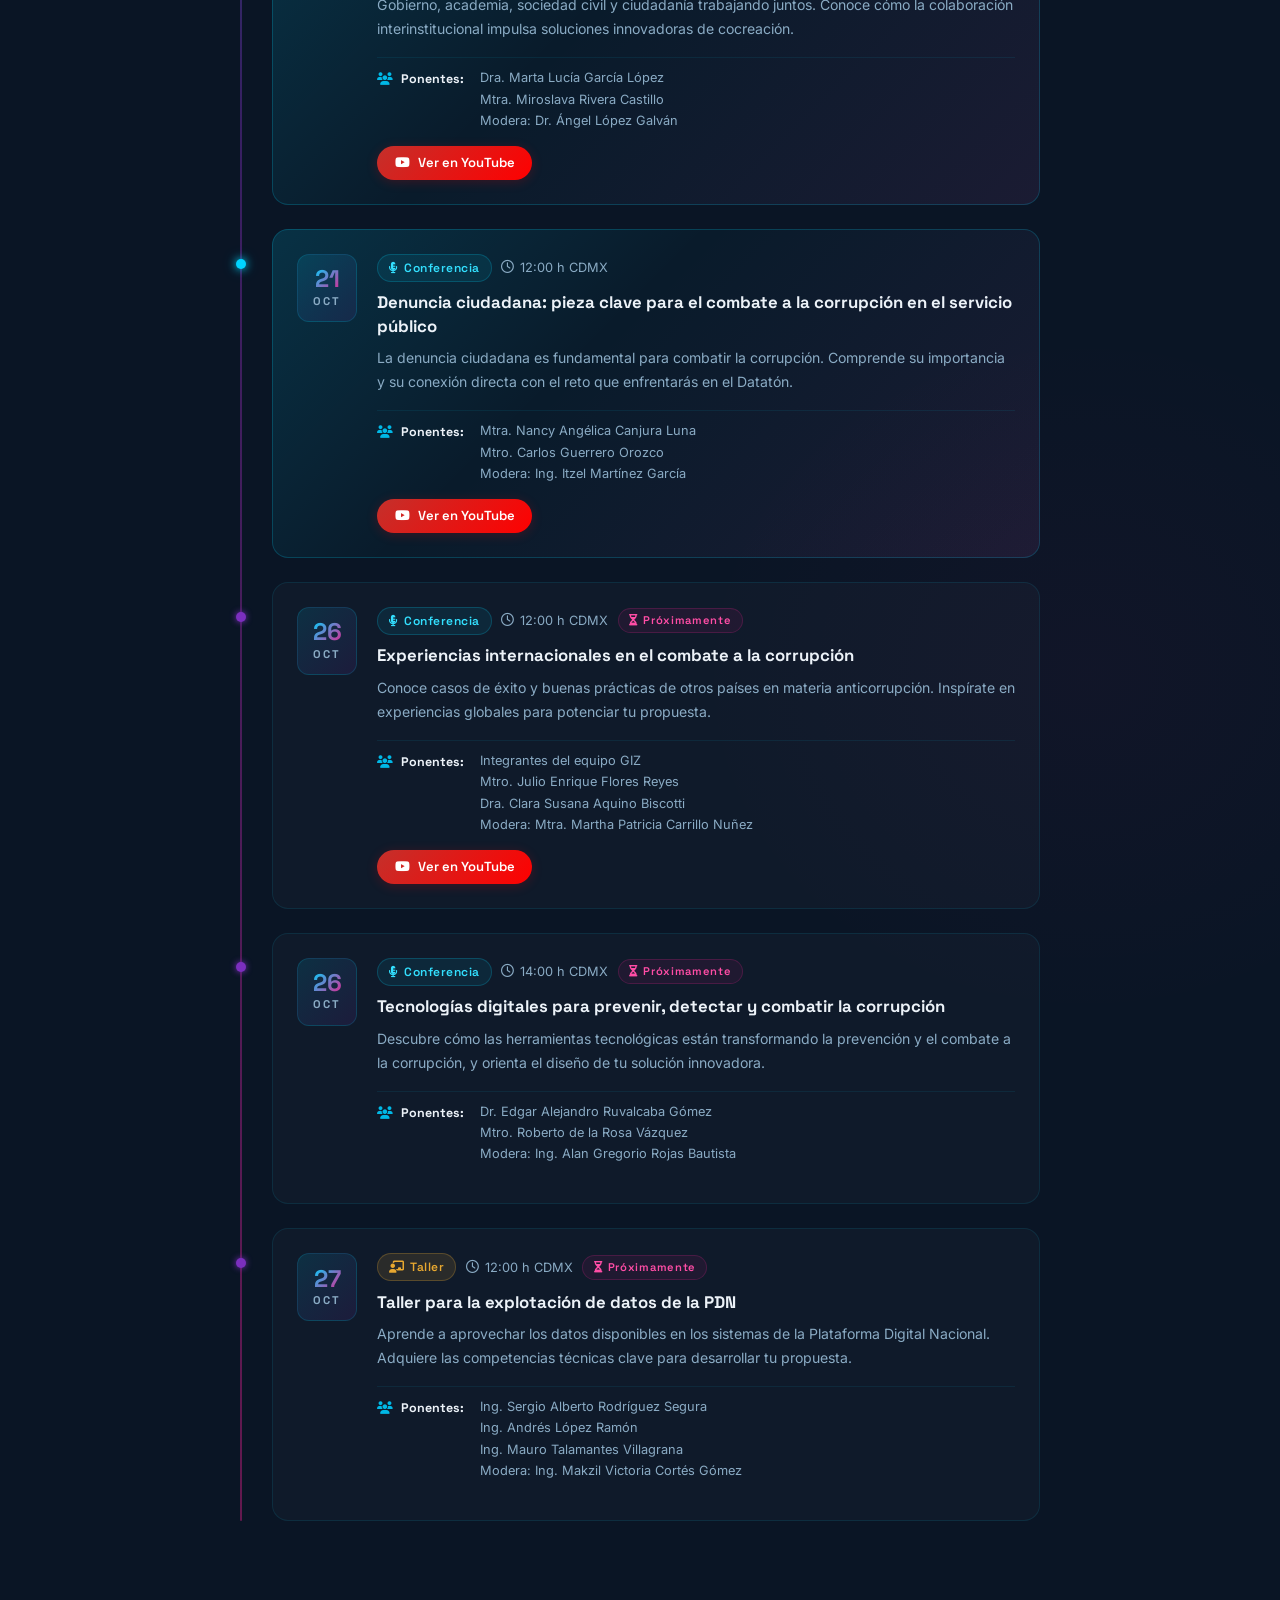
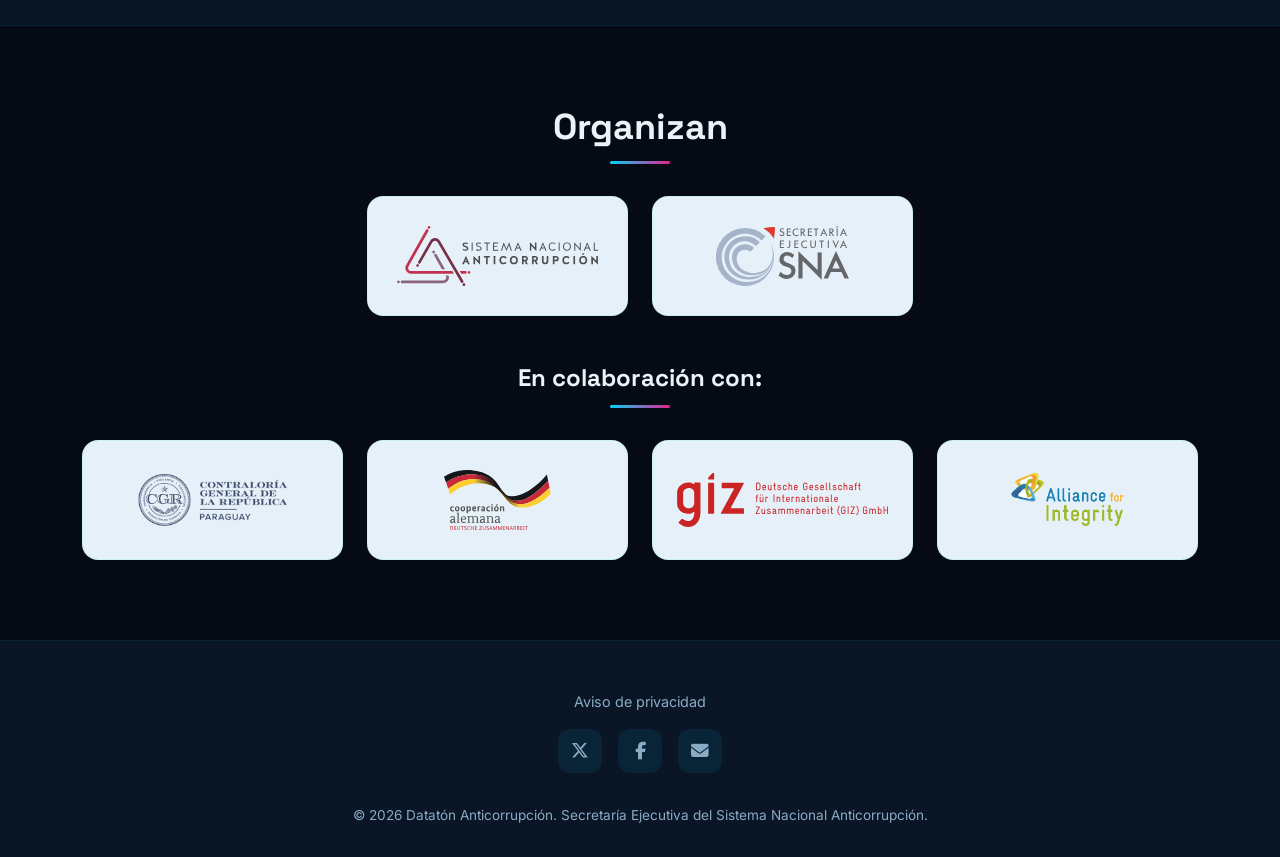
==== commit 0a34f2e5: "actualización de conferencias" ====
--- a/index.html
+++ b/index.html
@@ -302,8 +302,8 @@
           </div>
         </div>
 
-        <!-- CONF 5 — PRÓXIMAMENTE -->
-        <div class="conf-card conf-upcoming fade-in-section">
+        <!-- CONF 5 — CONFIRMADA -->
+        <div class="conf-card conf-confirmed fade-in-section">
           <div class="conf-date-badge">
             <span class="conf-day">21</span>
             <span class="conf-month">OCT</span>
@@ -312,7 +312,6 @@
             <div class="conf-meta">
               <span class="conf-tag conf-tag-conferencia"><i class="fa-solid fa-microphone-lines"></i> Conferencia</span>
               <span class="conf-time"><i class="fa-regular fa-clock"></i> 12:00 h CDMX</span>
-              <span class="conf-badge-soon"><i class="fa-solid fa-hourglass-half"></i> Próximamente</span>
             </div>
             <h3 class="conf-title">Denuncia ciudadana: pieza clave para el combate a la corrupción en el servicio público</h3>
             <p class="conf-desc">La denuncia ciudadana es fundamental para combatir la corrupción. Comprende su importancia y su conexión directa con el reto que enfrentarás en el Datatón.</p>
@@ -354,6 +353,11 @@
                 <li>Dra. Clara Susana Aquino Biscotti</li>
                 <li>Modera: Mtra. Martha Patricia Carrillo Nuñez</li>
               </ul>
+            </div>
+            <div class="conf-actions">
+              <a href="https://www.youtube.com/live/azIBTEobNtM" class="btn-conf-youtube" target="_blank" rel="noopener">
+                <i class="fa-brands fa-youtube"></i> Ver en YouTube
+              </a>
             </div>
           </div>
         </div>
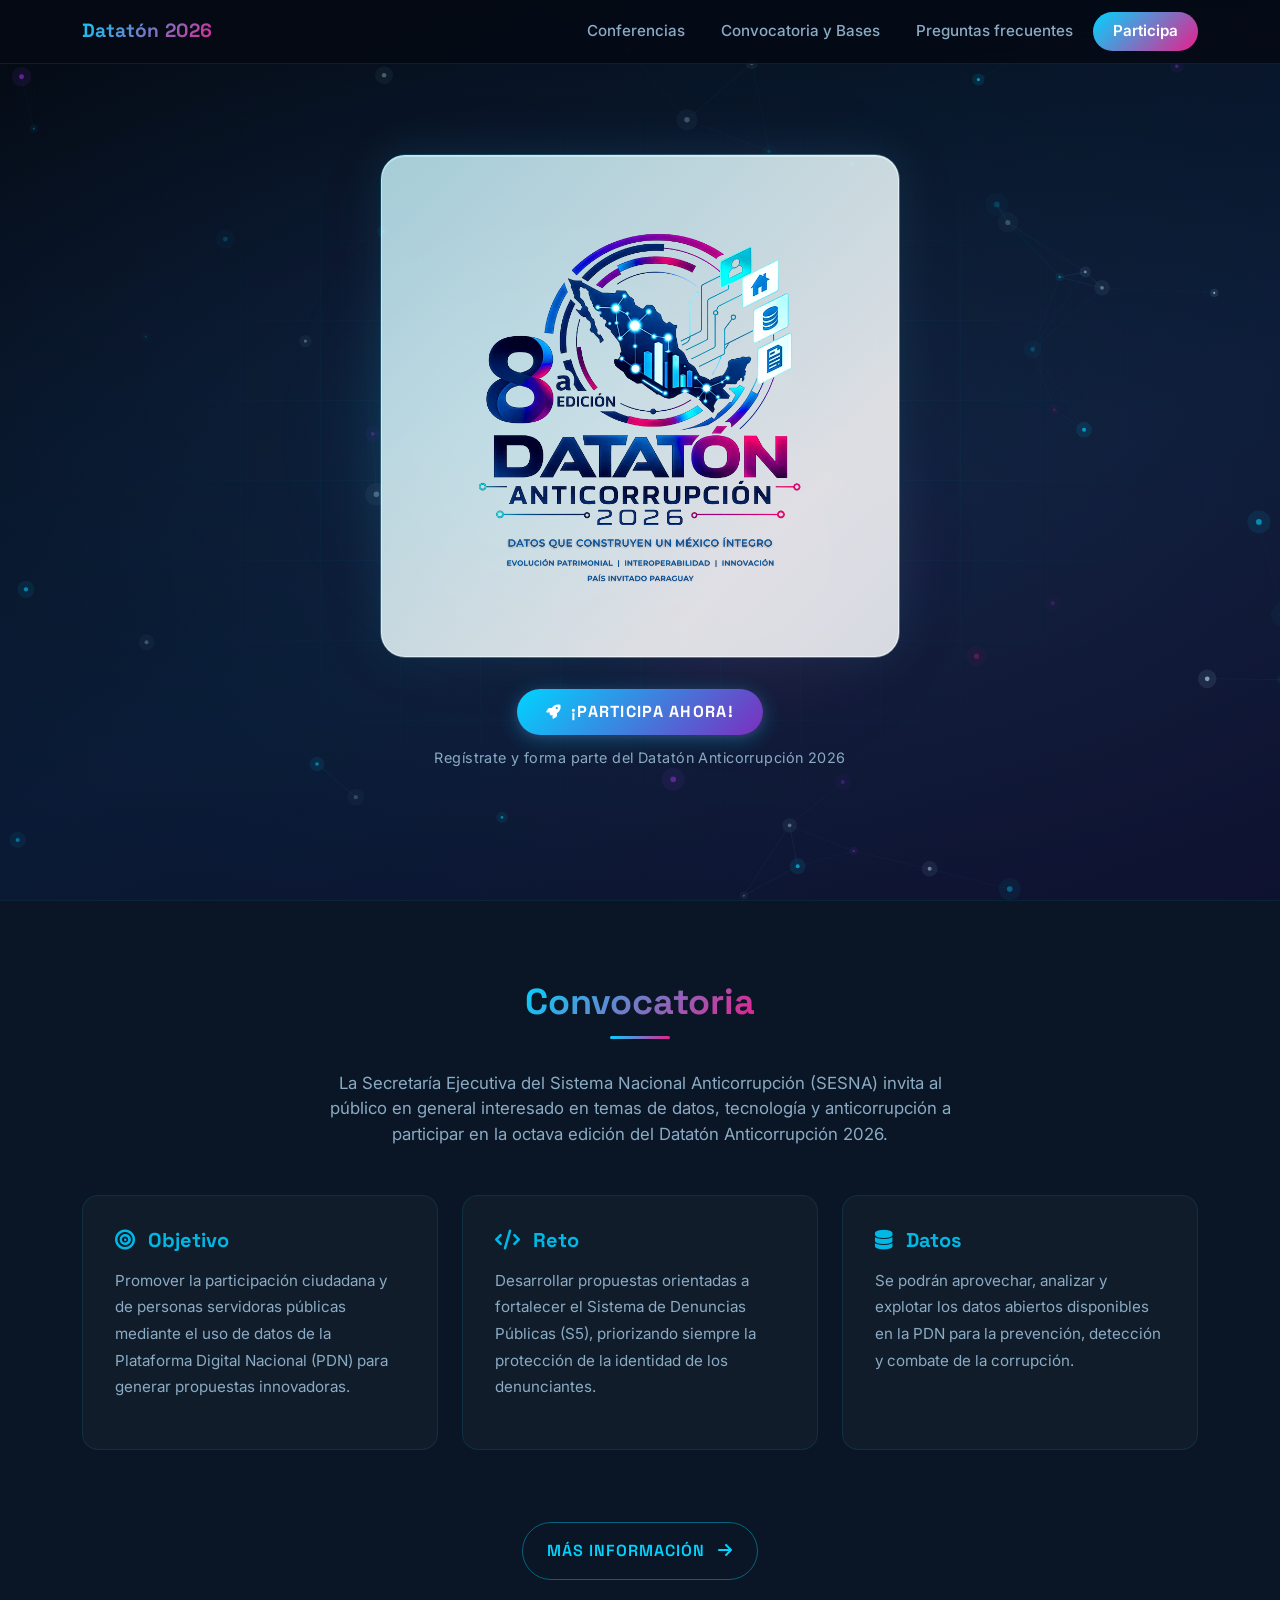
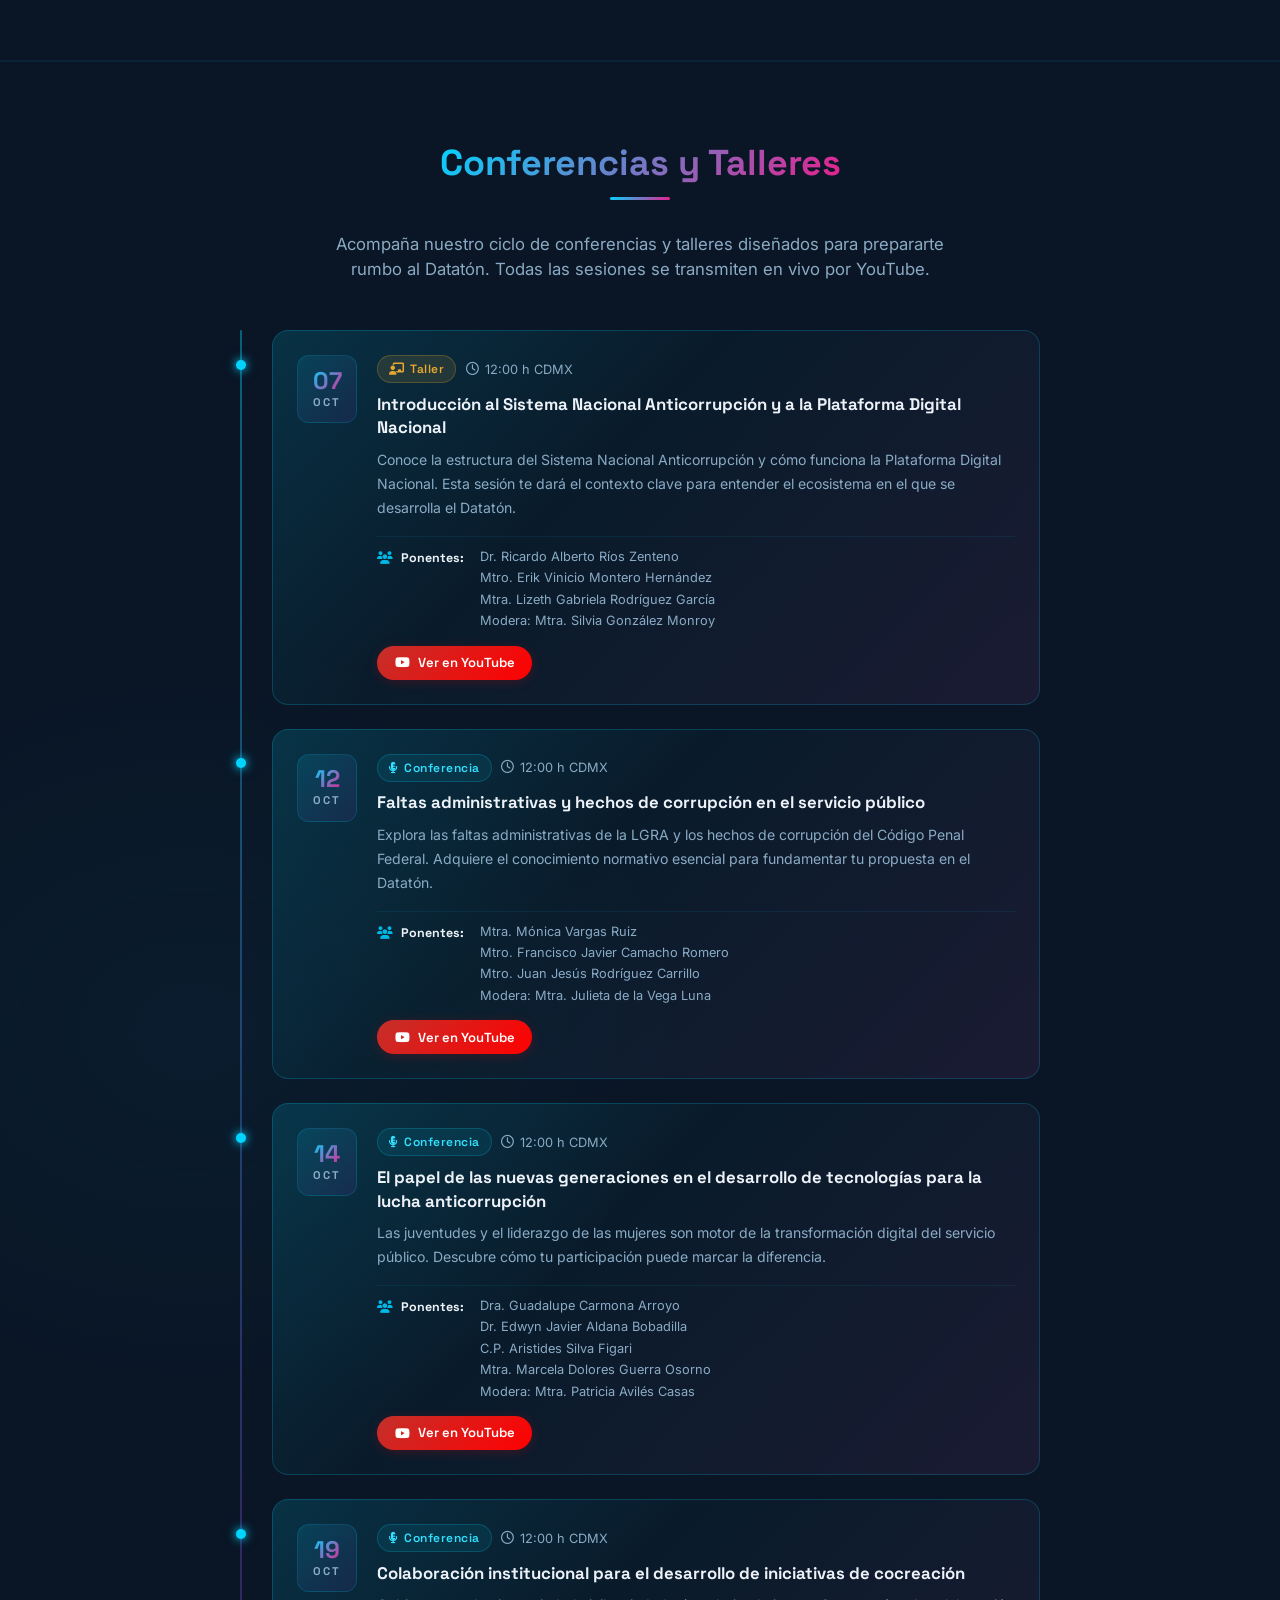
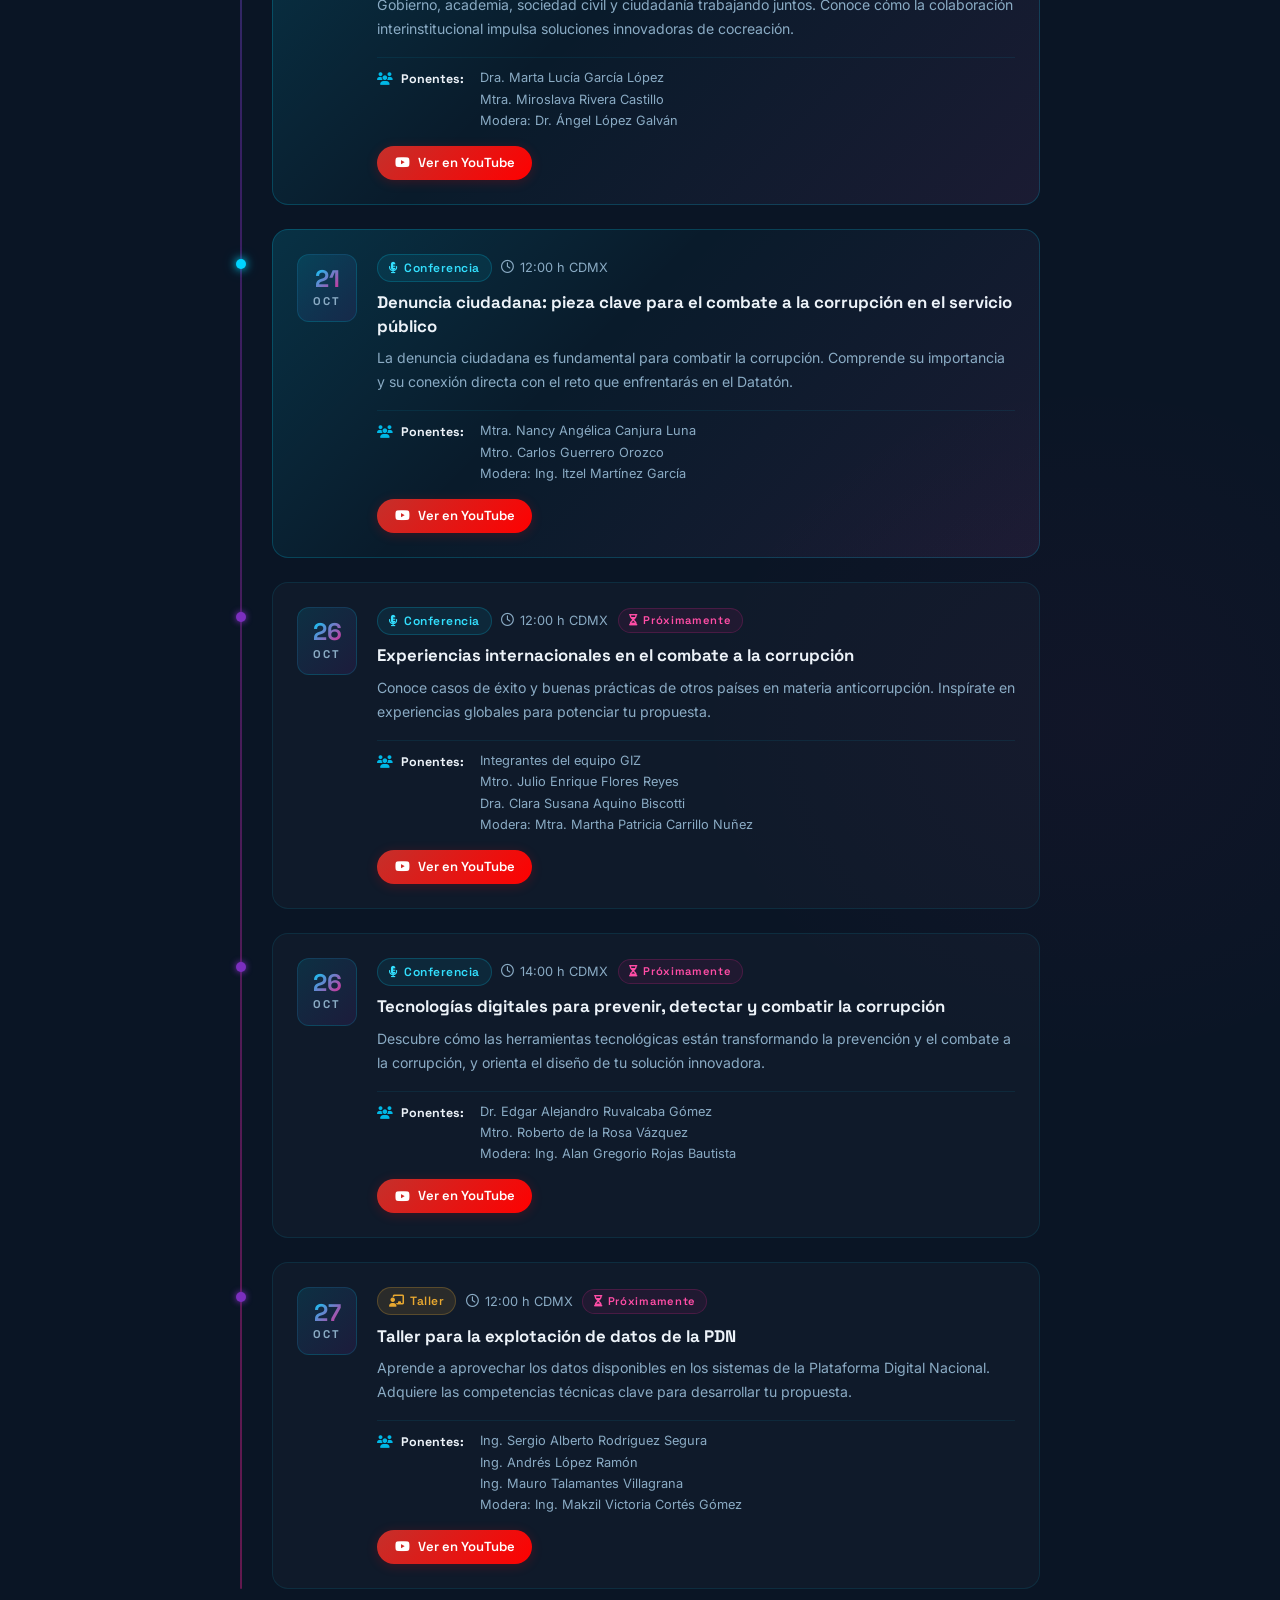
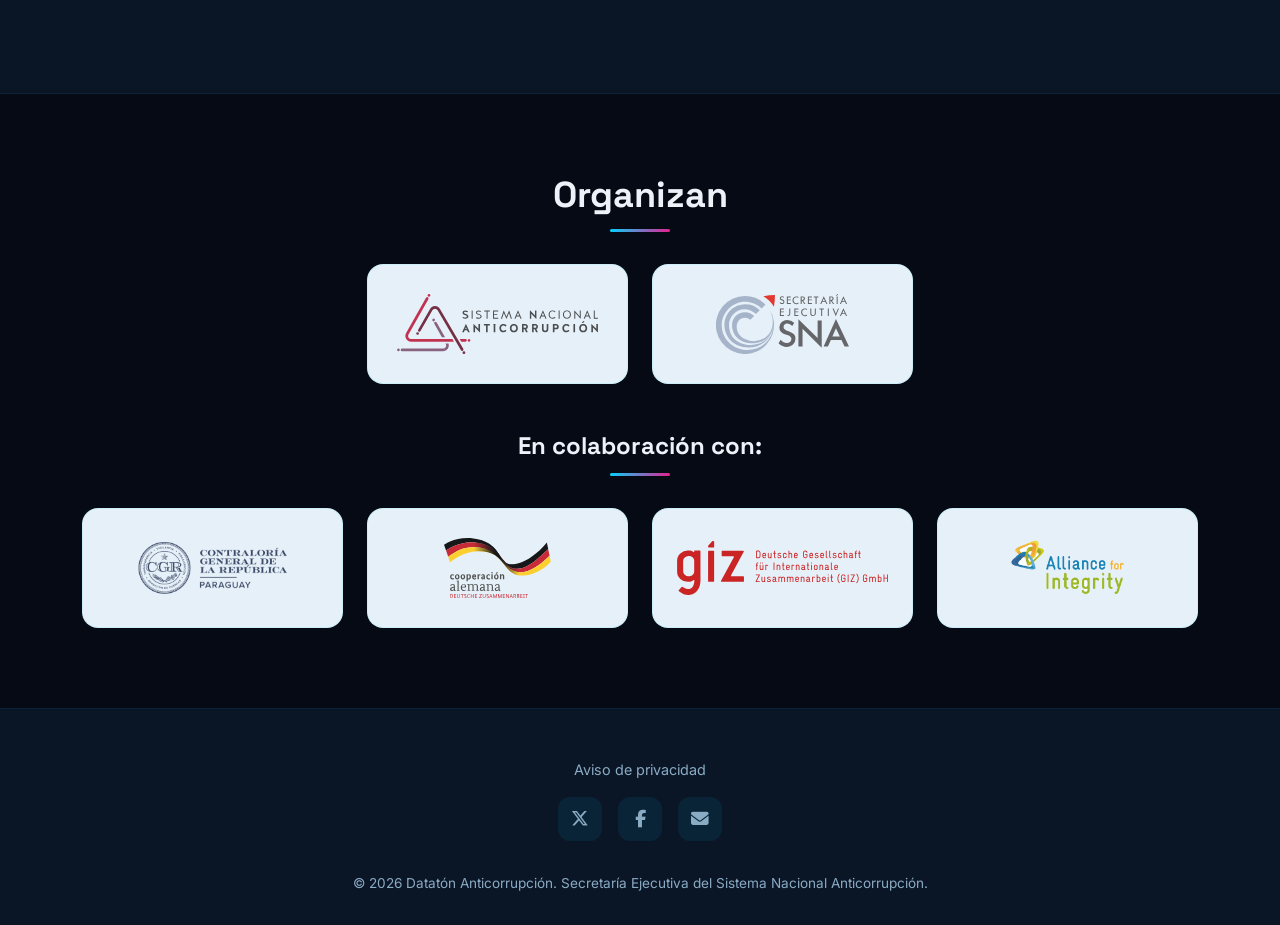
==== commit 28d10c36: "actualización de conferencias" ====
--- a/index.html
+++ b/index.html
@@ -384,6 +384,11 @@
                 <li>Modera: Ing. Alan Gregorio Rojas Bautista</li>
               </ul>
             </div>
+            <div class="conf-actions">
+              <a href="https://www.youtube.com/live/KcMtZPPbLYs" class="btn-conf-youtube" target="_blank" rel="noopener">
+                <i class="fa-brands fa-youtube"></i> Ver en YouTube
+              </a>
+            </div>
           </div>
         </div>
 
@@ -409,6 +414,11 @@
                 <li>Ing. Mauro Talamantes Villagrana</li>
                 <li>Modera: Ing. Makzil Victoria Cortés Gómez</li>
               </ul>
+            </div>
+            <div class="conf-actions">
+              <a href="https://www.youtube.com/live/k9o__B38Kg4" class="btn-conf-youtube" target="_blank" rel="noopener">
+                <i class="fa-brands fa-youtube"></i> Ver en YouTube
+              </a>
             </div>
           </div>
         </div>
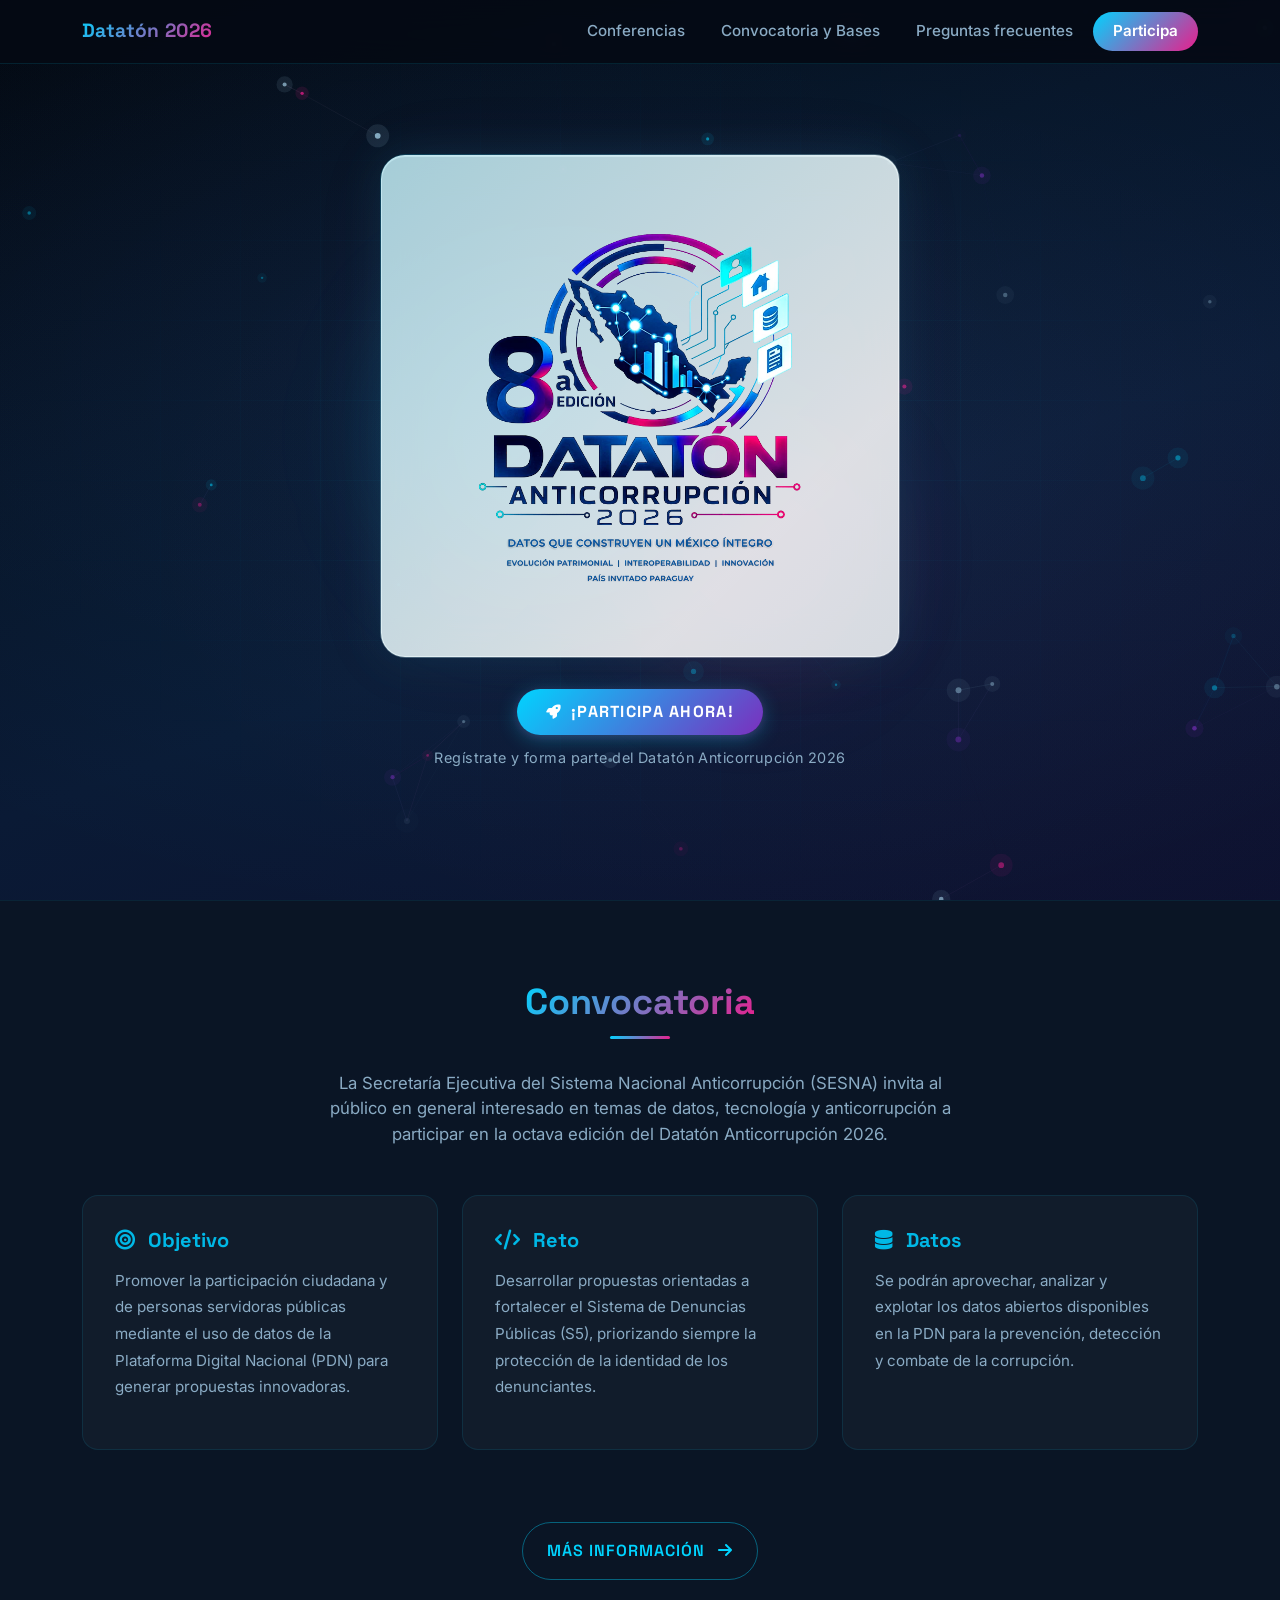
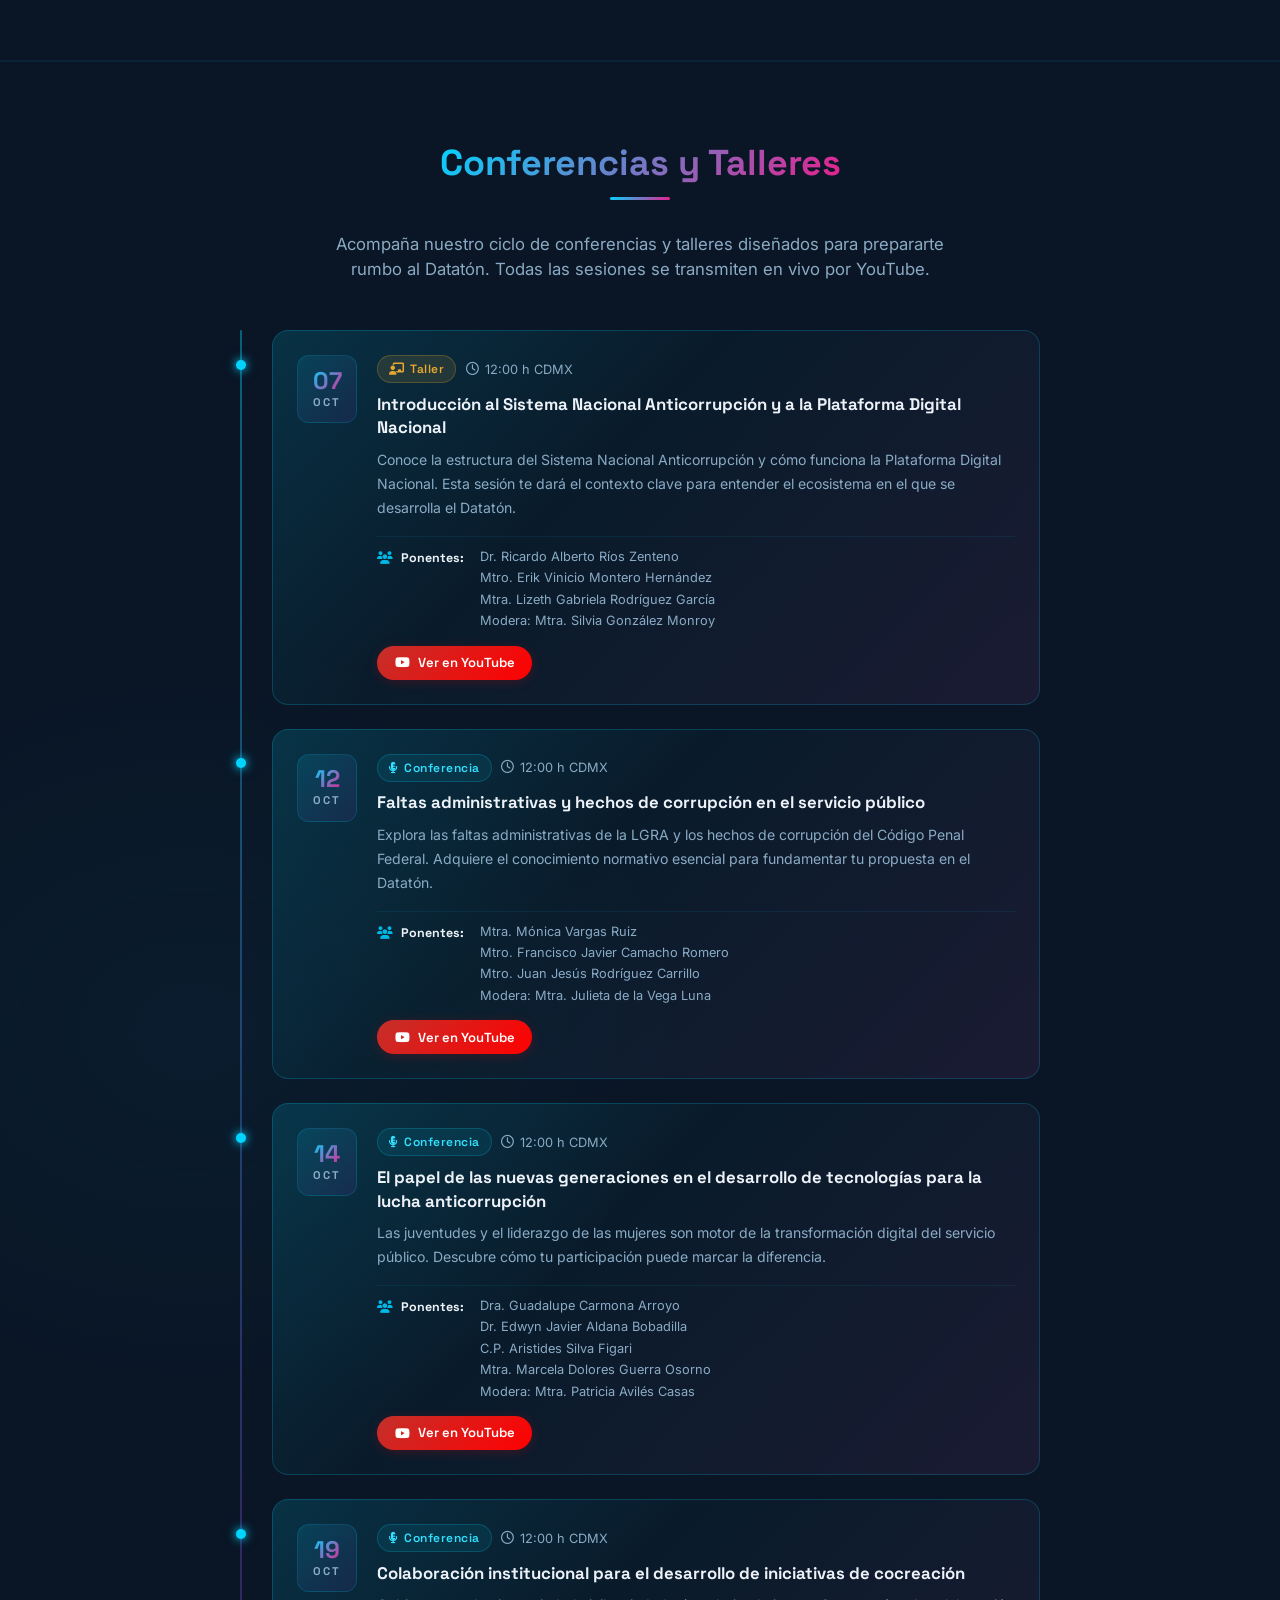
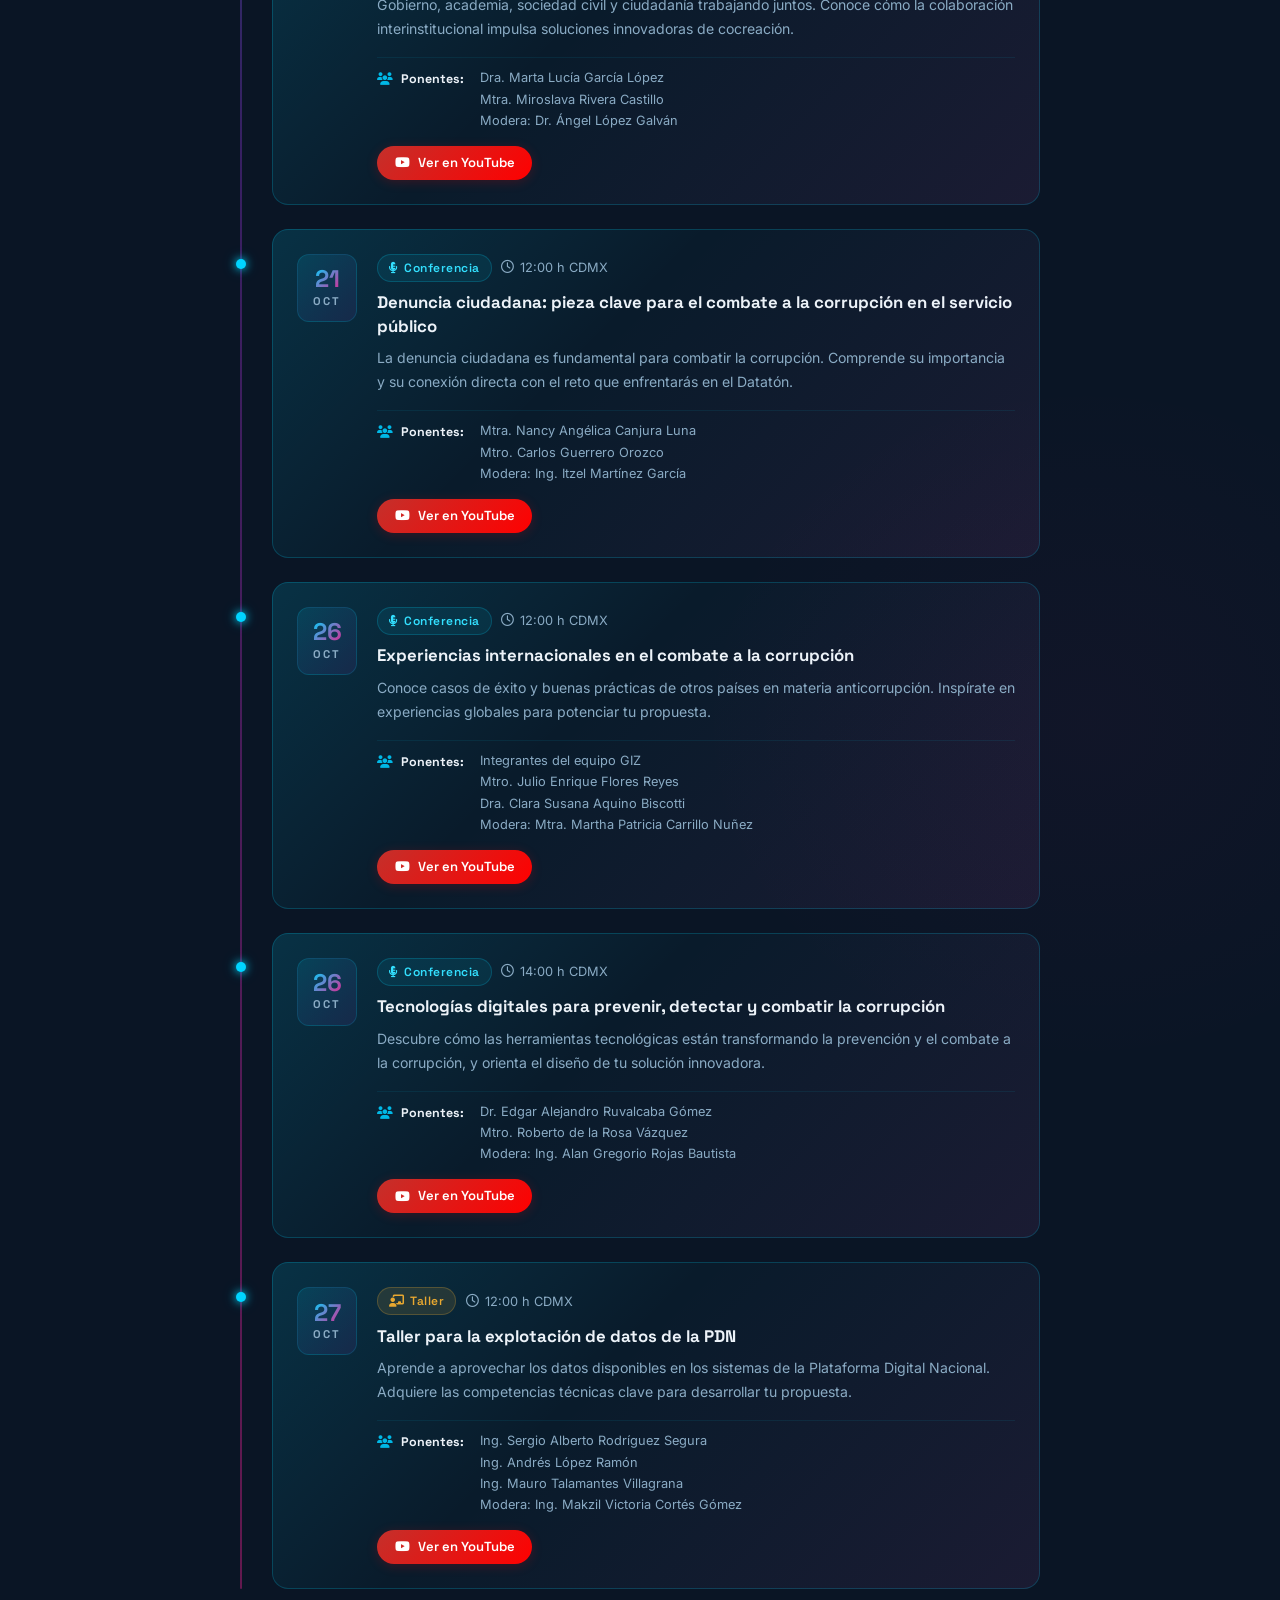
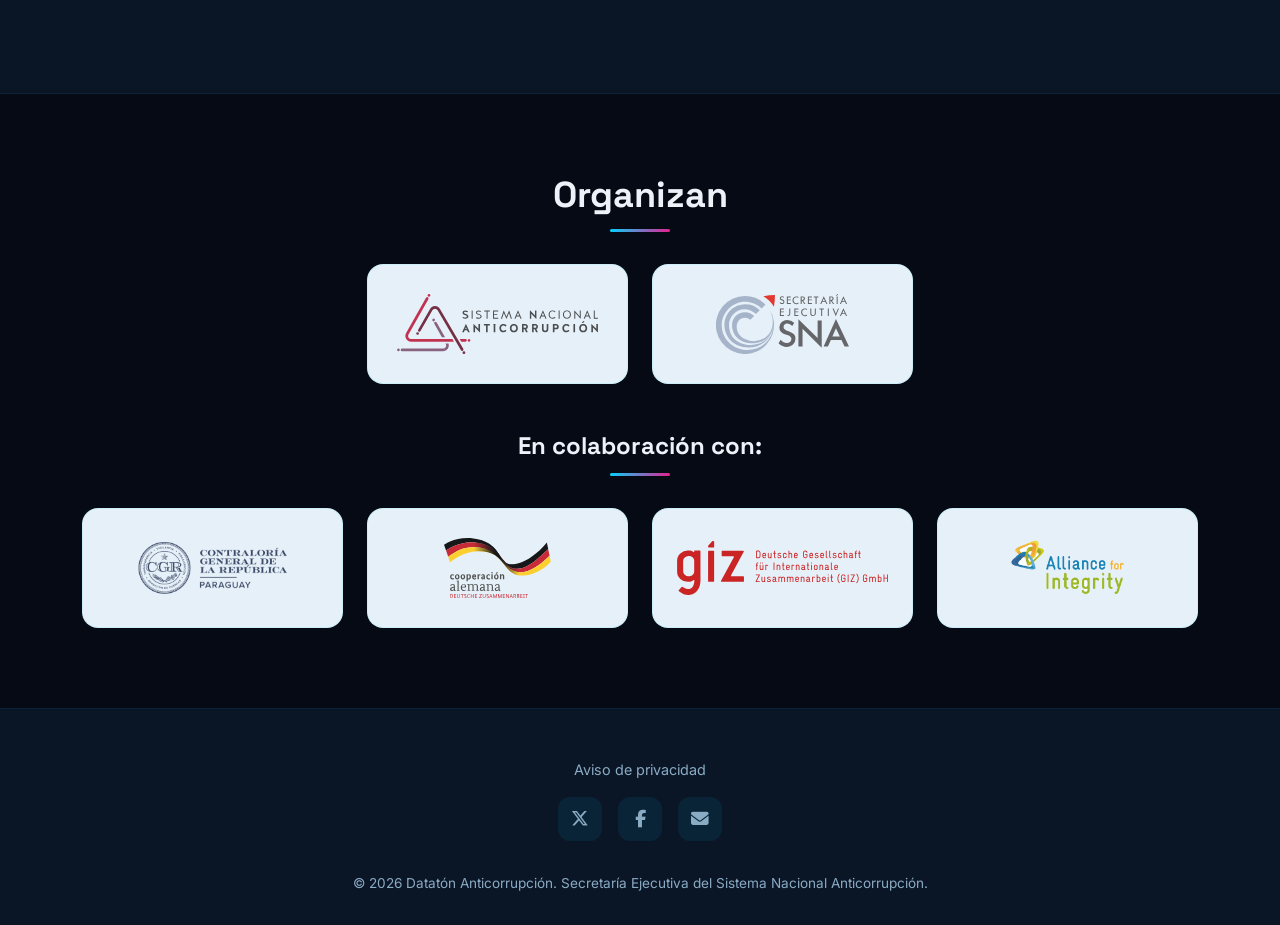
==== commit f25416d5: "terminando conferencias" ====
--- a/index.html
+++ b/index.html
@@ -331,8 +331,8 @@
           </div>
         </div>
 
-        <!-- CONF 6 — PRÓXIMAMENTE -->
-        <div class="conf-card conf-upcoming fade-in-section">
+        <!-- CONF 6 — CONFIRMADA -->
+        <div class="conf-card conf-confirmed fade-in-section">
           <div class="conf-date-badge">
             <span class="conf-day">26</span>
             <span class="conf-month">OCT</span>
@@ -341,7 +341,6 @@
             <div class="conf-meta">
               <span class="conf-tag conf-tag-conferencia"><i class="fa-solid fa-microphone-lines"></i> Conferencia</span>
               <span class="conf-time"><i class="fa-regular fa-clock"></i> 12:00 h CDMX</span>
-              <span class="conf-badge-soon"><i class="fa-solid fa-hourglass-half"></i> Próximamente</span>
             </div>
             <h3 class="conf-title">Experiencias internacionales en el combate a la corrupción</h3>
             <p class="conf-desc">Conoce casos de éxito y buenas prácticas de otros países en materia anticorrupción. Inspírate en experiencias globales para potenciar tu propuesta.</p>
@@ -362,8 +361,8 @@
           </div>
         </div>
 
-        <!-- CONF 7 — PRÓXIMAMENTE -->
-        <div class="conf-card conf-upcoming fade-in-section">
+        <!-- CONF 7 — CONFIRMADA -->
+        <div class="conf-card conf-confirmed fade-in-section">
           <div class="conf-date-badge">
             <span class="conf-day">26</span>
             <span class="conf-month">OCT</span>
@@ -372,7 +371,6 @@
             <div class="conf-meta">
               <span class="conf-tag conf-tag-conferencia"><i class="fa-solid fa-microphone-lines"></i> Conferencia</span>
               <span class="conf-time"><i class="fa-regular fa-clock"></i> 14:00 h CDMX</span>
-              <span class="conf-badge-soon"><i class="fa-solid fa-hourglass-half"></i> Próximamente</span>
             </div>
             <h3 class="conf-title">Tecnologías digitales para prevenir, detectar y combatir la corrupción</h3>
             <p class="conf-desc">Descubre cómo las herramientas tecnológicas están transformando la prevención y el combate a la corrupción, y orienta el diseño de tu solución innovadora.</p>
@@ -392,8 +390,8 @@
           </div>
         </div>
 
-        <!-- CONF 8 — PRÓXIMAMENTE -->
-        <div class="conf-card conf-upcoming fade-in-section">
+        <!-- CONF 8 — CONFIRMADA -->
+        <div class="conf-card conf-confirmed fade-in-section">
           <div class="conf-date-badge">
             <span class="conf-day">27</span>
             <span class="conf-month">OCT</span>
@@ -402,7 +400,6 @@
             <div class="conf-meta">
               <span class="conf-tag conf-tag-taller"><i class="fa-solid fa-chalkboard-user"></i> Taller</span>
               <span class="conf-time"><i class="fa-regular fa-clock"></i> 12:00 h CDMX</span>
-              <span class="conf-badge-soon"><i class="fa-solid fa-hourglass-half"></i> Próximamente</span>
             </div>
             <h3 class="conf-title">Taller para la explotación de datos de la PDN</h3>
             <p class="conf-desc">Aprende a aprovechar los datos disponibles en los sistemas de la Plataforma Digital Nacional. Adquiere las competencias técnicas clave para desarrollar tu propuesta.</p>
